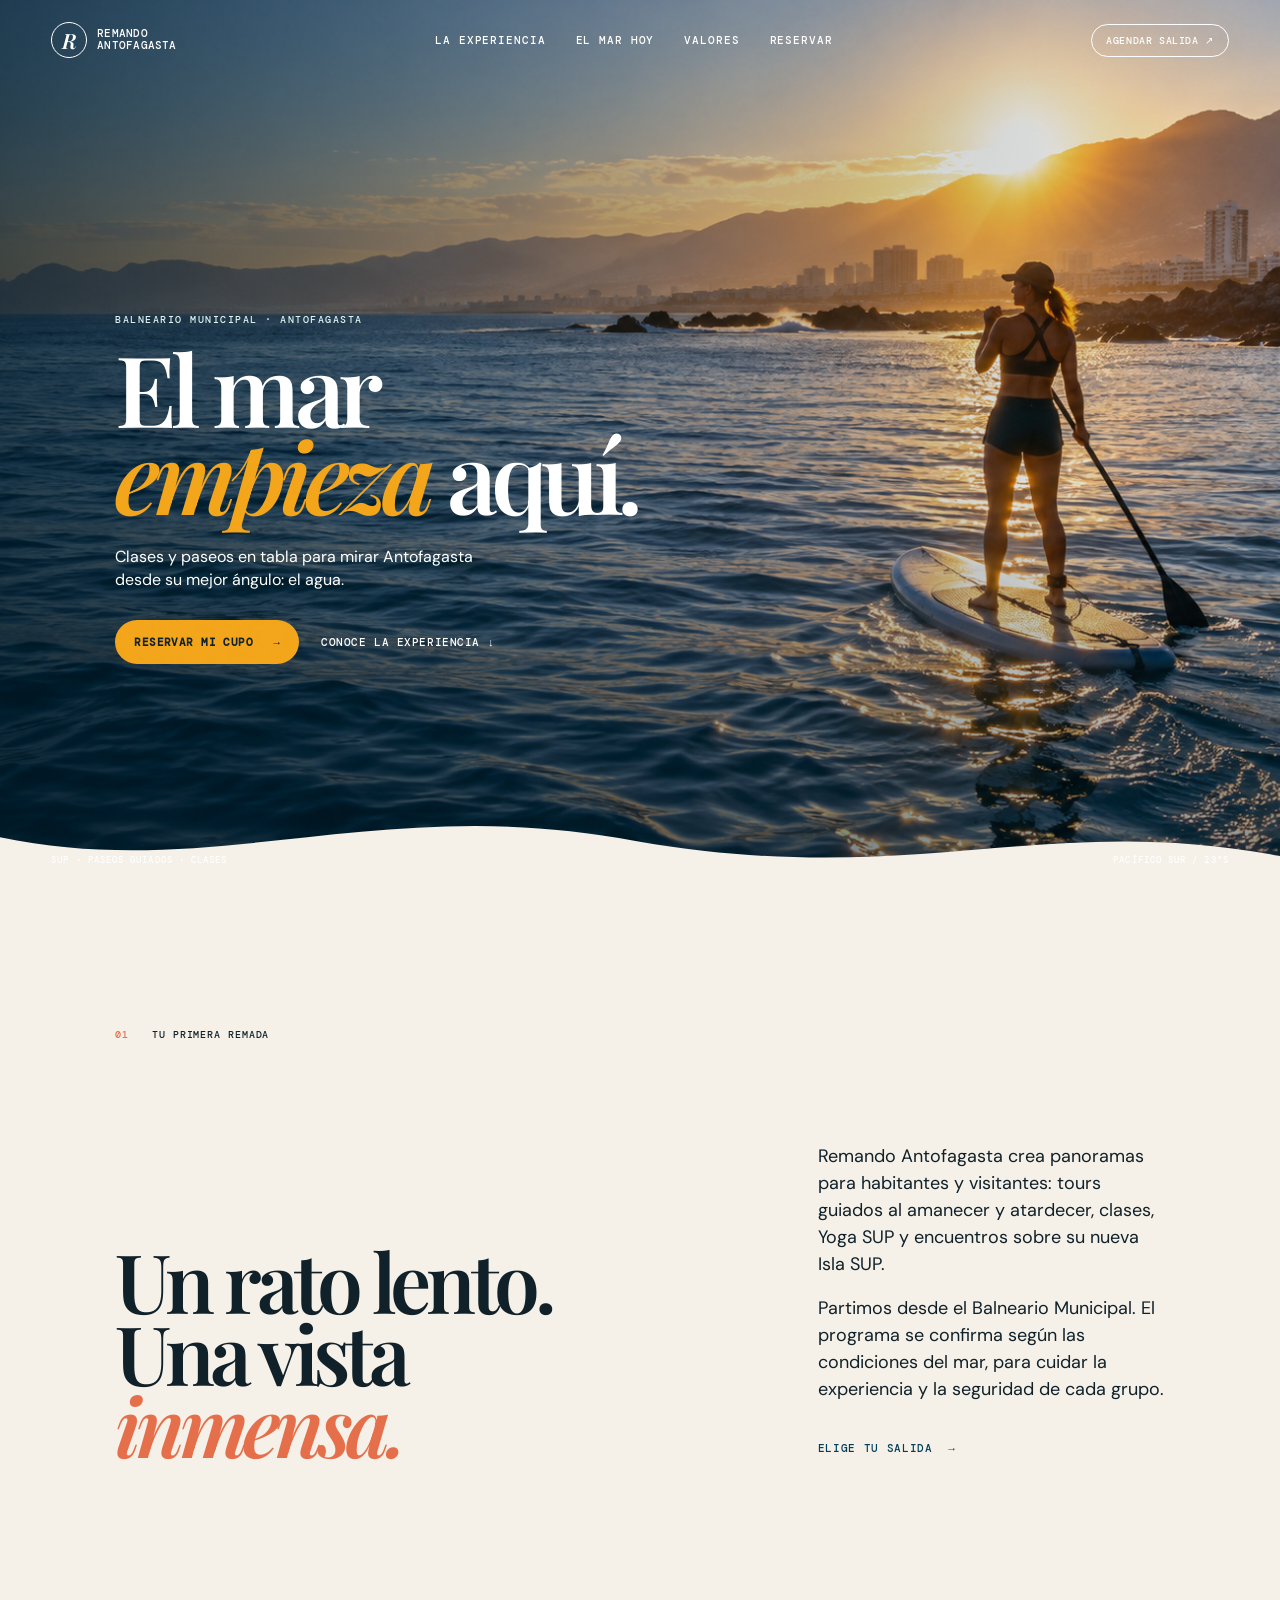
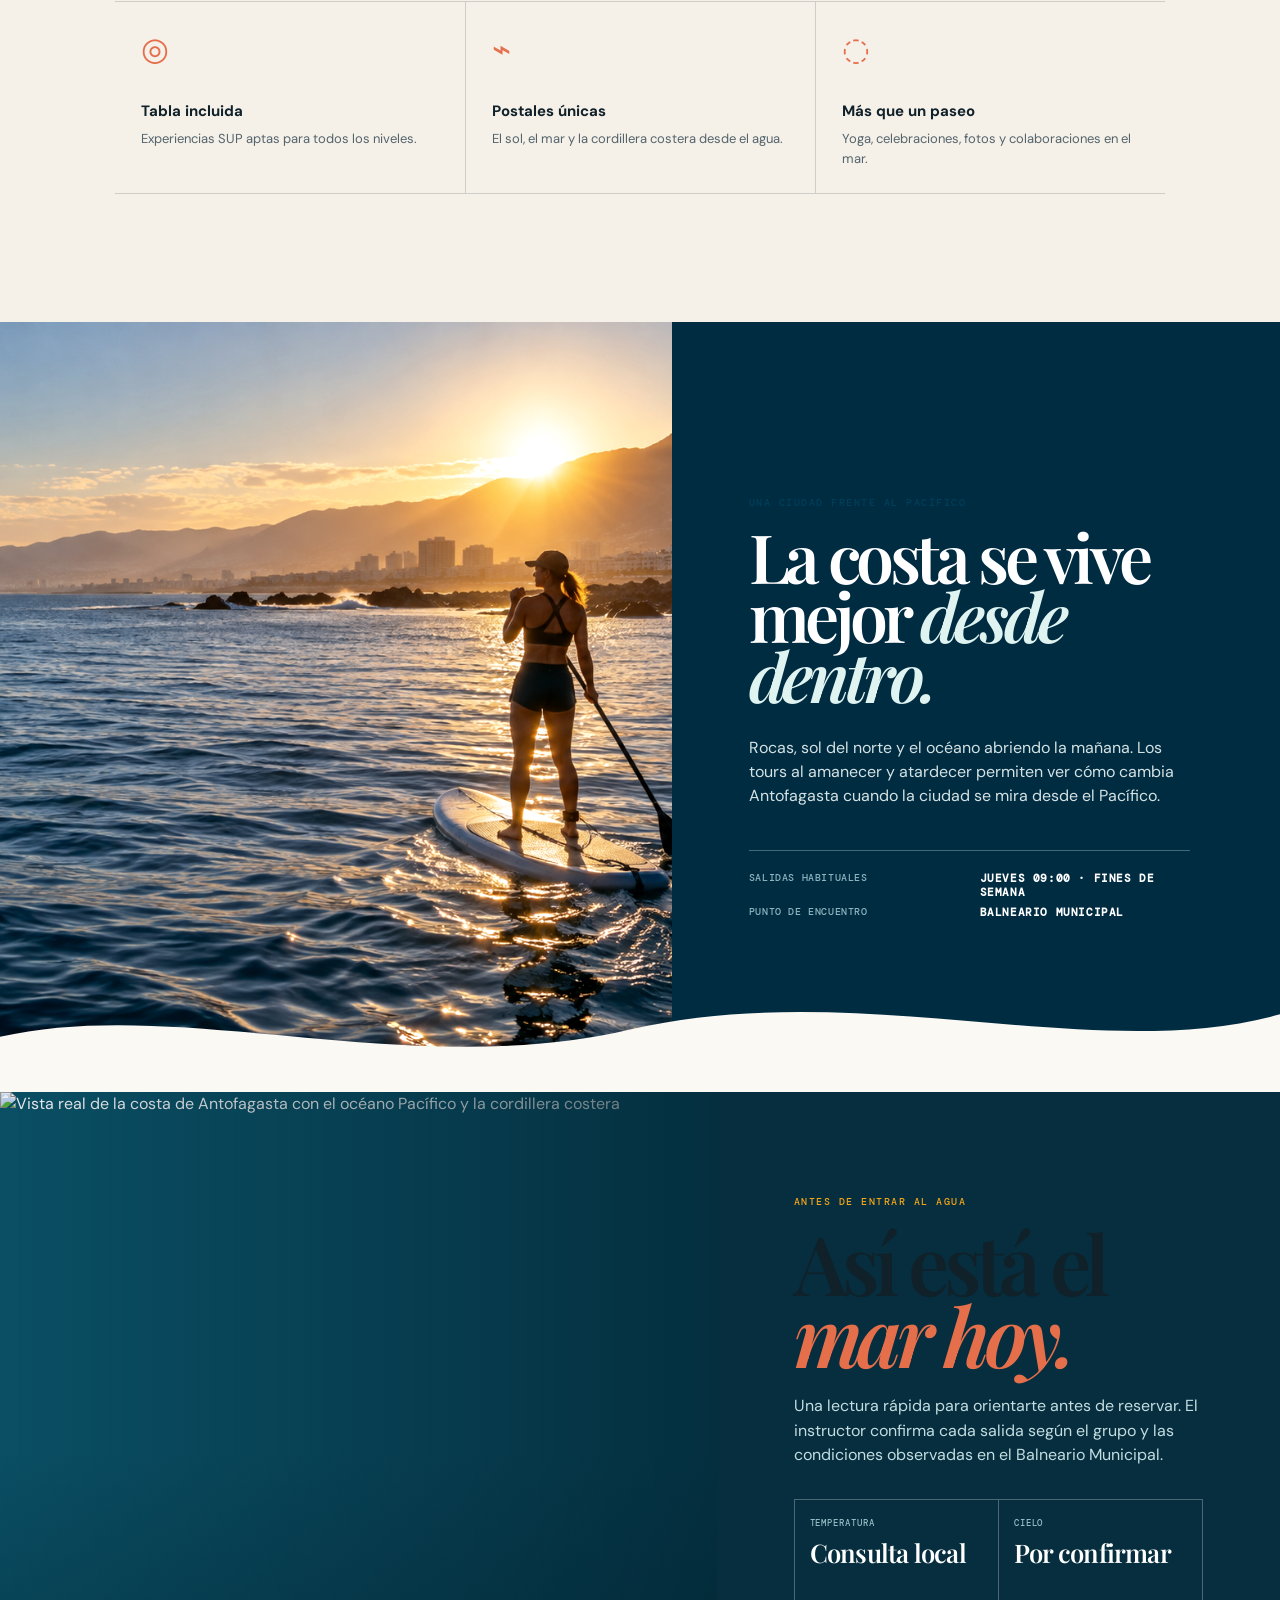
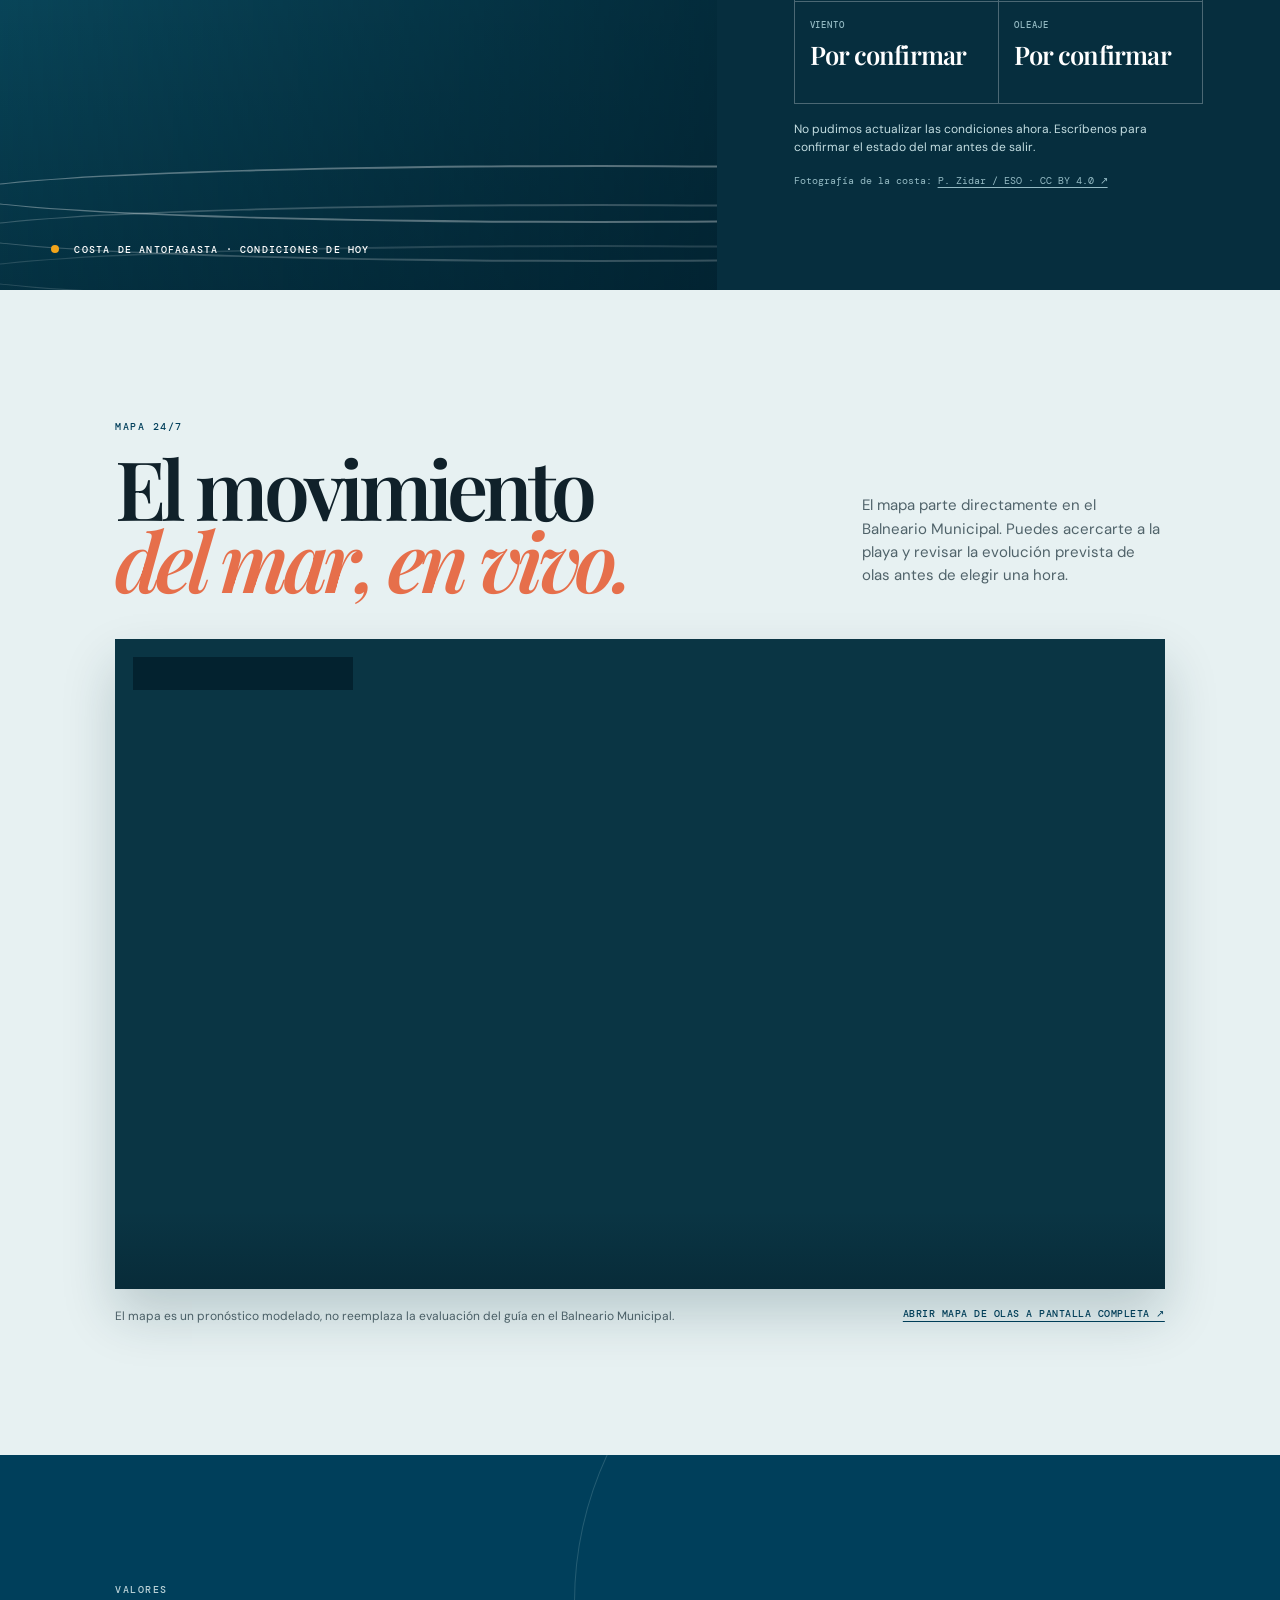
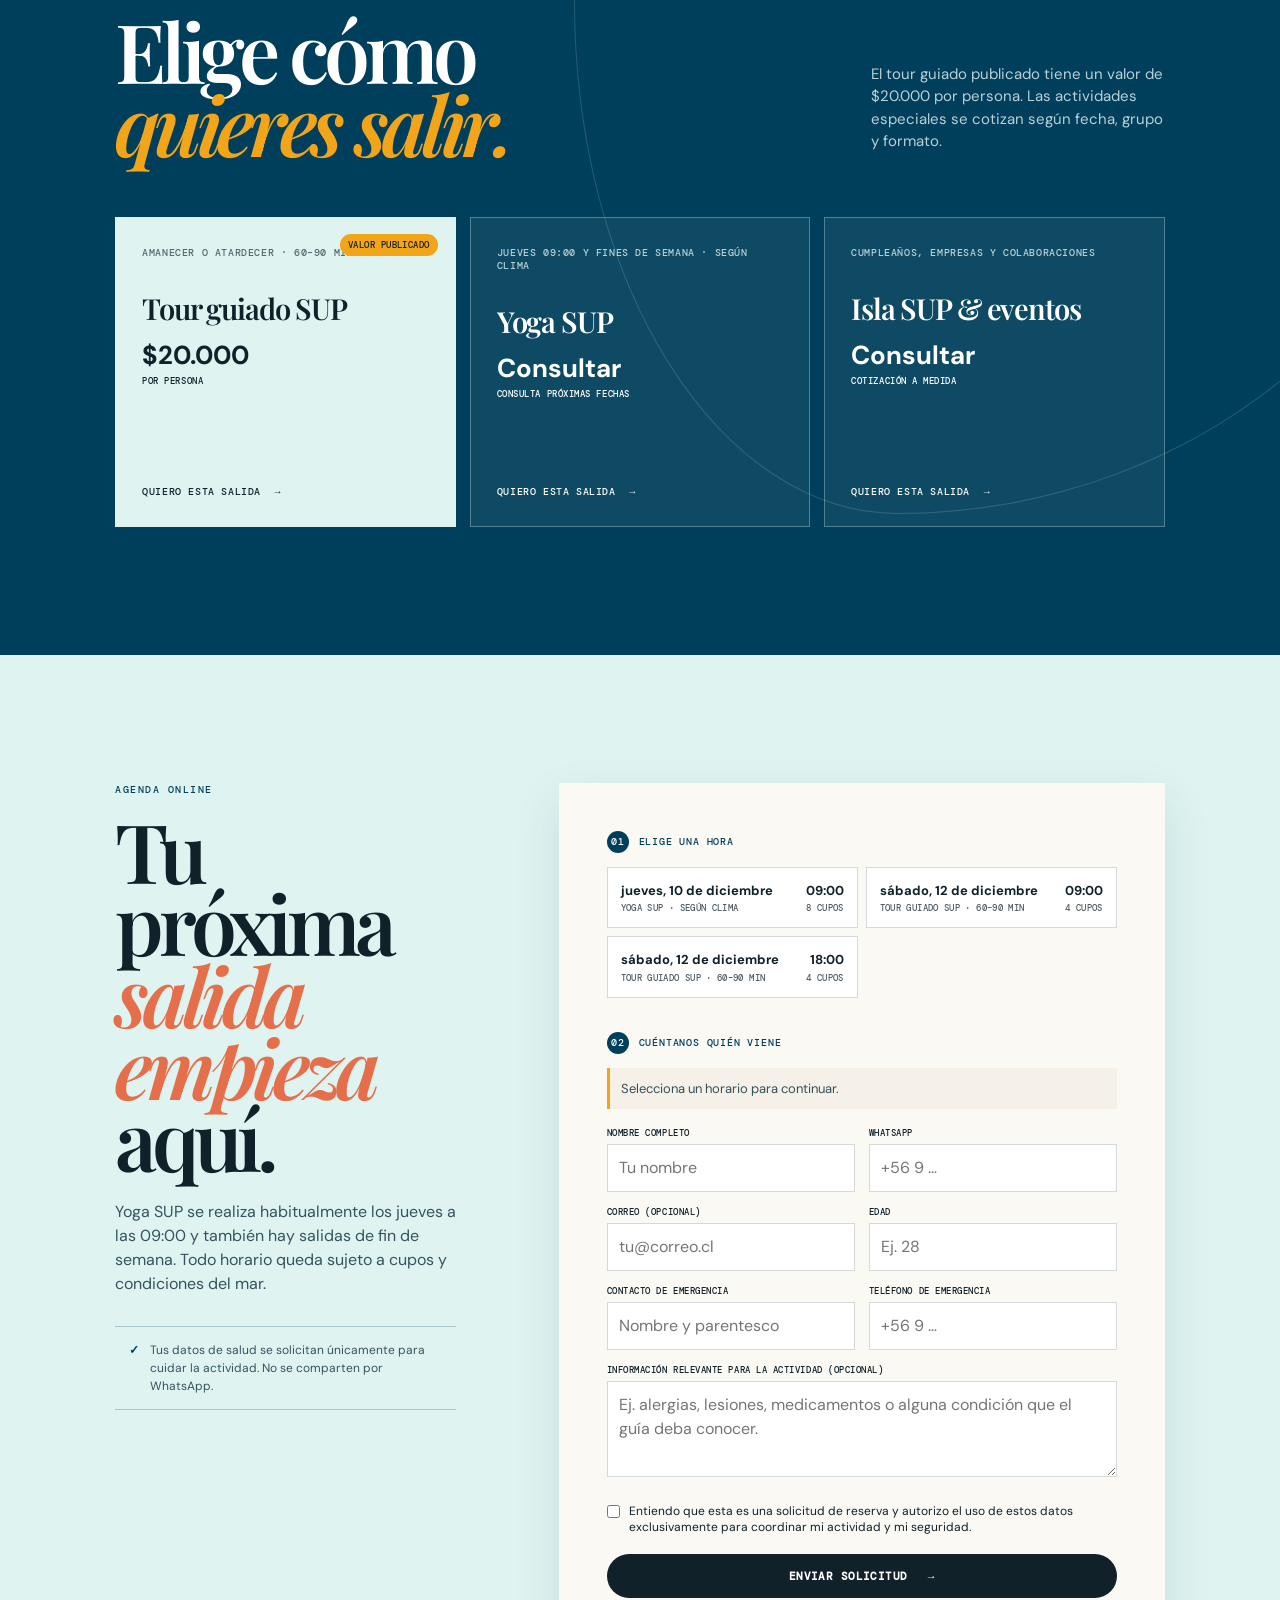
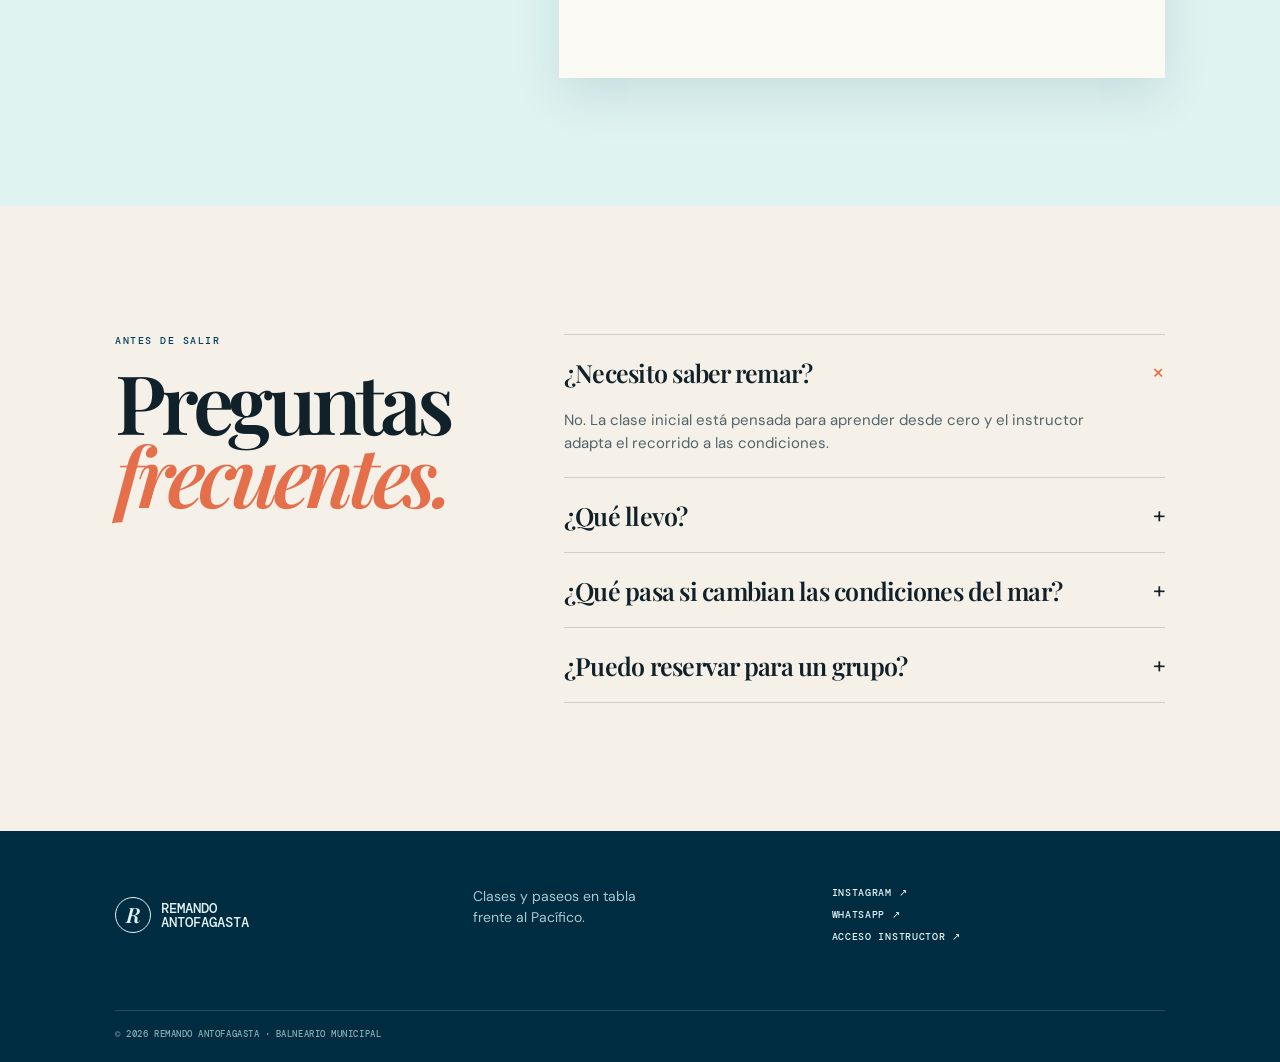
==== index.html @ 854f2392 "Publicar landing de Remando Antofagasta" ====
<!doctype html>
<html lang="es">
  <head>
    <meta charset="utf-8" />
    <meta name="viewport" content="width=device-width, initial-scale=1" />
    <meta name="description" content="Clases y paseos en tabla por el mar de Antofagasta." />
    <title>Remando Antofagasta — El mar empieza aquí</title>
    <link rel="preconnect" href="https://fonts.googleapis.com" />
    <link rel="preconnect" href="https://fonts.gstatic.com" crossorigin />
    <link href="https://fonts.googleapis.com/css2?family=DM+Mono:wght@400;500&family=DM+Sans:opsz,wght@9..40,400;9..40,500;9..40,600;9..40,700&family=Playfair+Display:ital,wght@0,600;0,700;1,600;1,700&display=swap" rel="stylesheet" />
    <link rel="stylesheet" href="styles.css?v=20260914" />
    <link rel="stylesheet" href="instagram.css?v=20260914" />
    <script defer src="assets/config.js?v=20260914"></script>
    <script defer src="main.js?v=20260914"></script>
  </head>
  <body>
    <div class="ocean-grain" aria-hidden="true"></div>
    <header class="site-header" data-header>
      <a class="brand" href="#inicio" aria-label="Remando Antofagasta, inicio">
        <span class="brand-mark">R</span><span>Remando<br />Antofagasta</span>
      </a>
      <nav class="desktop-nav" aria-label="Navegación principal">
        <a href="#experiencia">La experiencia</a>
        <a href="#mar-hoy">El mar hoy</a>
        <a href="#tarifas">Valores</a>
        <a href="#reserva">Reservar</a>
      </nav>
      <a class="header-cta" href="#reserva">Agendar salida <span>↗</span></a>
    </header>

    <main>
      <section class="hero" id="inicio" aria-labelledby="hero-title">
        <div class="hero-media" role="img" aria-label="Paseo en tabla por el mar de Antofagasta"></div>
        <div class="hero-scrim"></div>
        <div class="hero-copy">
          <p class="eyebrow light">Balneario Municipal · Antofagasta</p>
          <h1 id="hero-title">El mar<br /><em>empieza</em> aquí.</h1>
          <p class="hero-description">Clases y paseos en tabla para mirar Antofagasta desde su mejor ángulo: el agua.</p>
          <div class="hero-actions">
            <a class="btn btn-sun" href="#reserva">Reservar mi cupo <span>→</span></a>
            <a class="text-link light" href="#experiencia">Conoce la experiencia <span>↓</span></a>
          </div>
        </div>
        <div class="hero-bottom">
          <span>SUP · paseos guiados · clases</span>
          <span>Pacífico sur / 23°S</span>
        </div>
        <svg class="wave wave-hero" viewBox="0 0 1440 160" preserveAspectRatio="none" aria-hidden="true"><path d="M0,75 C240,135 430,15 715,80 C1030,145 1170,40 1440,100 L1440,160 L0,160Z"></path></svg>
      </section>

      <section class="intro section-pad" id="experiencia">
        <div class="intro-kicker"><span class="number">01</span><span>Tu primera remada</span></div>
        <div class="intro-grid">
          <h2 class="display reveal">Un rato lento.<br />Una vista <em>inmensa.</em></h2>
          <div class="intro-text reveal">
            <p>Remando Antofagasta crea panoramas para habitantes y visitantes: tours guiados al amanecer y atardecer, clases, Yoga SUP y encuentros sobre su nueva Isla SUP.</p>
            <p>Partimos desde el Balneario Municipal. El programa se confirma según las condiciones del mar, para cuidar la experiencia y la seguridad de cada grupo.</p>
            <a class="arrow-link" href="#reserva">Elige tu salida <span>→</span></a>
          </div>
        </div>
        <div class="promise-row" aria-label="Incluye">
          <article><span class="promise-icon">◎</span><strong>Tabla incluida</strong><p>Experiencias SUP aptas para todos los niveles.</p></article>
          <article><span class="promise-icon">⌁</span><strong>Postales únicas</strong><p>El sol, el mar y la cordillera costera desde el agua.</p></article>
          <article><span class="promise-icon">◌</span><strong>Más que un paseo</strong><p>Yoga, celebraciones, fotos y colaboraciones en el mar.</p></article>
        </div>
      </section>

      <section class="coast-story">
        <div class="coast-image coast-image-a" role="img" aria-label="Costa y mar de Antofagasta"></div>
        <div class="coast-copy section-pad">
          <p class="eyebrow">Una ciudad frente al Pacífico</p>
          <h2 class="display light">La costa se vive<br />mejor <em>desde dentro.</em></h2>
          <p>Rocas, sol del norte y el océano abriendo la mañana. Los tours al amanecer y atardecer permiten ver cómo cambia Antofagasta cuando la ciudad se mira desde el Pacífico.</p>
          <div class="coast-details"><span>Salidas habituales</span><strong>Jueves 09:00 · fines de semana</strong><span>Punto de encuentro</span><strong>Balneario Municipal</strong></div>
        </div>
        <svg class="wave wave-dark" viewBox="0 0 1440 160" preserveAspectRatio="none" aria-hidden="true"><path d="M0,85 C205,30 460,145 710,75 C970,5 1230,124 1440,55 L1440,160 L0,160Z"></path></svg>
      </section>

      <section class="coast-watch" id="mar-hoy" aria-labelledby="coast-watch-title">
        <div class="coast-watch-photo">
          <img src="https://thumb.wikimedia.org/wikipedia/commons/thumb/1/1a/The_Coast_of_Antofagasta_%28pzidar_paranal_lv-5%29.jpg/1280px-The_Coast_of_Antofagasta_%28pzidar_paranal_lv-5%29.jpg?utm_source=commons.wikimedia.org&amp;utm_campaign=imageinfo&amp;utm_content=thumbnail" alt="Vista real de la costa de Antofagasta con el océano Pacífico y la cordillera costera" loading="lazy" decoding="async" />
          <div class="coast-watch-shade" aria-hidden="true"></div>
          <div class="sea-ripples" aria-hidden="true"><i></i><i></i><i></i></div>
          <p class="coast-watch-label"><span></span> Costa de Antofagasta · condiciones de hoy</p>
        </div>
        <div class="coast-watch-copy">
          <p class="eyebrow">Antes de entrar al agua</p>
          <h2 id="coast-watch-title" class="display">Así está el<br /><em>mar hoy.</em></h2>
          <p>Una lectura rápida para orientarte antes de reservar. El instructor confirma cada salida según el grupo y las condiciones observadas en el Balneario Municipal.</p>
          <dl class="sea-data" aria-live="polite">
            <div><dt>Temperatura</dt><dd data-weather-temp>Consultando…</dd></div>
            <div><dt>Cielo</dt><dd data-weather-condition>Consultando…</dd></div>
            <div><dt>Viento</dt><dd data-weather-wind>Consultando…</dd></div>
            <div><dt>Oleaje</dt><dd data-weather-wave>Consultando…</dd></div>
          </dl>
          <p class="weather-note" data-weather-note>Datos referenciales para Antofagasta. Confirma tu hora antes de salir.</p>
          <p class="photo-credit">Fotografía de la costa: <a href="https://commons.wikimedia.org/wiki/File:The_Coast_of_Antofagasta_(pzidar_paranal_lv-5).jpg" target="_blank" rel="noreferrer">P. Zidar / ESO · CC BY 4.0 ↗</a></p>
        </div>
      </section>

      <section class="sea-map section-pad" aria-labelledby="sea-map-title">
        <div class="sea-map-heading">
          <div><p class="eyebrow">Mapa 24/7</p><h2 id="sea-map-title" class="display">El movimiento<br /><em>del mar, en vivo.</em></h2></div>
          <p>El mapa parte directamente en el Balneario Municipal. Puedes acercarte a la playa y revisar la evolución prevista de olas antes de elegir una hora.</p>
        </div>
        <div class="sea-map-frame">
          <div class="sea-map-badge"><span></span> Olas · Balneario Municipal</div>
          <iframe title="Mapa interactivo de oleaje en Balneario Municipal, Antofagasta" src="https://embed.windy.com/embed2.html?lat=-23.67082&amp;lon=-70.40891&amp;detailLat=-23.67082&amp;detailLon=-70.40891&amp;width=1200&amp;height=650&amp;zoom=14&amp;level=surface&amp;overlay=waves&amp;product=ecmwfWaves&amp;menu=true&amp;message=true&amp;marker=true&amp;calendar=now&amp;pressure=true&amp;type=map&amp;location=coordinates&amp;detail=true&amp;metricWind=km%2Fh&amp;metricTemp=%C2%B0C&amp;radarRange=-1" loading="lazy"></iframe>
        </div>
        <div class="sea-map-foot"><p>El mapa es un pronóstico modelado, no reemplaza la evaluación del guía en el Balneario Municipal.</p><a href="https://www.windy.com/-Waves-waves?waves,-23.67082,-70.40891,14" target="_blank" rel="noreferrer">Abrir mapa de olas a pantalla completa ↗</a></div>
      </section>

      <section class="pricing section-pad" id="tarifas" aria-labelledby="pricing-title">
        <div class="section-heading"><div><p class="eyebrow light">Valores</p><h2 id="pricing-title" class="display light">Elige cómo<br /><em>quieres salir.</em></h2></div><p class="light">El tour guiado publicado tiene un valor de $20.000 por persona. Las actividades especiales se cotizan según fecha, grupo y formato.</p></div>
        <div class="price-grid" data-pricing-grid></div>
      </section>

      <section class="booking section-pad" id="reserva" aria-labelledby="booking-title">
        <div class="booking-heading"><p class="eyebrow">Agenda online</p><h2 id="booking-title" class="display">Tu próxima<br /><em>salida empieza</em> aquí.</h2><p>Yoga SUP se realiza habitualmente los jueves a las 09:00 y también hay salidas de fin de semana. Todo horario queda sujeto a cupos y condiciones del mar.</p><div class="safe-note"><span>✓</span><p>Tus datos de salud se solicitan únicamente para cuidar la actividad. No se comparten por WhatsApp.</p></div></div>
        <div class="booking-panel">
          <div class="step-label"><span>01</span> Elige una hora</div>
          <div class="slot-list" data-slot-list aria-live="polite"></div>
          <form class="booking-form" data-booking-form novalidate>
            <div class="step-label"><span>02</span> Cuéntanos quién viene</div>
            <input type="hidden" name="slotId" />
            <p class="selected-slot" data-selected-slot>Selecciona un horario para continuar.</p>
            <div class="form-grid">
              <label class="field"><span>Nombre completo</span><input name="name" autocomplete="name" required placeholder="Tu nombre" /></label>
              <label class="field"><span>WhatsApp</span><input name="phone" autocomplete="tel" inputmode="tel" required placeholder="+56 9 …" /></label>
              <label class="field"><span>Correo (opcional)</span><input name="email" autocomplete="email" type="email" placeholder="tu@correo.cl" /></label>
              <label class="field"><span>Edad</span><input name="age" type="number" min="12" max="100" required placeholder="Ej. 28" /></label>
              <label class="field"><span>Contacto de emergencia</span><input name="emergencyName" required placeholder="Nombre y parentesco" /></label>
              <label class="field"><span>Teléfono de emergencia</span><input name="emergencyPhone" inputmode="tel" required placeholder="+56 9 …" /></label>
              <label class="field field-full"><span>Información relevante para la actividad (opcional)</span><textarea name="healthInfo" rows="3" placeholder="Ej. alergias, lesiones, medicamentos o alguna condición que el guía deba conocer."></textarea></label>
            </div>
            <label class="consent"><input type="checkbox" name="consent" required /><span>Entiendo que esta es una solicitud de reserva y autorizo el uso de estos datos exclusivamente para coordinar mi actividad y mi seguridad.</span></label>
            <button class="btn btn-dark booking-submit" type="submit">Enviar solicitud <span>→</span></button>
            <p class="form-status" data-form-status role="status"></p>
          </form>
        </div>
      </section>

      <section class="faq section-pad" id="preguntas">
        <div><p class="eyebrow">Antes de salir</p><h2 class="display">Preguntas<br /><em>frecuentes.</em></h2></div>
        <div class="accordion" data-accordion>
          <details open><summary>¿Necesito saber remar? <span>+</span></summary><p>No. La clase inicial está pensada para aprender desde cero y el instructor adapta el recorrido a las condiciones.</p></details>
          <details><summary>¿Qué llevo? <span>+</span></summary><p>Traje de baño, bloqueador, agua y una toalla. Confirma por WhatsApp si necesitas recomendaciones para ese día.</p></details>
          <details><summary>¿Qué pasa si cambian las condiciones del mar? <span>+</span></summary><p>La seguridad manda. Si las condiciones no son adecuadas, se coordina una nueva fecha u horario disponible.</p></details>
          <details><summary>¿Puedo reservar para un grupo? <span>+</span></summary><p>Sí. Elige una hora con más de un cupo o escríbenos para coordinar una salida especial.</p></details>
        </div>
      </section>
    </main>

    <footer class="site-footer">
      <div class="footer-brand"><span class="brand-mark">R</span><p>Remando<br />Antofagasta</p></div>
      <p>Clases y paseos en tabla<br />frente al Pacífico.</p>
      <div class="footer-links"><a id="footer-instagram" href="https://www.instagram.com/remandoxantofagasta/" target="_blank" rel="noreferrer">Instagram ↗</a><a data-whatsapp-link href="#reserva">WhatsApp ↗</a><a href="admin.html">Acceso instructor ↗</a></div>
      <small>© <span data-current-year></span> Remando Antofagasta · Balneario Municipal</small>
    </footer>
  </body>
</html>
---- styles.css ----
:root { --sand:#f5f0e8; --paper:#fbf9f4; --ink:#10212a; --ocean:#003f5b; --deep:#002c42; --foam:#dff4f1; --sun:#f3a51a; --coral:#e66f4b; --line:rgba(16,33,42,.17); --mono:"DM Mono",monospace; --sans:"DM Sans",sans-serif; --serif:"Playfair Display",serif; --ease:cubic-bezier(.2,.75,.22,1); }
* { box-sizing:border-box; } html { scroll-behavior:smooth; background:var(--sand); } body { margin:0; color:var(--ink); background:var(--sand); font-family:var(--sans); font-size:16px; line-height:1.5; } a { color:inherit; text-decoration:none; } button,input,textarea { font:inherit; } button { cursor:pointer; } .ocean-grain { position:fixed; inset:0; z-index:20; pointer-events:none; opacity:.11; background-image:url("data:image/svg+xml,%3Csvg viewBox='0 0 180 180' xmlns='http://www.w3.org/2000/svg'%3E%3Cfilter id='n'%3E%3CfeTurbulence type='fractalNoise' baseFrequency='.7' numOctaves='2' stitchTiles='stitch'/%3E%3C/filter%3E%3Crect width='100%25' height='100%25' filter='url(%23n)' opacity='.45'/%3E%3C/svg%3E"); mix-blend-mode:soft-light; }
.site-header { position:fixed; z-index:10; top:0; left:0; width:100%; display:flex; align-items:center; justify-content:space-between; padding:22px clamp(22px,4vw,68px); color:#fff; transition:padding .35s var(--ease),background .35s,color .35s,box-shadow .35s; } .site-header.is-scrolled { padding-top:12px; padding-bottom:12px; color:var(--ink); background:rgba(251,249,244,.93); backdrop-filter:blur(12px); box-shadow:0 1px 0 var(--line); } .brand { display:flex; align-items:center; gap:10px; font:500 11px/1.05 var(--mono); letter-spacing:.02em; text-transform:uppercase; } .brand-mark { display:grid; width:36px; height:36px; place-items:center; border:1px solid currentColor; border-radius:50%; font:600 21px/1 var(--serif); font-style:italic; text-transform:none; } .desktop-nav { display:flex; gap:30px; font:500 11px var(--mono); text-transform:uppercase; letter-spacing:.08em; } .desktop-nav a,.footer-links a { position:relative; } .desktop-nav a:after,.footer-links a:after { content:""; position:absolute; bottom:-4px; left:0; width:100%; height:1px; background:currentColor; transform:scaleX(0); transform-origin:right; transition:transform .3s var(--ease); } .desktop-nav a:hover:after,.footer-links a:hover:after { transform:scaleX(1); transform-origin:left; } .header-cta { border:1px solid currentColor; border-radius:999px; padding:9px 14px; font:500 10px var(--mono); text-transform:uppercase; letter-spacing:.06em; transition:background .3s,color .3s; } .header-cta:hover { color:var(--deep); background:#fff; }.site-header.is-scrolled .header-cta:hover{background:var(--ink);color:#fff;}
.hero { position:relative; min-height:800px; height:100svh; min-height:640px; overflow:hidden; color:#fff; background:var(--deep); } .hero-media,.coast-image,.gallery-image { background-image:url("assets/img/hero-remando-antofagasta.png"); background-size:cover; background-repeat:no-repeat; } .hero-media { position:absolute; inset:0; background-position:center; transform:scale(1.03); animation:heroDrift 18s ease-in-out infinite alternate; } @keyframes heroDrift { to { transform:scale(1.12) translateX(-1%); } } .hero-scrim { position:absolute; inset:0; background:linear-gradient(90deg,rgba(0,23,35,.7),rgba(0,23,35,.24) 56%,rgba(0,23,35,.05)),linear-gradient(0deg,rgba(0,27,40,.45),transparent 45%); } .hero-copy { position:absolute; z-index:1; top:50%; left:clamp(22px,9vw,160px); max-width:690px; transform:translateY(-39%); } .eyebrow { margin:0 0 18px; color:var(--ocean); font:500 10px var(--mono); letter-spacing:.15em; text-transform:uppercase; } .eyebrow.light { color:var(--foam); } h1,.display { margin:0; font:600 clamp(48px,7.7vw,123px)/.88 var(--serif); letter-spacing:-.065em; } h1 em,.display em { font-weight:600; color:var(--sun); } .hero-description { max-width:390px; margin:29px 0 29px; font-size:clamp(15px,1.25vw,19px); line-height:1.4; } .hero-actions { display:flex; flex-wrap:wrap; gap:22px; align-items:center; } .btn { display:inline-flex; align-items:center; justify-content:center; gap:20px; padding:15px 19px; border:0; border-radius:99px; font:600 11px var(--mono); letter-spacing:.04em; text-transform:uppercase; transition:transform .3s var(--ease),box-shadow .3s var(--ease),background .3s; }.btn:hover{transform:translateY(-3px);box-shadow:0 17px 25px rgba(0,0,0,.2)}.btn-sun{background:var(--sun);color:var(--ink)}.btn-dark{background:var(--ink);color:#fff}.text-link{font:500 11px var(--mono);text-transform:uppercase;letter-spacing:.05em}.text-link span,.arrow-link span,.price-action span{display:inline-block;transition:transform .3s var(--ease)}.text-link:hover span,.arrow-link:hover span,.price-action:hover span{transform:translateY(4px)}.hero-bottom { position:absolute; z-index:1; bottom:34px; left:clamp(22px,4vw,68px); right:clamp(22px,4vw,68px); display:flex; justify-content:space-between; font:500 9px var(--mono); letter-spacing:.12em; text-transform:uppercase; }.wave{position:absolute;left:0;bottom:-1px;width:100%;height:120px;}.wave-hero path{fill:var(--sand)}
.section-pad { padding:clamp(75px,10vw,160px) clamp(22px,9vw,160px); }.intro { background:var(--sand); }.intro-kicker{display:flex;gap:23px;align-items:center;margin-bottom:clamp(45px,8vw,115px);font:500 10px var(--mono);letter-spacing:.09em;text-transform:uppercase}.number{color:var(--coral);}.intro-grid{display:grid;grid-template-columns:1.1fr .65fr;gap:9vw;align-items:end}.display{font-size:clamp(45px,6.4vw,98px);color:var(--ink)}.display em{color:var(--coral)}.intro-text{max-width:430px;font-size:18px}.intro-text p{margin:0 0 17px}.arrow-link{display:inline-block;margin-top:21px;color:var(--ocean);font:500 11px var(--mono);letter-spacing:.06em;text-transform:uppercase}.arrow-link span{margin-left:8px}.promise-row{display:grid;grid-template-columns:repeat(3,1fr);margin-top:clamp(70px,11vw,180px);border-top:1px solid var(--line);border-bottom:1px solid var(--line)}.promise-row article{padding:29px 26px 25px;border-left:1px solid var(--line)}.promise-row article:first-child{border-left:0}.promise-icon{display:block;margin-bottom:36px;color:var(--coral);font:32px/1 var(--serif)}.promise-row strong{font-size:15px}.promise-row p{margin:6px 0 0;font-size:13px;color:#53646c}.reveal{opacity:0;transform:translateY(32px);transition:opacity .85s var(--ease),transform .85s var(--ease)}.reveal.is-visible,.reveal[data-split]{opacity:1;transform:none}
.coast-story{position:relative;display:grid;grid-template-columns:1.05fr .95fr;min-height:770px;overflow:hidden;background:var(--deep);color:#fff}.coast-image{background-position:66% center;min-height:500px;filter:saturate(.85) contrast(1.08)}.coast-copy{position:relative;z-index:1;align-self:center;padding-left:clamp(35px,6vw,105px);padding-right:clamp(35px,7vw,115px)}.coast-copy .display{color:#fff;font-size:clamp(43px,5.3vw,81px)}.coast-copy .display em{color:var(--foam)}.coast-copy>p:not(.eyebrow){max-width:430px;margin:30px 0;color:#d4e2e3;font-size:16px}.coast-details{display:grid;grid-template-columns:1fr 1fr;gap:6px 20px;margin-top:42px;padding-top:20px;border-top:1px solid rgba(223,244,241,.3);font:500 10px var(--mono);letter-spacing:.06em;text-transform:uppercase}.coast-details span{color:#8eb5bf}.coast-details strong{font-size:11px;color:#fff}.wave-dark path{fill:var(--paper)}
.gallery{background:var(--paper)}.section-heading{display:grid;grid-template-columns:1fr .45fr;gap:8vw;align-items:end;margin-bottom:58px}.section-heading>p{margin:0 0 6px;color:#53646c;font-size:15px}.section-heading .light{color:#b9d1d7}.gallery-grid{display:grid;grid-template-columns:1.14fr .72fr .72fr;grid-template-rows:250px 250px;gap:13px}.gallery-card{margin:0;overflow:hidden;background:var(--ocean)}.gallery-card.tall{grid-row:span 2}.gallery-image{height:calc(100% - 31px);transition:transform .7s var(--ease),filter .7s}.gallery-card:hover .gallery-image{transform:scale(1.06);filter:saturate(1.2)}.gallery-image-1{background-position:78% center}.gallery-image-2{background-position:20% center}.gallery-image-3{background-position:50% 90%}.gallery-card figcaption{height:31px;padding:9px 11px;color:#4d5e64;background:#fff;font:500 9px var(--mono);letter-spacing:.06em;text-transform:uppercase}.instagram-card{grid-column:span 2;display:flex;flex-direction:column;justify-content:space-between;padding:25px;background:var(--foam);color:var(--ocean);transition:background .3s,color .3s}.instagram-card:hover{color:#fff;background:var(--ocean)}.instagram-icon{font:36px/1 var(--serif)}.instagram-card>span:nth-child(2){font:600 22px/1.02 var(--serif);letter-spacing:-.03em}.instagram-card strong{font:500 10px var(--mono);letter-spacing:.06em}
.coast-watch{display:grid;grid-template-columns:1.12fr .88fr;background:#062e3e;color:#fff;min-height:650px}.coast-watch-photo{position:relative;min-height:650px;overflow:hidden;background:#0b5369}.coast-watch-photo>img{width:100%;height:100%;position:absolute;inset:0;object-fit:cover;animation:coastKenBurns 20s ease-in-out infinite alternate}.coast-watch-shade{position:absolute;inset:0;background:linear-gradient(90deg,rgba(0,27,40,.08),rgba(0,27,40,.64)),linear-gradient(0deg,rgba(0,27,40,.58),transparent 55%)}.coast-watch-label{position:absolute;z-index:2;bottom:34px;left:clamp(22px,4vw,65px);right:20px;margin:0;color:#fff;font:500 10px var(--mono);letter-spacing:.12em;text-transform:uppercase}.coast-watch-label span{display:inline-block;width:8px;height:8px;margin-right:8px;border-radius:50%;background:var(--sun);box-shadow:0 0 0 0 rgba(245,184,77,.45);animation:seaPulse 2.5s infinite}.sea-ripples{position:absolute;z-index:1;left:-6%;right:-6%;bottom:-46px;height:180px;pointer-events:none;opacity:.8}.sea-ripples i{position:absolute;left:0;width:160%;height:58px;border:2px solid rgba(255,255,255,.42);border-radius:50%;animation:seaRipple 9s linear infinite}.sea-ripples i:nth-child(1){top:9px;animation-delay:-2s}.sea-ripples i:nth-child(2){top:48px;animation-delay:-5s;opacity:.62}.sea-ripples i:nth-child(3){top:89px;animation-delay:-7s;opacity:.42}.coast-watch-copy{align-self:center;padding:clamp(54px,8vw,130px);padding-left:clamp(28px,6vw,96px);padding-right:clamp(28px,6vw,96px)}.coast-watch-copy>p:not(.eyebrow):not(.weather-note):not(.photo-credit){max-width:480px;margin:24px 0 31px;color:#c3dde1;font-size:16px;line-height:1.55}.sea-data{display:grid;grid-template-columns:1fr 1fr;margin:0;border-top:1px solid rgba(255,255,255,.28);border-left:1px solid rgba(255,255,255,.28)}.sea-data>div{min-height:102px;padding:17px 15px;border-right:1px solid rgba(255,255,255,.28);border-bottom:1px solid rgba(255,255,255,.28)}.sea-data dt{margin:0 0 9px;color:#95bbc4;font:500 9px var(--mono);letter-spacing:.1em;text-transform:uppercase}.sea-data dd{margin:0;font:600 clamp(18px,2vw,26px)/1.1 var(--serif);letter-spacing:-.03em}.weather-note{min-height:23px;margin:17px 0 0;color:#c3dde1;font-size:12px;line-height:1.45}.photo-credit{margin:18px 0 0;color:#95bbc4;font:400 10px/1.4 var(--mono)}.photo-credit a{text-decoration:underline;text-underline-offset:3px}.coast-watch-copy .eyebrow{color:var(--sun)}@keyframes coastKenBurns{to{transform:scale(1.07) translate(-1.3%,-.7%)}}@keyframes seaRipple{from{transform:translateX(-16%) rotate(-2deg)}to{transform:translateX(4%) rotate(2deg)}}@keyframes seaPulse{0%,100%{box-shadow:0 0 0 0 rgba(245,184,77,.45)}50%{box-shadow:0 0 0 8px rgba(245,184,77,0)}}
.pricing{position:relative;background:var(--ocean);color:#fff;overflow:hidden}.pricing:before{content:"";position:absolute;inset:-30% -15% auto auto;width:70vw;height:70vw;border:1px solid rgba(223,244,241,.16);border-radius:48% 52% 64% 36% / 43% 42% 58% 57%;animation:blob 12s ease-in-out infinite alternate}@keyframes blob{to{border-radius:62% 38% 42% 58% / 55% 63% 37% 45%;transform:rotate(17deg)}}.pricing>*{position:relative;z-index:1}.pricing .display{color:#fff}.pricing .display em{color:var(--sun)}.price-grid{display:grid;grid-template-columns:repeat(3,1fr);gap:14px}.price-card{position:relative;min-height:310px;display:flex;flex-direction:column;align-items:flex-start;padding:28px 26px;background:rgba(255,255,255,.06);border:1px solid rgba(223,244,241,.32);transition:transform .35s var(--ease),background .35s}.price-card:hover{background:rgba(255,255,255,.12);transform:translateY(-6px)}.price-card.featured{background:var(--foam);color:var(--ink);border-color:var(--foam)}.price-pill{position:absolute;right:17px;top:16px;padding:5px 8px;border-radius:99px;background:var(--sun);font:500 9px var(--mono);letter-spacing:.05em;text-transform:uppercase}.price-card>p{margin:0;color:#b4d1d7;font:500 10px var(--mono);letter-spacing:.06em;text-transform:uppercase}.price-card.featured>p{color:#56676d}.price-card h3{margin:35px 0 0;font:600 29px/1 var(--serif);letter-spacing:-.04em}.price{margin-top:13px}.price strong{font-size:26px}.price span{display:block;font:500 9px var(--mono);letter-spacing:.06em;text-transform:uppercase}.price-action{margin-top:auto;padding-top:30px;font:500 10px var(--mono);letter-spacing:.06em;text-transform:uppercase}.price-action span{margin-left:7px}
.booking{display:grid;grid-template-columns:.72fr 1.28fr;gap:8vw;background:var(--foam)}.booking-heading>p:not(.eyebrow){max-width:420px;margin:26px 0;color:#35535e;font-size:16px}.safe-note{display:flex;gap:11px;max-width:400px;margin-top:30px;padding:14px;border-top:1px solid rgba(0,63,91,.25);border-bottom:1px solid rgba(0,63,91,.25);color:#35535e;font-size:12px}.safe-note span{color:var(--ocean);font-weight:700}.safe-note p{margin:0}.booking-panel{padding:clamp(21px,4vw,48px);background:var(--paper);box-shadow:0 18px 45px rgba(0,58,79,.11)}.step-label{display:flex;gap:10px;align-items:center;margin:0 0 14px;color:var(--ocean);font:500 10px var(--mono);letter-spacing:.08em;text-transform:uppercase}.step-label span{display:grid;place-items:center;width:22px;height:22px;border-radius:50%;color:#fff;background:var(--ocean)}.slot-list{display:grid;grid-template-columns:1fr 1fr;gap:8px;margin-bottom:34px}.slot{display:flex;justify-content:space-between;align-items:center;padding:13px;border:1px solid var(--line);color:var(--ink);background:#fff;text-align:left;transition:color .25s,background .25s,transform .25s}.slot:hover,.slot.selected{color:#fff;background:var(--ocean);transform:translateY(-2px)}.slot strong,.slot b{display:block;font-size:13px}.slot small{display:block;margin-top:2px;font:500 9px var(--mono);letter-spacing:.04em;text-transform:uppercase;opacity:.72}.slot-right{text-align:right}.empty-slots{grid-column:span 2;margin:0;padding:18px;color:#52676e;border:1px dashed var(--line);font-size:14px}.selected-slot{margin:0 0 18px;padding:11px;border-left:3px solid var(--sun);color:#34515a;background:#f5f0e8;font-size:13px}.form-grid{display:grid;grid-template-columns:1fr 1fr;gap:14px}.field{display:block}.field-full{grid-column:span 2}.field span{display:block;margin:0 0 5px;font:500 9px var(--mono);letter-spacing:.06em;text-transform:uppercase}.field input,.field textarea{width:100%;padding:11px;border:1px solid var(--line);border-radius:0;color:var(--ink);background:#fff;outline:0;transition:border-color .2s,box-shadow .2s}.field textarea{resize:vertical}.field input:focus,.field textarea:focus{border-color:var(--ocean);box-shadow:0 0 0 3px rgba(0,63,91,.09)}.consent{display:flex;gap:9px;align-items:flex-start;margin:19px 0;font-size:12px;line-height:1.35}.consent input{width:15px;height:15px;margin:1px 0 0;accent-color:var(--ocean)}.booking-submit{width:100%}.form-status{min-height:20px;margin:12px 0 0;font-size:13px}.form-status.success{color:#087d62}.form-status.error{color:#b62c2c}
.faq{display:grid;grid-template-columns:.7fr 1.3fr;gap:9vw;background:var(--sand)}.accordion details{border-top:1px solid var(--line)}.accordion details:last-child{border-bottom:1px solid var(--line)}.accordion summary{display:flex;align-items:center;justify-content:space-between;padding:22px 0;cursor:pointer;font:600 clamp(18px,2vw,25px)/1.1 var(--serif);letter-spacing:-.03em;list-style:none}.accordion summary::-webkit-details-marker{display:none}.accordion summary span{font:400 23px var(--sans);transition:transform .2s}.accordion details[open] summary span{transform:rotate(45deg);color:var(--coral)}.accordion p{max-width:570px;margin:0;padding:0 0 23px;color:#52646b;font-size:15px}.site-footer{display:grid;grid-template-columns:1fr 1fr 1fr;gap:25px;padding:55px clamp(22px,9vw,160px) 22px;color:#e3f3f3;background:var(--deep)}.footer-brand{display:flex;gap:10px;align-items:center}.footer-brand p{margin:0;font:500 14px/1 var(--mono);text-transform:uppercase}.site-footer>p{margin:0;color:#a7c9cf;font-size:14px}.footer-links{display:flex;flex-direction:column;align-items:flex-start;gap:9px;font:500 10px var(--mono);letter-spacing:.07em;text-transform:uppercase}.site-footer small{grid-column:1/-1;margin-top:42px;padding-top:17px;border-top:1px solid rgba(223,244,241,.17);color:#85abb3;font:500 9px var(--mono);letter-spacing:.06em;text-transform:uppercase}
@media (max-width:800px){.desktop-nav{display:none}.site-header{padding:16px 18px}.header-cta{padding:8px 10px;font-size:9px}.hero{min-height:670px}.hero-copy{left:22px;right:22px;transform:translateY(-32%)}h1{font-size:clamp(55px,16vw,86px)}.hero-bottom{left:22px;right:22px;bottom:24px;font-size:8px}.hero-bottom span:last-child{display:none}.intro-grid,.coast-story,.coast-watch,.booking,.faq,.section-heading{grid-template-columns:1fr;gap:35px}.intro-text{font-size:16px}.promise-row{grid-template-columns:1fr}.promise-row article{border-left:0;border-top:1px solid var(--line)}.promise-row article:first-child{border-top:0}.promise-row article{padding:20px 0}.promise-icon{margin-bottom:13px}.coast-image{min-height:400px}.coast-copy{padding:70px 22px 125px}.coast-watch{gap:0}.coast-watch-photo{min-height:370px}.coast-watch-copy{padding:58px 22px 68px}.sea-data>div{min-height:92px}.section-heading>p{font-size:14px}.price-grid{grid-template-columns:1fr}.price-card{min-height:235px}.booking{padding-left:22px;padding-right:22px}.slot-list{grid-template-columns:1fr}.empty-slots{grid-column:1}.form-grid{grid-template-columns:1fr}.field-full{grid-column:1}.site-footer{grid-template-columns:1fr 1fr}.site-footer>p{grid-column:span 1}.footer-links{grid-column:span 2;margin-top:10px}.section-pad{padding-left:22px;padding-right:22px}}
@media (max-width:430px){.brand{font-size:9px}.brand-mark{width:31px;height:31px}.header-cta{font-size:8px}.gallery-grid{grid-template-rows:185px 185px 165px;gap:9px}.instagram-card{padding:18px}.instagram-card>span:nth-child(2){font-size:18px}.site-footer{grid-template-columns:1fr}.site-footer>p,.footer-links{grid-column:1}.footer-links{margin-top:8px}.site-footer small{margin-top:18px}}
---- instagram.css ----
.real-gallery { display:grid; grid-template-columns:repeat(4,minmax(0,1fr)); gap:16px; align-items:start; }
.real-post-card { margin:0; overflow:hidden; background:#fff; border:1px solid var(--line); box-shadow:0 18px 34px rgba(7,35,46,.08); }
.real-post-card img { display:block; width:100%; height:280px; object-fit:cover; background:#d9e2e3; transition:transform .7s var(--ease); }
.real-post-card:hover img { transform:scale(1.04); }
.real-post-card figcaption { display:grid; gap:8px; padding:19px; min-height:164px; }
.real-post-card figcaption strong { color:var(--ocean); font:600 20px/1 var(--serif); letter-spacing:-.03em; }
.real-post-card figcaption span { color:#52646b; font-size:13px; line-height:1.45; }
.real-post-card figcaption a { color:#6c7f85; font:400 9px/1.3 var(--mono); letter-spacing:.04em; text-decoration:underline; text-underline-offset:3px; }
.instagram-gallery-link { display:inline-flex; gap:12px; margin-top:28px; padding-bottom:5px; border-bottom:1px solid currentColor; color:var(--ocean); font:500 11px var(--mono); letter-spacing:.06em; text-transform:uppercase; }
.instagram-gallery-link span { transition:transform .3s var(--ease); }
.instagram-gallery-link:hover span { transform:translate(3px,-3px); }
.sea-map { background:#e7f1f2; padding-top:130px; padding-bottom:130px; }
.sea-map-heading { display:grid; grid-template-columns:1fr .47fr; align-items:end; gap:8vw; margin-bottom:44px; }
.sea-map-heading>p { max-width:470px; margin:0 0 8px; color:#50636a; font-size:15px; line-height:1.55; }
.sea-map-frame { position:relative; min-height:650px; overflow:hidden; background:#0a3544; box-shadow:0 26px 50px rgba(9,50,62,.2); }
.sea-map-frame::after { content:""; position:absolute; inset:auto 0 0; height:78px; pointer-events:none; background:linear-gradient(0deg,rgba(4,28,39,.38),transparent); }
.sea-map-frame iframe { position:absolute; inset:0; width:100%; height:100%; border:0; background:#0a3544; }
.sea-map-badge { position:absolute; z-index:2; top:18px; left:18px; display:inline-flex; align-items:center; gap:8px; padding:10px 12px; color:#fff; background:rgba(3,31,43,.82); backdrop-filter:blur(8px); font:500 10px var(--mono); letter-spacing:.09em; text-transform:uppercase; pointer-events:none; }
.sea-map-badge span { width:8px; height:8px; border-radius:50%; background:var(--sun); animation:seaPulse 2.5s infinite; }
.sea-map-foot { display:flex; justify-content:space-between; gap:28px; align-items:flex-start; padding-top:18px; color:#50636a; font-size:12px; line-height:1.5; }
.sea-map-foot p { max-width:590px; margin:0; }
.sea-map-foot a { flex:0 0 auto; color:var(--ocean); font:500 10px var(--mono); letter-spacing:.05em; text-transform:uppercase; text-decoration:underline; text-underline-offset:4px; }
@media (max-width:1100px) { .real-gallery { grid-template-columns:repeat(2,minmax(0,1fr)); } .real-post-card img { height:360px; } }
@media (max-width:800px) { .sea-map { padding-top:76px; padding-bottom:76px; } .sea-map-heading { grid-template-columns:1fr; gap:24px; } .sea-map-frame { min-height:580px; } .sea-map-foot { display:grid; gap:12px; } }
@media (max-width:620px) { .real-gallery { grid-template-columns:1fr; } .real-post-card img { height:360px; } .real-post-card figcaption { min-height:0; } .sea-map-frame { min-height:520px; } .sea-map-badge { top:12px; left:12px; } }
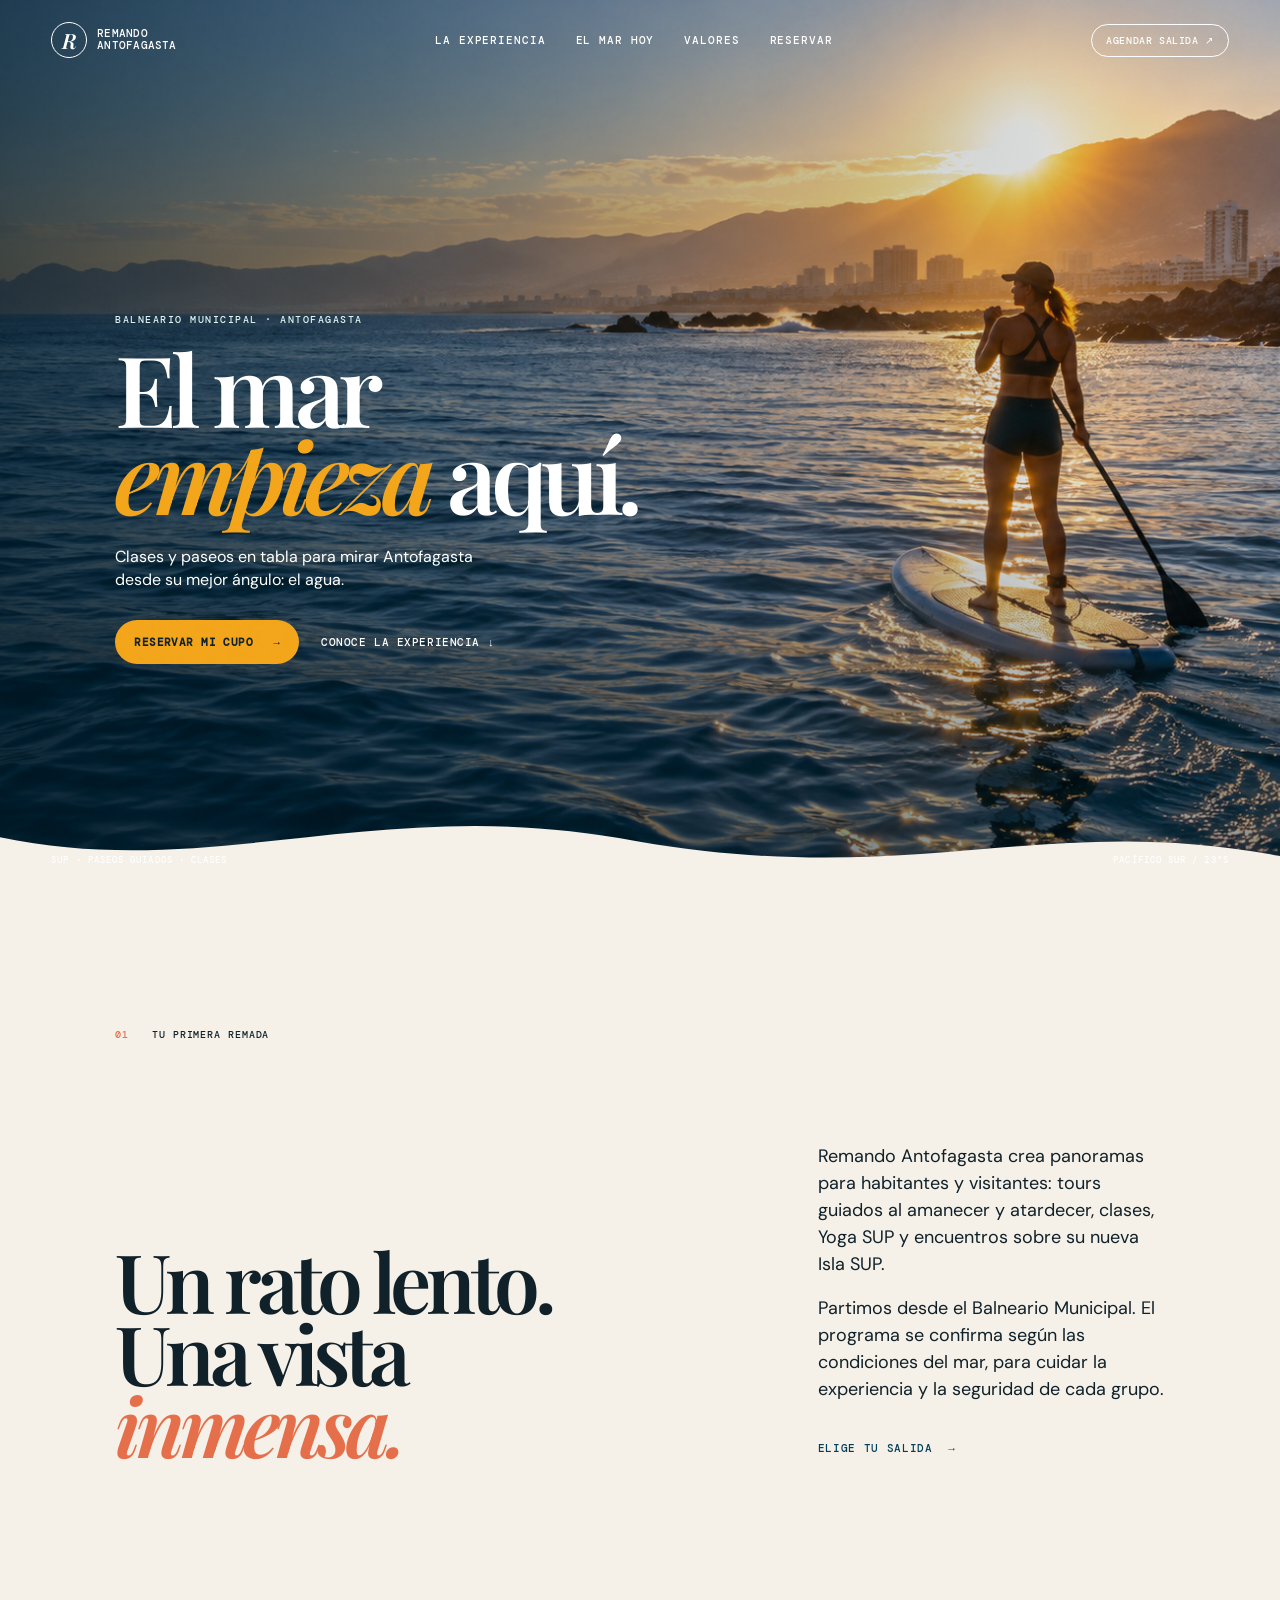
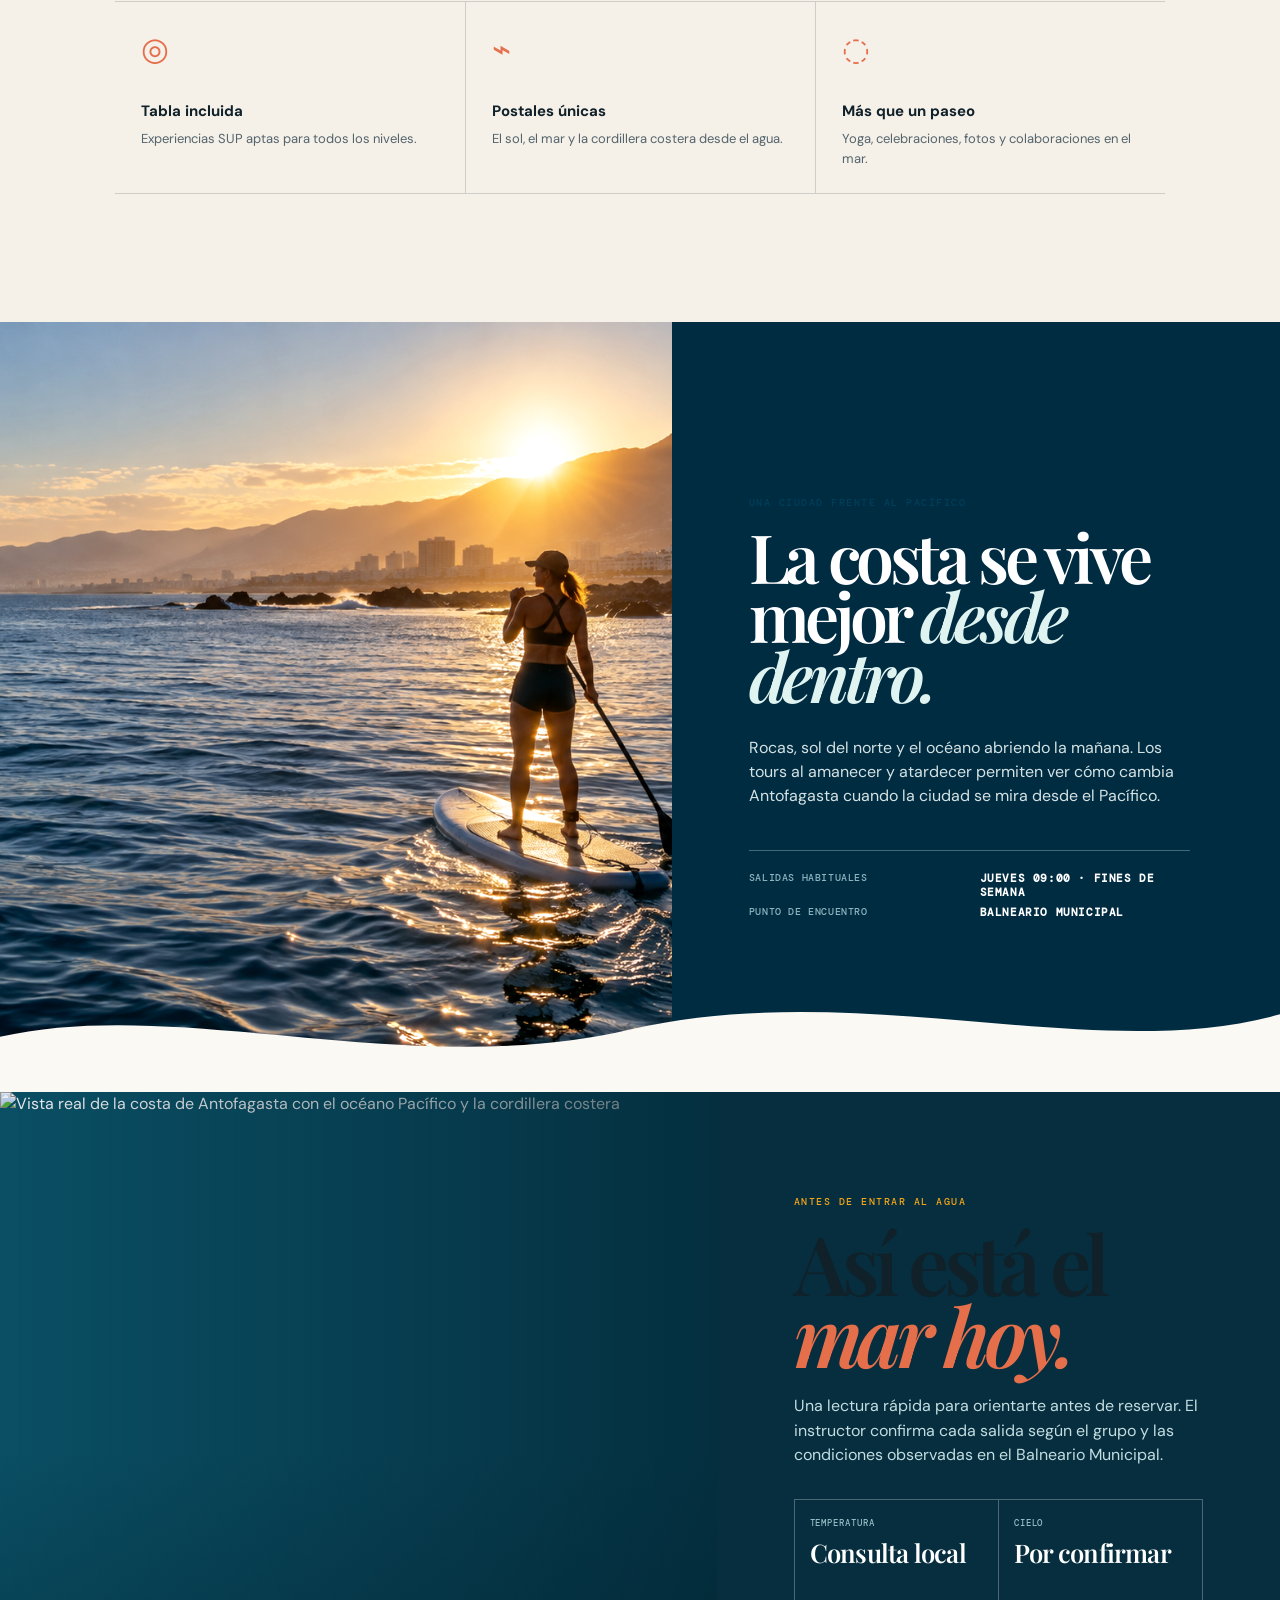
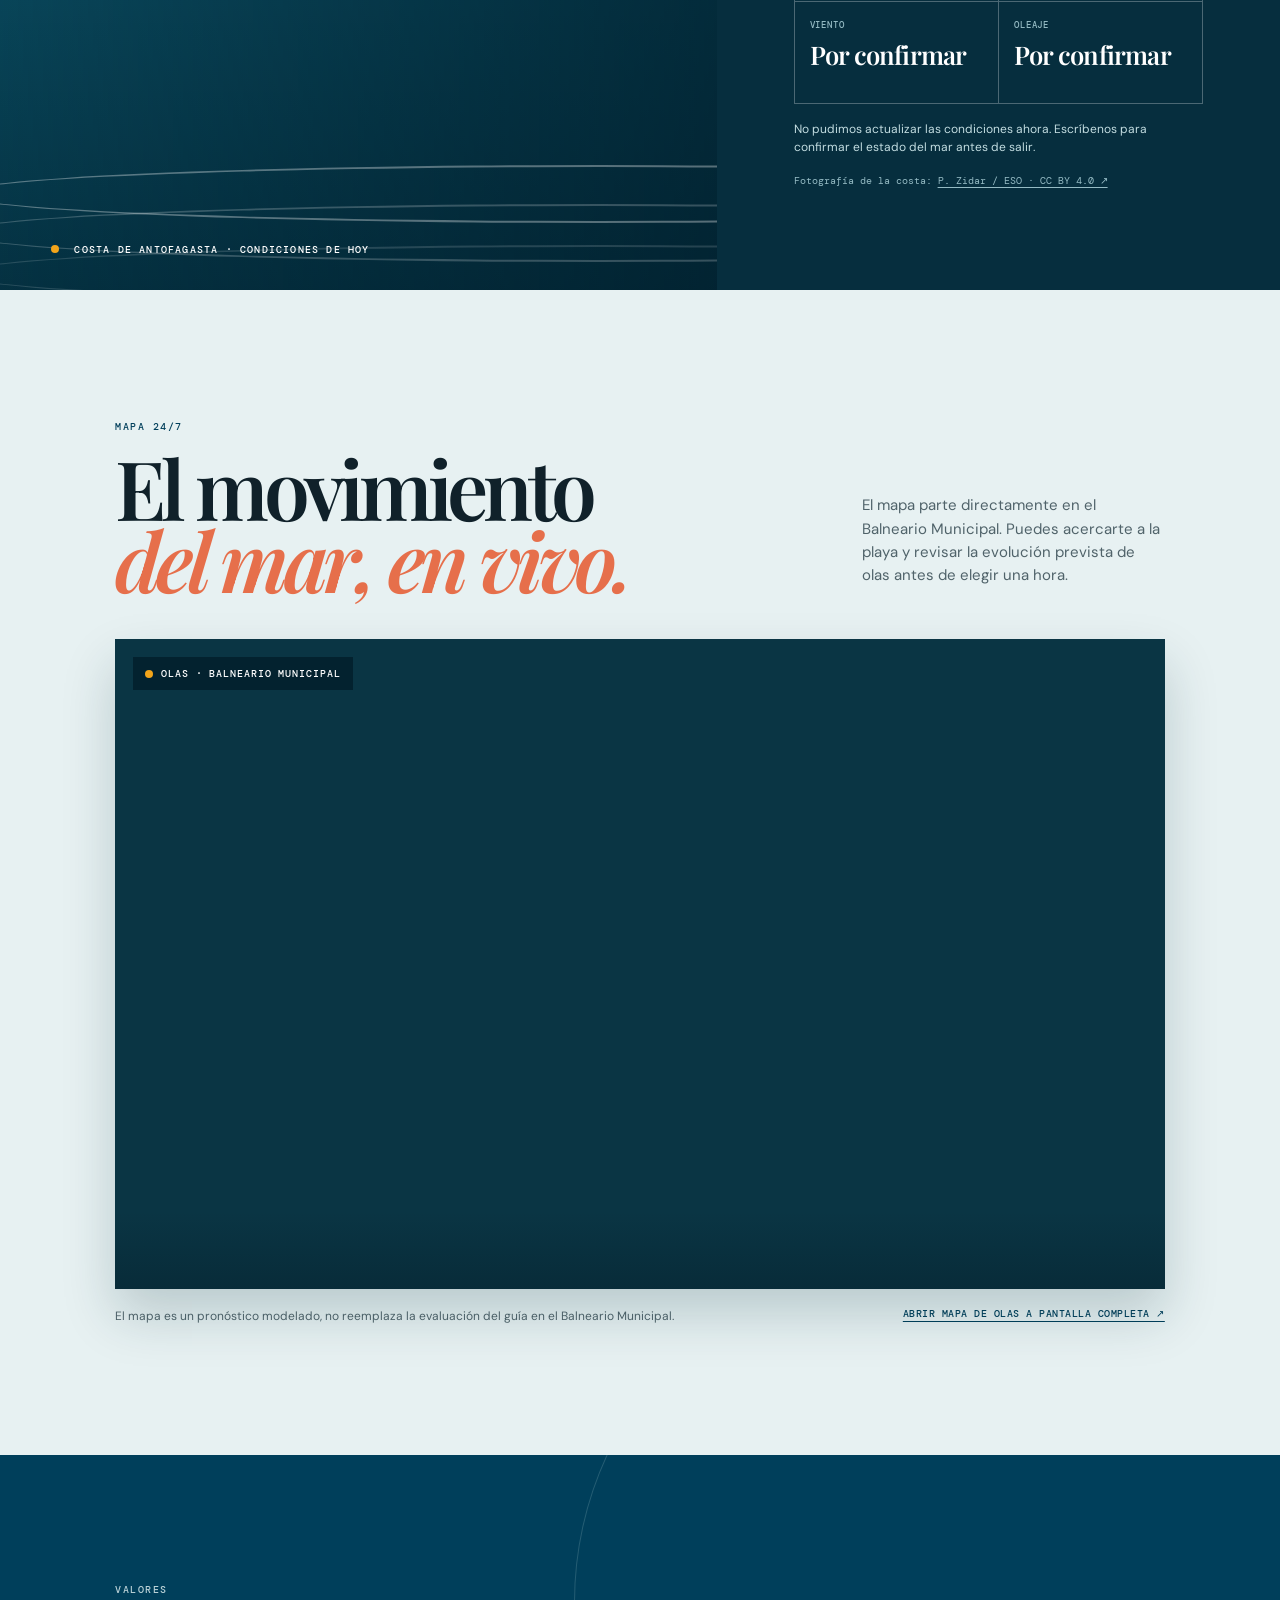
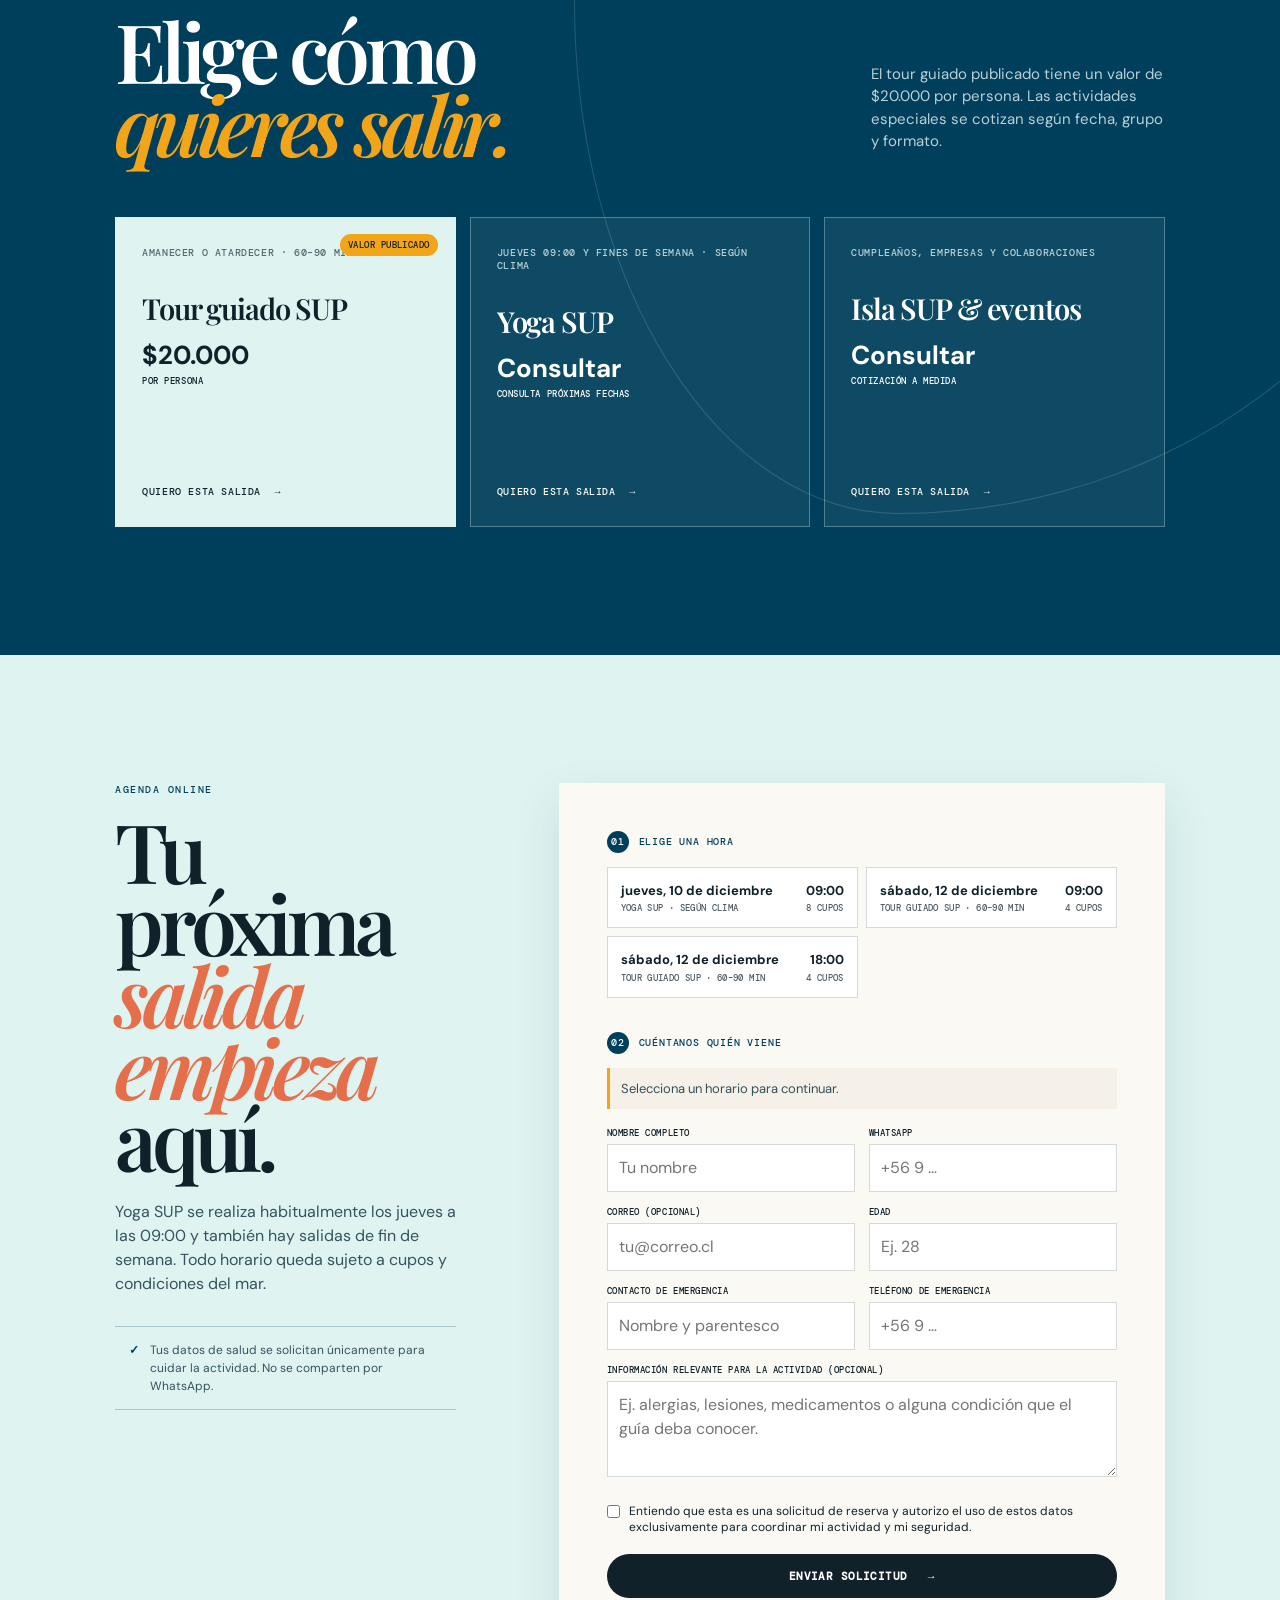
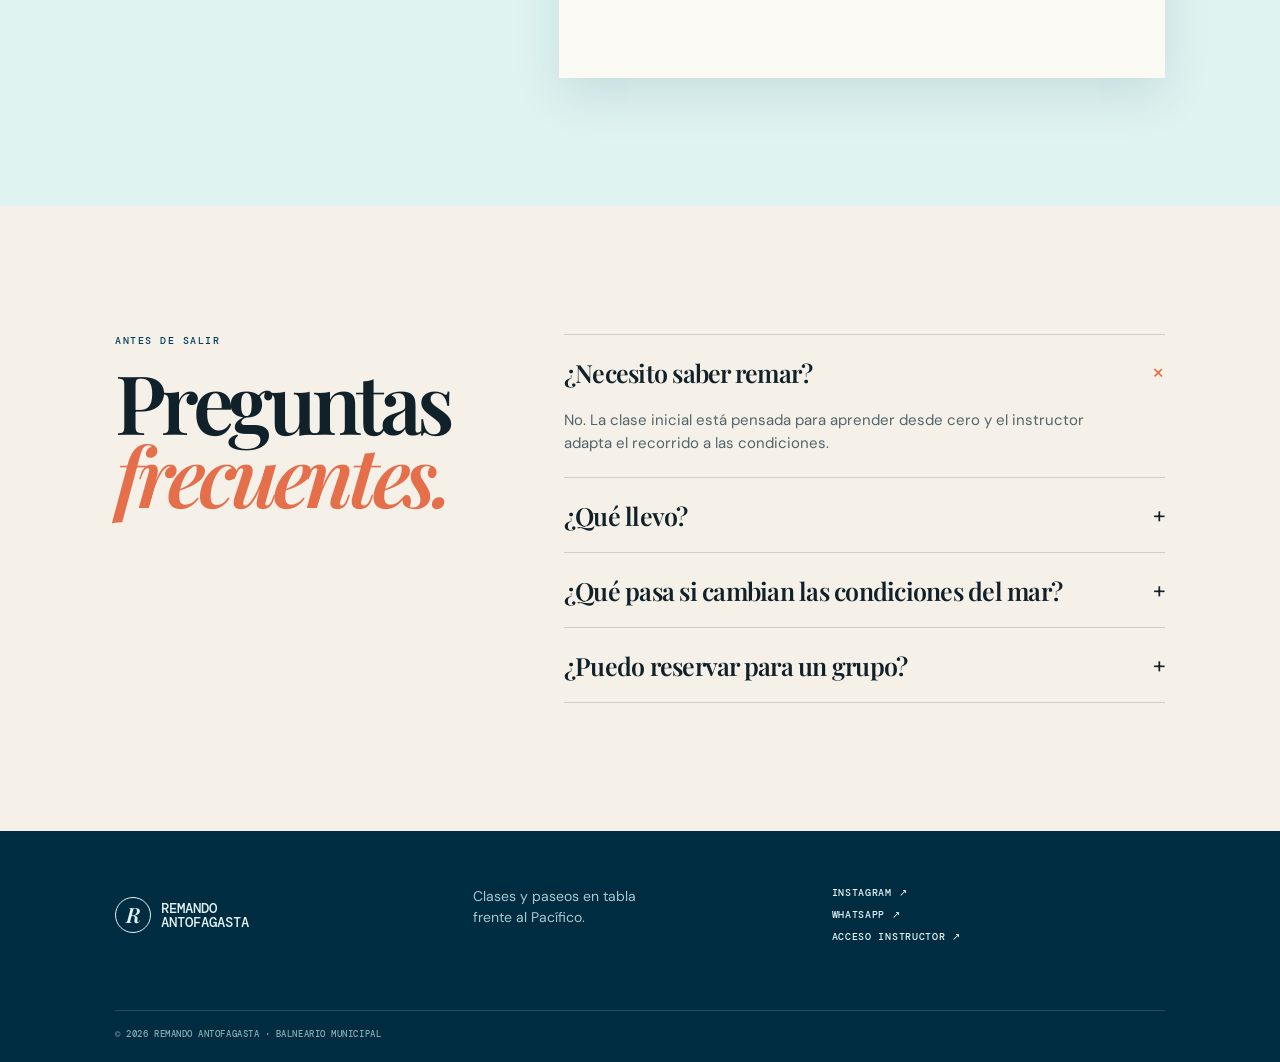
==== commit b4d567a7: "Conectar reservas y panel a Supabase" ====
--- a/index.html
+++ b/index.html
@@ -8,10 +8,11 @@
     <link rel="preconnect" href="https://fonts.googleapis.com" />
     <link rel="preconnect" href="https://fonts.gstatic.com" crossorigin />
     <link href="https://fonts.googleapis.com/css2?family=DM+Mono:wght@400;500&family=DM+Sans:opsz,wght@9..40,400;9..40,500;9..40,600;9..40,700&family=Playfair+Display:ital,wght@0,600;0,700;1,600;1,700&display=swap" rel="stylesheet" />
-    <link rel="stylesheet" href="styles.css?v=20260914" />
-    <link rel="stylesheet" href="instagram.css?v=20260914" />
-    <script defer src="assets/config.js?v=20260914"></script>
-    <script defer src="main.js?v=20260914"></script>
+    <link rel="stylesheet" href="styles.css?v=20260914-supabase" />
+    <link rel="stylesheet" href="instagram.css?v=20260914-supabase" />
+    <script defer src="https://cdn.jsdelivr.net/npm/@supabase/supabase-js@2"></script>
+    <script defer src="assets/config.js?v=20260914-supabase"></script>
+    <script defer src="main.js?v=20260914-supabase"></script>
   </head>
   <body>
     <div class="ocean-grain" aria-hidden="true"></div>
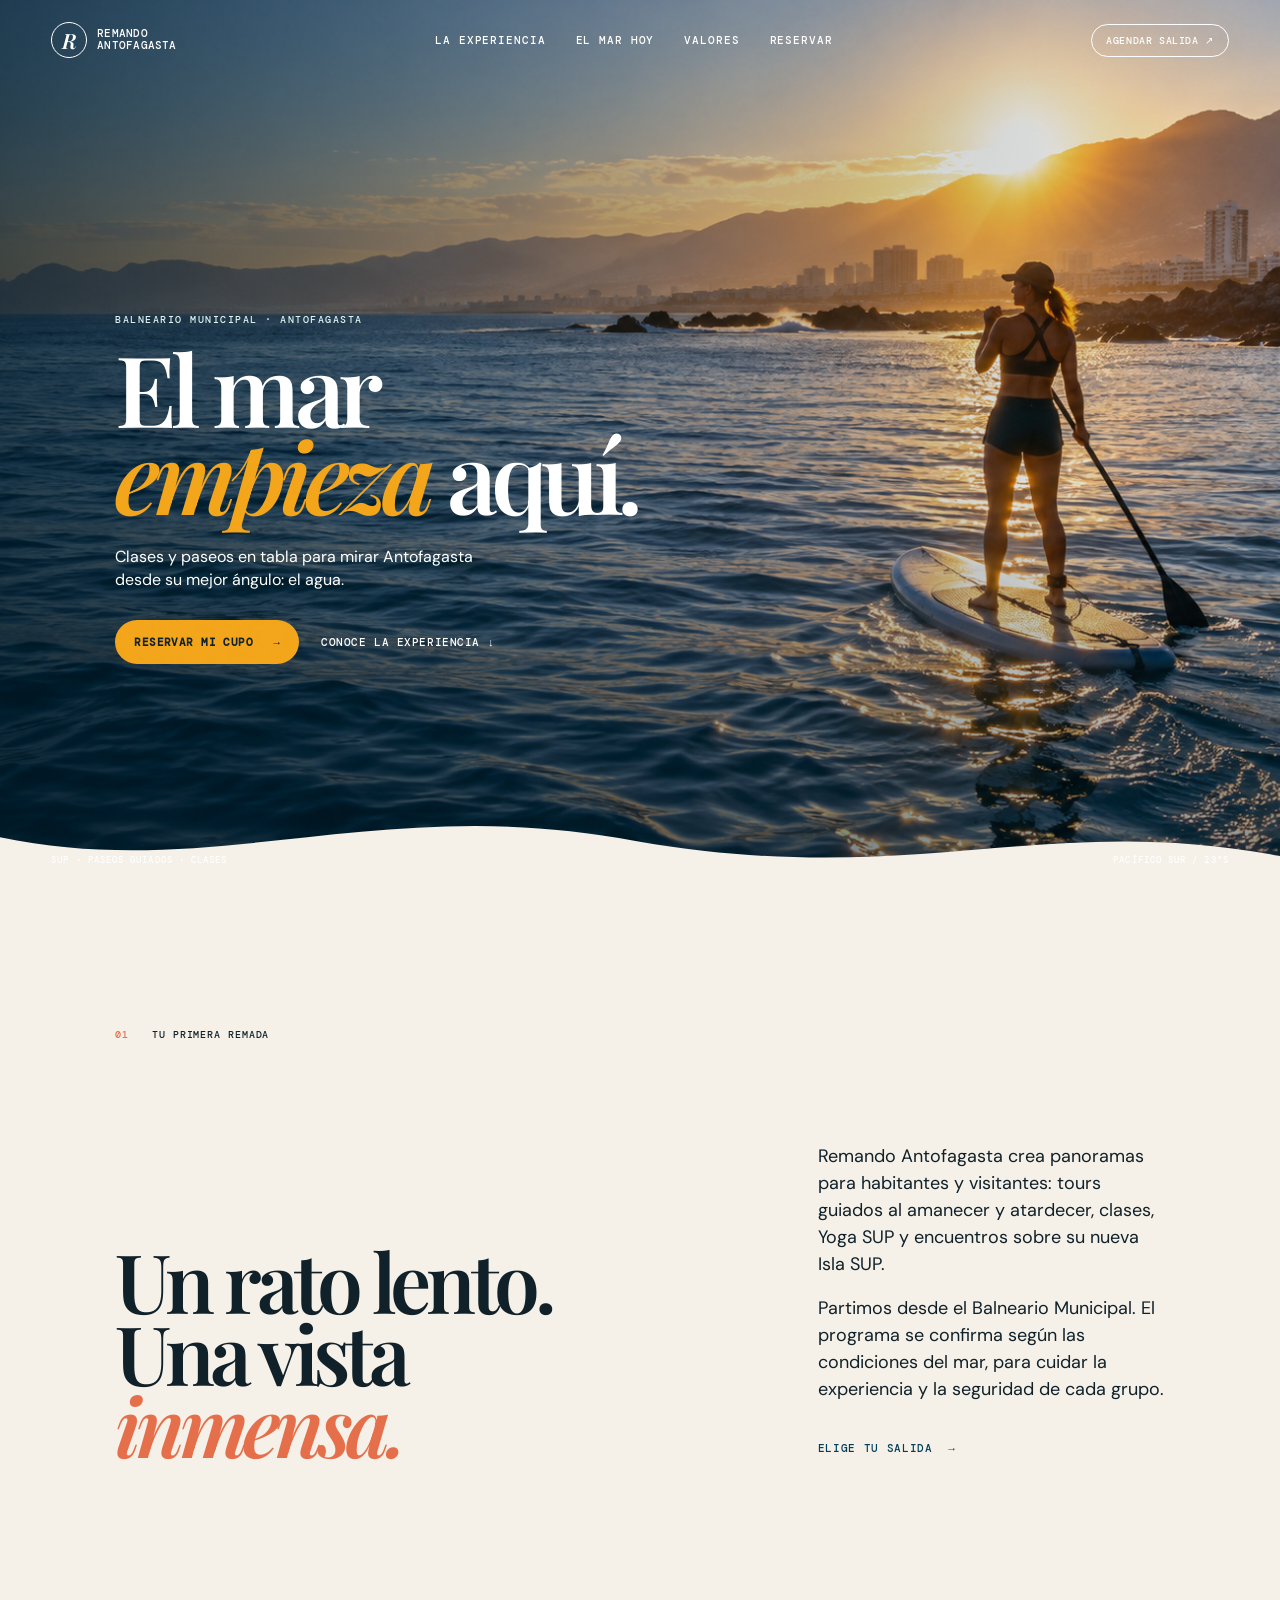
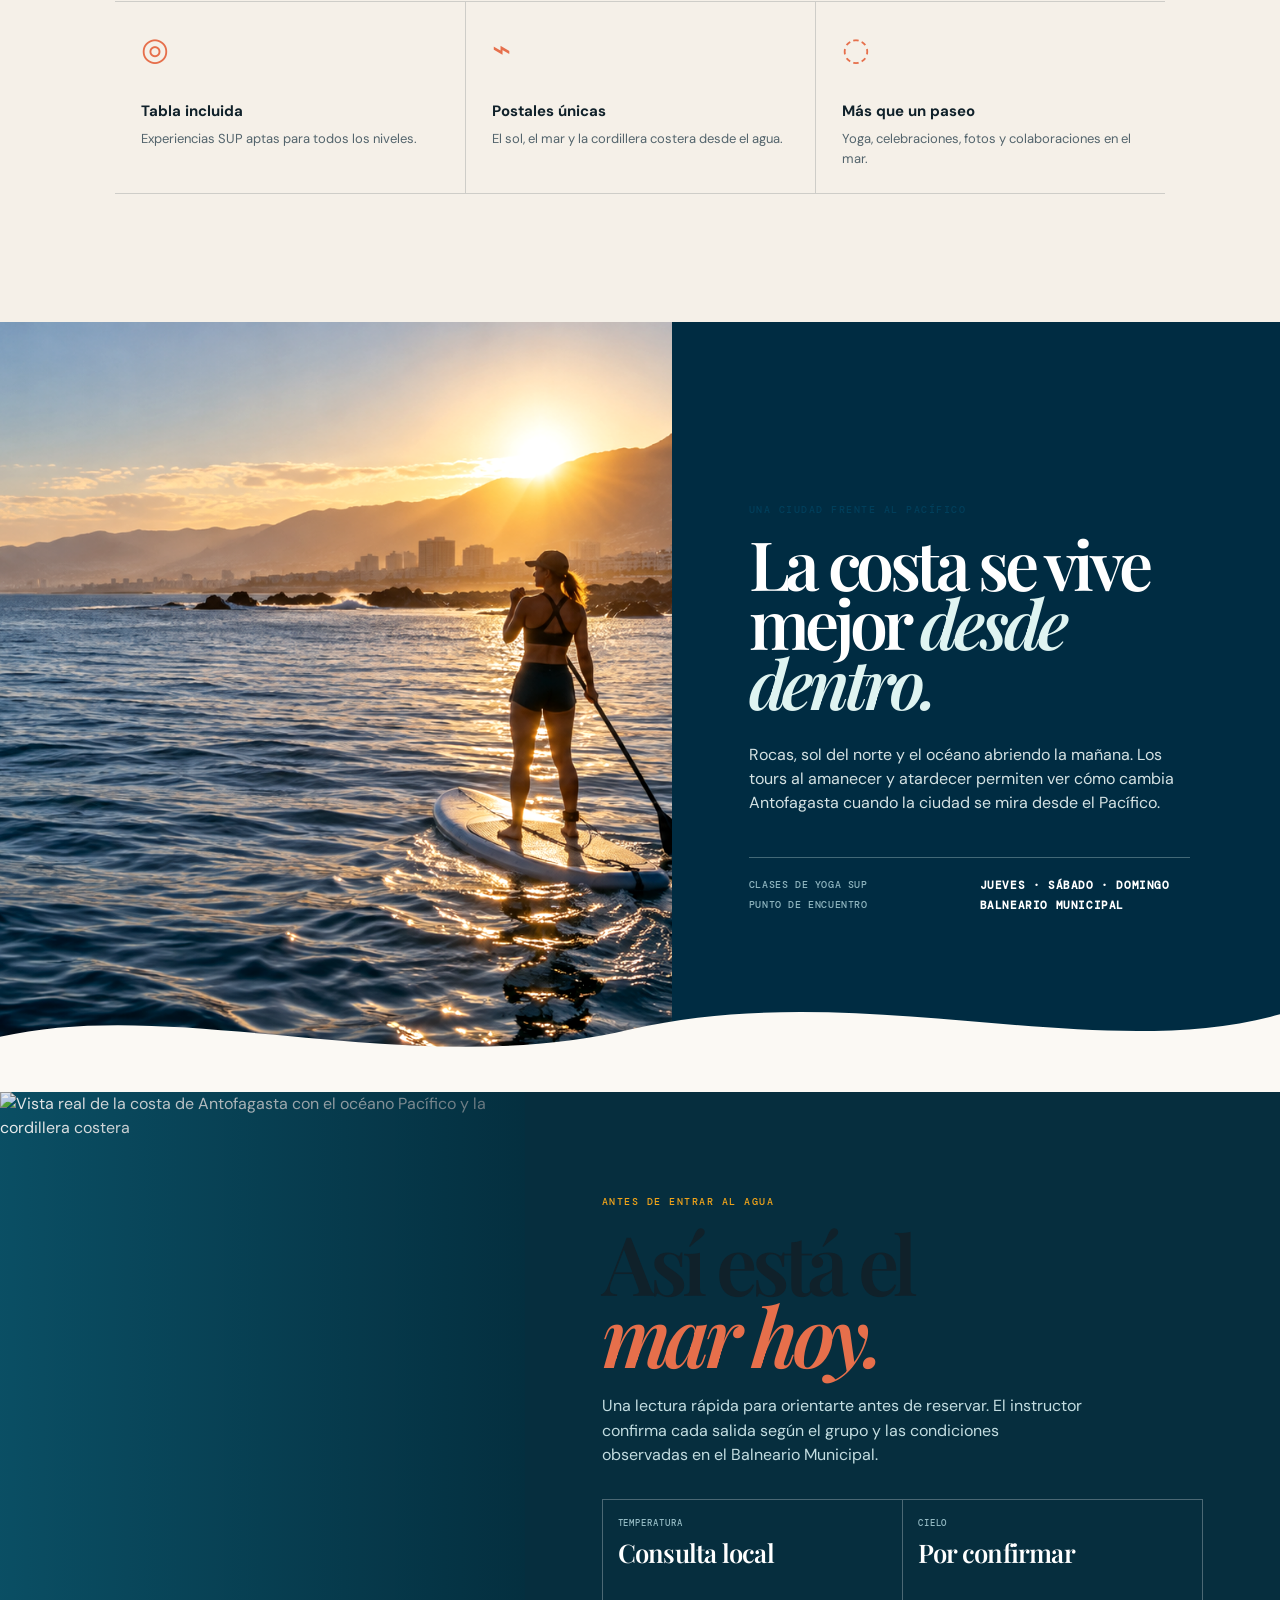
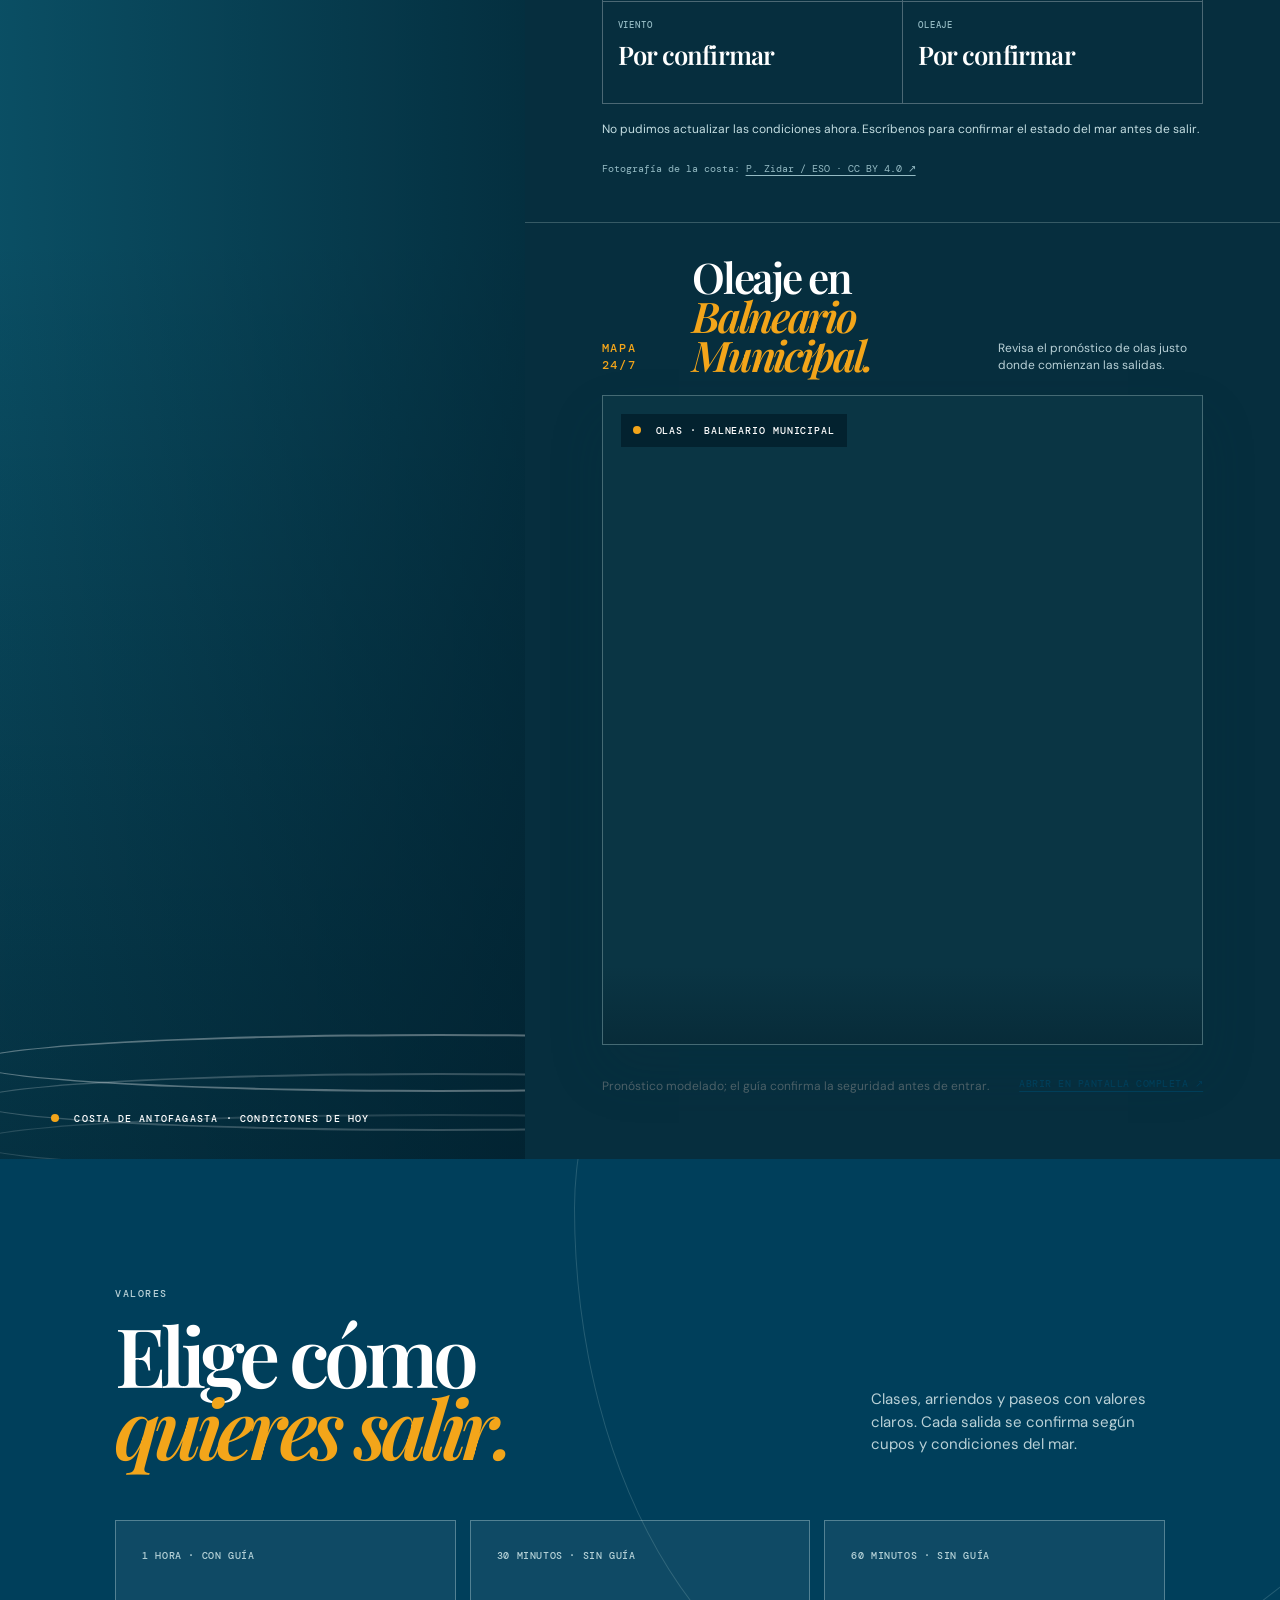
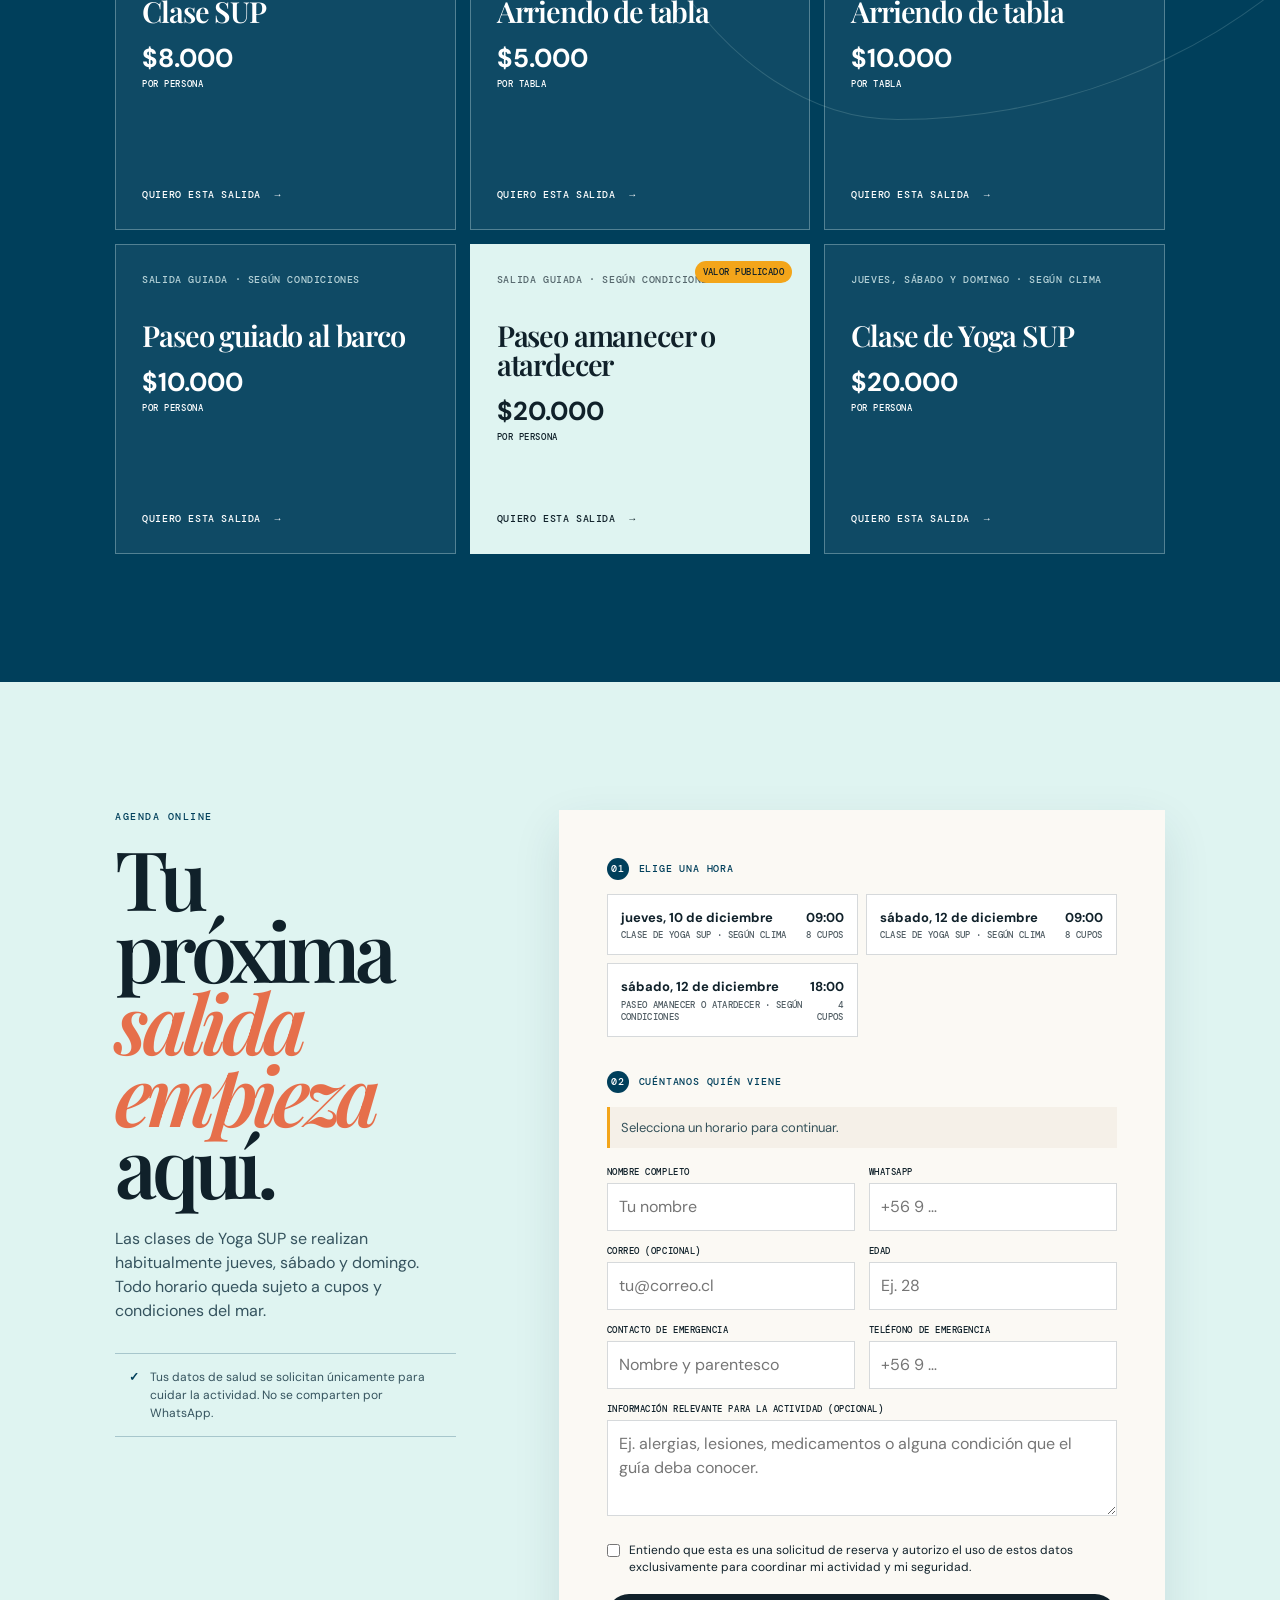
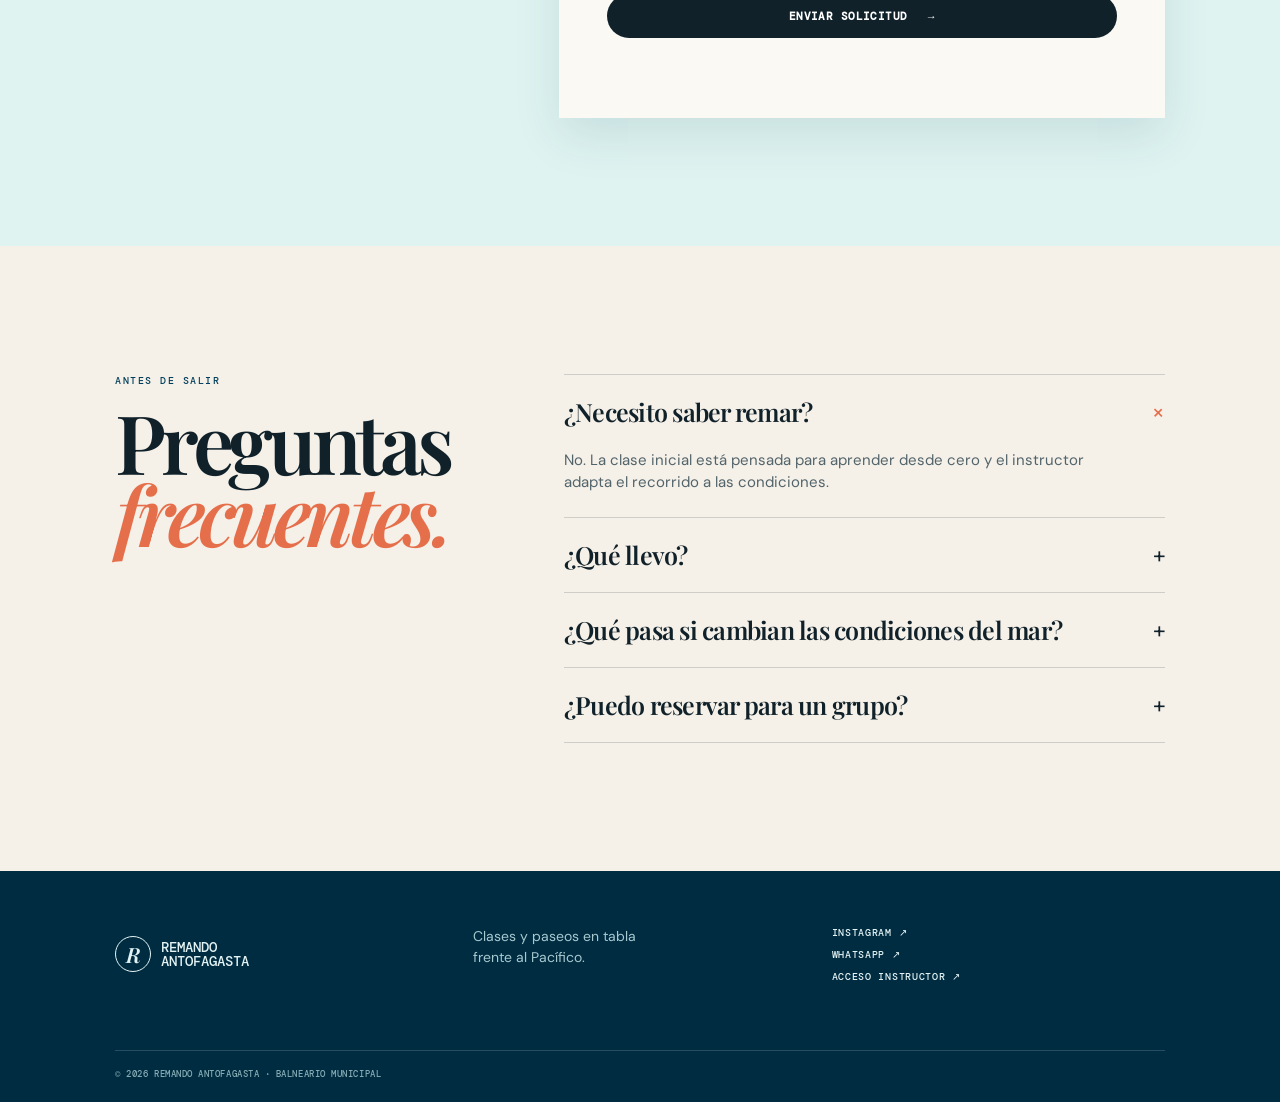
==== commit fc11a449: "Actualizar valores y unificar estado del mar" ====
--- a/index.html
+++ b/index.html
@@ -8,11 +8,11 @@
     <link rel="preconnect" href="https://fonts.googleapis.com" />
     <link rel="preconnect" href="https://fonts.gstatic.com" crossorigin />
     <link href="https://fonts.googleapis.com/css2?family=DM+Mono:wght@400;500&family=DM+Sans:opsz,wght@9..40,400;9..40,500;9..40,600;9..40,700&family=Playfair+Display:ital,wght@0,600;0,700;1,600;1,700&display=swap" rel="stylesheet" />
-    <link rel="stylesheet" href="styles.css?v=20260914-supabase" />
+    <link rel="stylesheet" href="styles.css?v=20260914-mar-y-valores" />
     <link rel="stylesheet" href="instagram.css?v=20260914-supabase" />
     <script defer src="https://cdn.jsdelivr.net/npm/@supabase/supabase-js@2"></script>
     <script defer src="assets/config.js?v=20260914-supabase"></script>
-    <script defer src="main.js?v=20260914-supabase"></script>
+    <script defer src="main.js?v=20260914-mar-y-valores"></script>
   </head>
   <body>
     <div class="ocean-grain" aria-hidden="true"></div>
@@ -72,12 +72,12 @@
           <p class="eyebrow">Una ciudad frente al Pacífico</p>
           <h2 class="display light">La costa se vive<br />mejor <em>desde dentro.</em></h2>
           <p>Rocas, sol del norte y el océano abriendo la mañana. Los tours al amanecer y atardecer permiten ver cómo cambia Antofagasta cuando la ciudad se mira desde el Pacífico.</p>
-          <div class="coast-details"><span>Salidas habituales</span><strong>Jueves 09:00 · fines de semana</strong><span>Punto de encuentro</span><strong>Balneario Municipal</strong></div>
+          <div class="coast-details"><span>Clases de Yoga SUP</span><strong>Jueves · sábado · domingo</strong><span>Punto de encuentro</span><strong>Balneario Municipal</strong></div>
         </div>
         <svg class="wave wave-dark" viewBox="0 0 1440 160" preserveAspectRatio="none" aria-hidden="true"><path d="M0,85 C205,30 460,145 710,75 C970,5 1230,124 1440,55 L1440,160 L0,160Z"></path></svg>
       </section>
 
-      <section class="coast-watch" id="mar-hoy" aria-labelledby="coast-watch-title">
+      <section class="coast-watch sea-hub" id="mar-hoy" aria-labelledby="coast-watch-title">
         <div class="coast-watch-photo">
           <img src="https://thumb.wikimedia.org/wikipedia/commons/thumb/1/1a/The_Coast_of_Antofagasta_%28pzidar_paranal_lv-5%29.jpg/1280px-The_Coast_of_Antofagasta_%28pzidar_paranal_lv-5%29.jpg?utm_source=commons.wikimedia.org&amp;utm_campaign=imageinfo&amp;utm_content=thumbnail" alt="Vista real de la costa de Antofagasta con el océano Pacífico y la cordillera costera" loading="lazy" decoding="async" />
           <div class="coast-watch-shade" aria-hidden="true"></div>
@@ -97,27 +97,23 @@
           <p class="weather-note" data-weather-note>Datos referenciales para Antofagasta. Confirma tu hora antes de salir.</p>
           <p class="photo-credit">Fotografía de la costa: <a href="https://commons.wikimedia.org/wiki/File:The_Coast_of_Antofagasta_(pzidar_paranal_lv-5).jpg" target="_blank" rel="noreferrer">P. Zidar / ESO · CC BY 4.0 ↗</a></p>
         </div>
-      </section>
-
-      <section class="sea-map section-pad" aria-labelledby="sea-map-title">
-        <div class="sea-map-heading">
-          <div><p class="eyebrow">Mapa 24/7</p><h2 id="sea-map-title" class="display">El movimiento<br /><em>del mar, en vivo.</em></h2></div>
-          <p>El mapa parte directamente en el Balneario Municipal. Puedes acercarte a la playa y revisar la evolución prevista de olas antes de elegir una hora.</p>
-        </div>
-        <div class="sea-map-frame">
+        <aside class="sea-map-inline" aria-labelledby="sea-map-title">
+          <div class="sea-map-inline-heading"><p class="eyebrow">Mapa 24/7</p><h3 id="sea-map-title">Oleaje en<br /><em>Balneario Municipal.</em></h3><p>Revisa el pronóstico de olas justo donde comienzan las salidas.</p></div>
+          <div class="sea-map-frame">
           <div class="sea-map-badge"><span></span> Olas · Balneario Municipal</div>
           <iframe title="Mapa interactivo de oleaje en Balneario Municipal, Antofagasta" src="https://embed.windy.com/embed2.html?lat=-23.67082&amp;lon=-70.40891&amp;detailLat=-23.67082&amp;detailLon=-70.40891&amp;width=1200&amp;height=650&amp;zoom=14&amp;level=surface&amp;overlay=waves&amp;product=ecmwfWaves&amp;menu=true&amp;message=true&amp;marker=true&amp;calendar=now&amp;pressure=true&amp;type=map&amp;location=coordinates&amp;detail=true&amp;metricWind=km%2Fh&amp;metricTemp=%C2%B0C&amp;radarRange=-1" loading="lazy"></iframe>
-        </div>
-        <div class="sea-map-foot"><p>El mapa es un pronóstico modelado, no reemplaza la evaluación del guía en el Balneario Municipal.</p><a href="https://www.windy.com/-Waves-waves?waves,-23.67082,-70.40891,14" target="_blank" rel="noreferrer">Abrir mapa de olas a pantalla completa ↗</a></div>
+          </div>
+          <div class="sea-map-foot"><p>Pronóstico modelado; el guía confirma la seguridad antes de entrar.</p><a href="https://www.windy.com/-Waves-waves?waves,-23.67082,-70.40891,14" target="_blank" rel="noreferrer">Abrir en pantalla completa ↗</a></div>
+        </aside>
       </section>
 
       <section class="pricing section-pad" id="tarifas" aria-labelledby="pricing-title">
-        <div class="section-heading"><div><p class="eyebrow light">Valores</p><h2 id="pricing-title" class="display light">Elige cómo<br /><em>quieres salir.</em></h2></div><p class="light">El tour guiado publicado tiene un valor de $20.000 por persona. Las actividades especiales se cotizan según fecha, grupo y formato.</p></div>
+        <div class="section-heading"><div><p class="eyebrow light">Valores</p><h2 id="pricing-title" class="display light">Elige cómo<br /><em>quieres salir.</em></h2></div><p class="light">Clases, arriendos y paseos con valores claros. Cada salida se confirma según cupos y condiciones del mar.</p></div>
         <div class="price-grid" data-pricing-grid></div>
       </section>
 
       <section class="booking section-pad" id="reserva" aria-labelledby="booking-title">
-        <div class="booking-heading"><p class="eyebrow">Agenda online</p><h2 id="booking-title" class="display">Tu próxima<br /><em>salida empieza</em> aquí.</h2><p>Yoga SUP se realiza habitualmente los jueves a las 09:00 y también hay salidas de fin de semana. Todo horario queda sujeto a cupos y condiciones del mar.</p><div class="safe-note"><span>✓</span><p>Tus datos de salud se solicitan únicamente para cuidar la actividad. No se comparten por WhatsApp.</p></div></div>
+        <div class="booking-heading"><p class="eyebrow">Agenda online</p><h2 id="booking-title" class="display">Tu próxima<br /><em>salida empieza</em> aquí.</h2><p>Las clases de Yoga SUP se realizan habitualmente jueves, sábado y domingo. Todo horario queda sujeto a cupos y condiciones del mar.</p><div class="safe-note"><span>✓</span><p>Tus datos de salud se solicitan únicamente para cuidar la actividad. No se comparten por WhatsApp.</p></div></div>
         <div class="booking-panel">
           <div class="step-label"><span>01</span> Elige una hora</div>
           <div class="slot-list" data-slot-list aria-live="polite"></div>
--- a/styles.css
+++ b/styles.css
@@ -10,4 +10,7 @@
 .booking{display:grid;grid-template-columns:.72fr 1.28fr;gap:8vw;background:var(--foam)}.booking-heading>p:not(.eyebrow){max-width:420px;margin:26px 0;color:#35535e;font-size:16px}.safe-note{display:flex;gap:11px;max-width:400px;margin-top:30px;padding:14px;border-top:1px solid rgba(0,63,91,.25);border-bottom:1px solid rgba(0,63,91,.25);color:#35535e;font-size:12px}.safe-note span{color:var(--ocean);font-weight:700}.safe-note p{margin:0}.booking-panel{padding:clamp(21px,4vw,48px);background:var(--paper);box-shadow:0 18px 45px rgba(0,58,79,.11)}.step-label{display:flex;gap:10px;align-items:center;margin:0 0 14px;color:var(--ocean);font:500 10px var(--mono);letter-spacing:.08em;text-transform:uppercase}.step-label span{display:grid;place-items:center;width:22px;height:22px;border-radius:50%;color:#fff;background:var(--ocean)}.slot-list{display:grid;grid-template-columns:1fr 1fr;gap:8px;margin-bottom:34px}.slot{display:flex;justify-content:space-between;align-items:center;padding:13px;border:1px solid var(--line);color:var(--ink);background:#fff;text-align:left;transition:color .25s,background .25s,transform .25s}.slot:hover,.slot.selected{color:#fff;background:var(--ocean);transform:translateY(-2px)}.slot strong,.slot b{display:block;font-size:13px}.slot small{display:block;margin-top:2px;font:500 9px var(--mono);letter-spacing:.04em;text-transform:uppercase;opacity:.72}.slot-right{text-align:right}.empty-slots{grid-column:span 2;margin:0;padding:18px;color:#52676e;border:1px dashed var(--line);font-size:14px}.selected-slot{margin:0 0 18px;padding:11px;border-left:3px solid var(--sun);color:#34515a;background:#f5f0e8;font-size:13px}.form-grid{display:grid;grid-template-columns:1fr 1fr;gap:14px}.field{display:block}.field-full{grid-column:span 2}.field span{display:block;margin:0 0 5px;font:500 9px var(--mono);letter-spacing:.06em;text-transform:uppercase}.field input,.field textarea{width:100%;padding:11px;border:1px solid var(--line);border-radius:0;color:var(--ink);background:#fff;outline:0;transition:border-color .2s,box-shadow .2s}.field textarea{resize:vertical}.field input:focus,.field textarea:focus{border-color:var(--ocean);box-shadow:0 0 0 3px rgba(0,63,91,.09)}.consent{display:flex;gap:9px;align-items:flex-start;margin:19px 0;font-size:12px;line-height:1.35}.consent input{width:15px;height:15px;margin:1px 0 0;accent-color:var(--ocean)}.booking-submit{width:100%}.form-status{min-height:20px;margin:12px 0 0;font-size:13px}.form-status.success{color:#087d62}.form-status.error{color:#b62c2c}
 .faq{display:grid;grid-template-columns:.7fr 1.3fr;gap:9vw;background:var(--sand)}.accordion details{border-top:1px solid var(--line)}.accordion details:last-child{border-bottom:1px solid var(--line)}.accordion summary{display:flex;align-items:center;justify-content:space-between;padding:22px 0;cursor:pointer;font:600 clamp(18px,2vw,25px)/1.1 var(--serif);letter-spacing:-.03em;list-style:none}.accordion summary::-webkit-details-marker{display:none}.accordion summary span{font:400 23px var(--sans);transition:transform .2s}.accordion details[open] summary span{transform:rotate(45deg);color:var(--coral)}.accordion p{max-width:570px;margin:0;padding:0 0 23px;color:#52646b;font-size:15px}.site-footer{display:grid;grid-template-columns:1fr 1fr 1fr;gap:25px;padding:55px clamp(22px,9vw,160px) 22px;color:#e3f3f3;background:var(--deep)}.footer-brand{display:flex;gap:10px;align-items:center}.footer-brand p{margin:0;font:500 14px/1 var(--mono);text-transform:uppercase}.site-footer>p{margin:0;color:#a7c9cf;font-size:14px}.footer-links{display:flex;flex-direction:column;align-items:flex-start;gap:9px;font:500 10px var(--mono);letter-spacing:.07em;text-transform:uppercase}.site-footer small{grid-column:1/-1;margin-top:42px;padding-top:17px;border-top:1px solid rgba(223,244,241,.17);color:#85abb3;font:500 9px var(--mono);letter-spacing:.06em;text-transform:uppercase}
 @media (max-width:800px){.desktop-nav{display:none}.site-header{padding:16px 18px}.header-cta{padding:8px 10px;font-size:9px}.hero{min-height:670px}.hero-copy{left:22px;right:22px;transform:translateY(-32%)}h1{font-size:clamp(55px,16vw,86px)}.hero-bottom{left:22px;right:22px;bottom:24px;font-size:8px}.hero-bottom span:last-child{display:none}.intro-grid,.coast-story,.coast-watch,.booking,.faq,.section-heading{grid-template-columns:1fr;gap:35px}.intro-text{font-size:16px}.promise-row{grid-template-columns:1fr}.promise-row article{border-left:0;border-top:1px solid var(--line)}.promise-row article:first-child{border-top:0}.promise-row article{padding:20px 0}.promise-icon{margin-bottom:13px}.coast-image{min-height:400px}.coast-copy{padding:70px 22px 125px}.coast-watch{gap:0}.coast-watch-photo{min-height:370px}.coast-watch-copy{padding:58px 22px 68px}.sea-data>div{min-height:92px}.section-heading>p{font-size:14px}.price-grid{grid-template-columns:1fr}.price-card{min-height:235px}.booking{padding-left:22px;padding-right:22px}.slot-list{grid-template-columns:1fr}.empty-slots{grid-column:1}.form-grid{grid-template-columns:1fr}.field-full{grid-column:1}.site-footer{grid-template-columns:1fr 1fr}.site-footer>p{grid-column:span 1}.footer-links{grid-column:span 2;margin-top:10px}.section-pad{padding-left:22px;padding-right:22px}}
+
+/* Mar hoy y mapa como una sola estación de decisión, enfocada en el Balneario Municipal. */
+.sea-hub{grid-template-columns:minmax(300px,.82fr) minmax(460px,1.18fr);grid-template-rows:auto auto}.sea-hub .coast-watch-photo{grid-row:1/3;min-height:100%}.sea-hub .coast-watch-copy{padding-bottom:46px}.sea-map-inline{align-self:stretch;padding:0 clamp(28px,6vw,96px) clamp(44px,5vw,72px);border-top:1px solid rgba(223,244,241,.22)}.sea-map-inline-heading{display:flex;justify-content:space-between;gap:28px;align-items:end;padding:35px 0 20px}.sea-map-inline-heading .eyebrow{margin:0;color:var(--sun)}.sea-map-inline-heading h3{margin:0;color:#fff;font:600 clamp(30px,3.3vw,52px)/.92 var(--serif);letter-spacing:-.055em}.sea-map-inline-heading h3 em{color:var(--sun)}.sea-map-inline-heading>p{max-width:205px;margin:0;color:#b9d1d7;font-size:12px;line-height:1.45}.sea-map-frame{position:relative;overflow:hidden;min-height:360px;border:1px solid rgba(223,244,241,.28);background:#063e50}.sea-map-frame iframe{display:block;width:100%;height:430px;border:0}.sea-map-badge{position:absolute;z-index:1;top:14px;left:14px;padding:8px 10px;color:#fff;background:rgba(0,44,66,.86);backdrop-filter:blur(8px);font:500 9px var(--mono);letter-spacing:.08em;text-transform:uppercase}.sea-map-badge span{display:inline-block;width:7px;height:7px;margin-right:7px;border-radius:50%;background:var(--sun);animation:seaPulse 2.5s infinite}.sea-map-foot{display:flex;justify-content:space-between;gap:20px;align-items:start;margin-top:14px;color:#b9d1d7;font-size:11px;line-height:1.45}.sea-map-foot p{max-width:390px;margin:0}.sea-map-foot a{flex:0 0 auto;color:var(--sun);font:500 9px var(--mono);letter-spacing:.06em;text-transform:uppercase}.sea-map-foot a:hover{text-decoration:underline;text-underline-offset:4px}@media (max-width:800px){.sea-hub{display:block}.sea-hub .coast-watch-photo{min-height:370px}.sea-hub .coast-watch-copy{padding-bottom:46px}.sea-map-inline{padding:0 22px 48px}.sea-map-inline-heading{display:block;padding:34px 0 19px}.sea-map-inline-heading .eyebrow{margin-bottom:12px}.sea-map-inline-heading>p{margin-top:13px}.sea-map-frame{min-height:310px}.sea-map-frame iframe{height:380px}.sea-map-foot{display:block}.sea-map-foot a{display:inline-block;margin-top:12px}}
 @media (max-width:430px){.brand{font-size:9px}.brand-mark{width:31px;height:31px}.header-cta{font-size:8px}.gallery-grid{grid-template-rows:185px 185px 165px;gap:9px}.instagram-card{padding:18px}.instagram-card>span:nth-child(2){font-size:18px}.site-footer{grid-template-columns:1fr}.site-footer>p,.footer-links{grid-column:1}.footer-links{margin-top:8px}.site-footer small{margin-top:18px}}
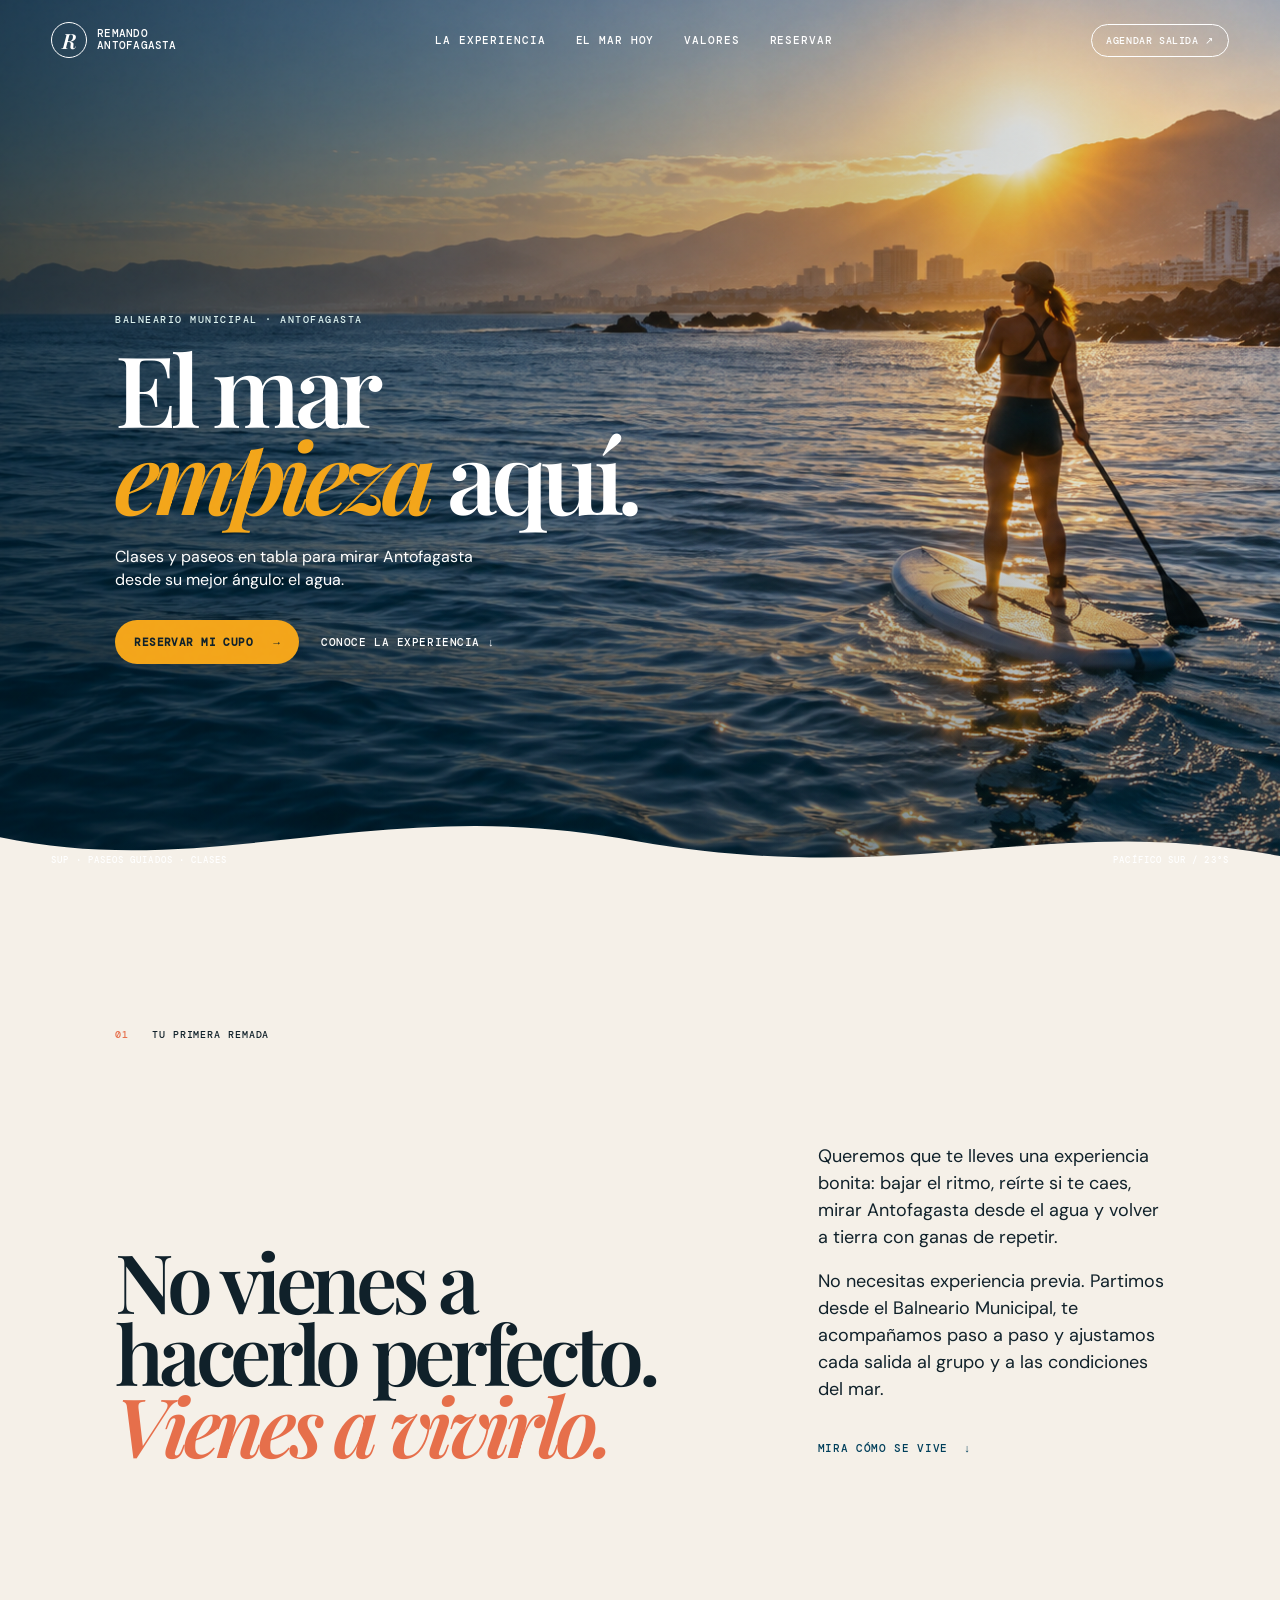
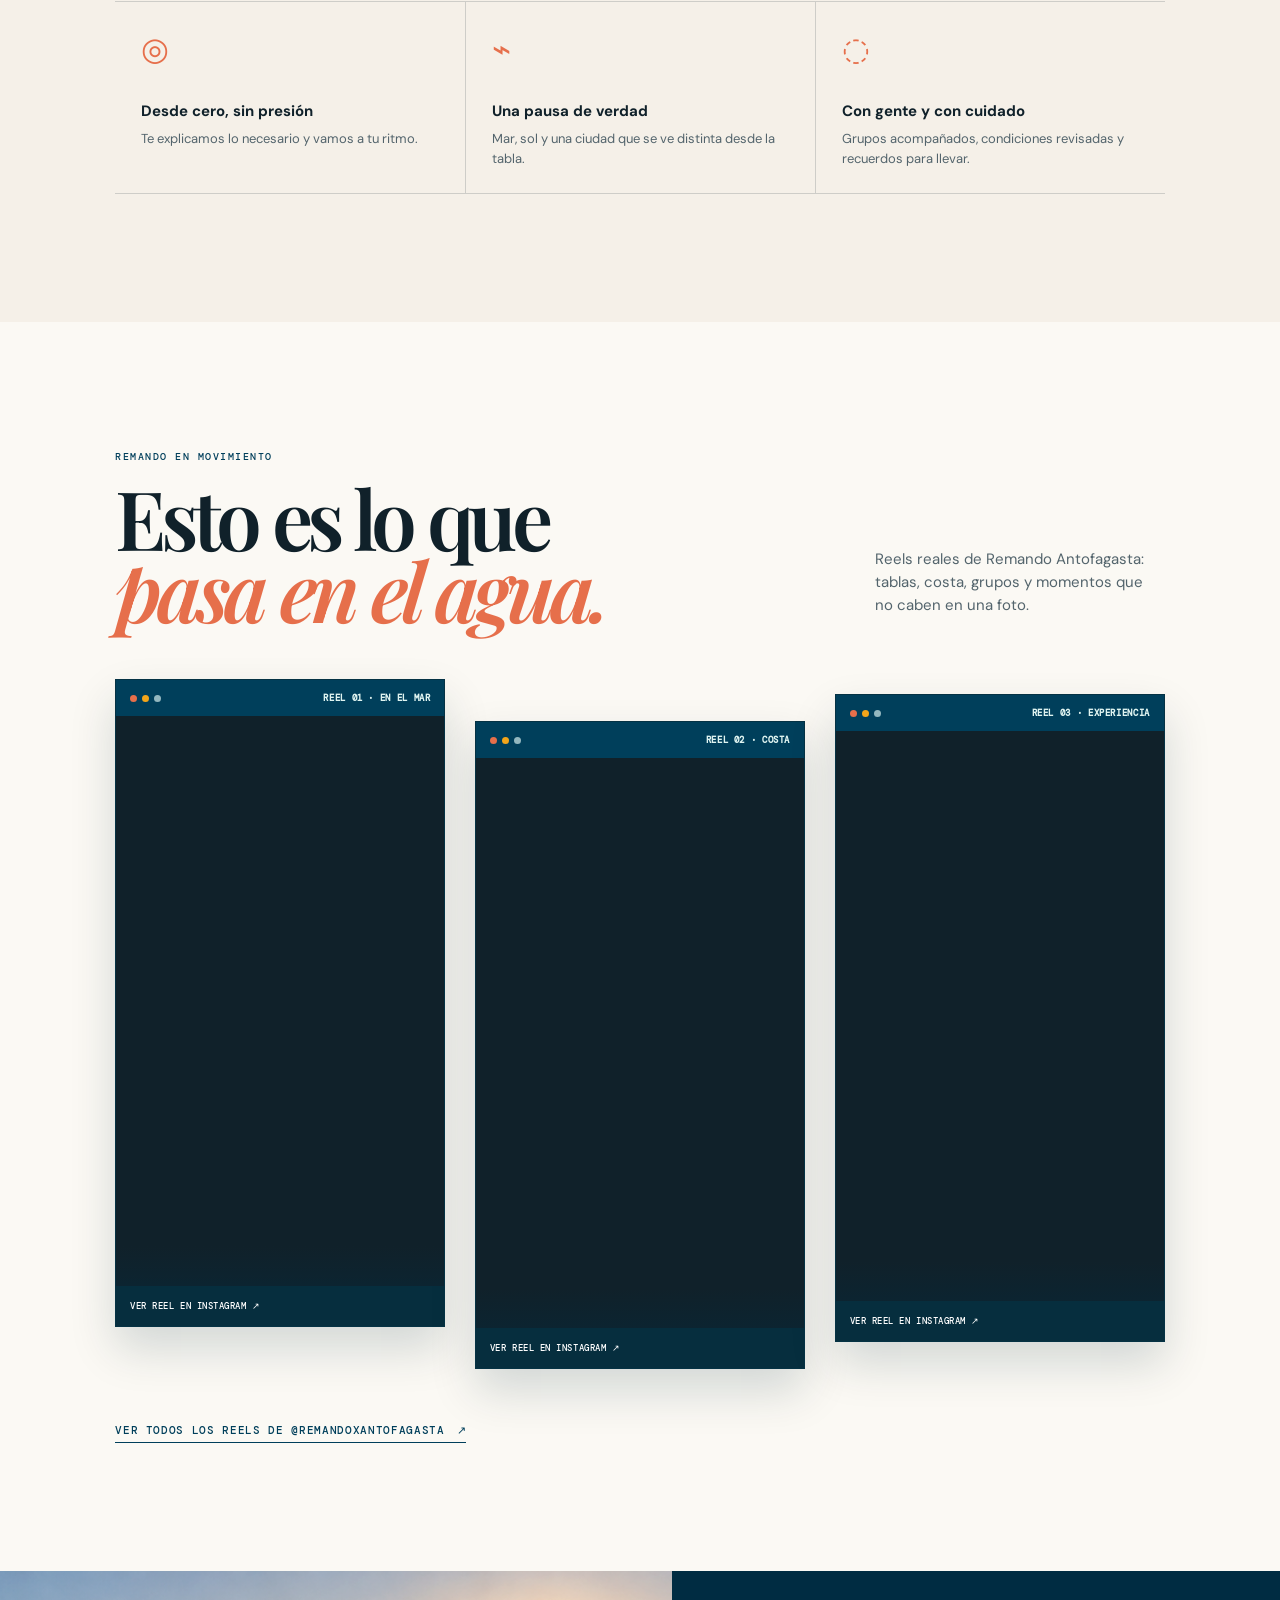
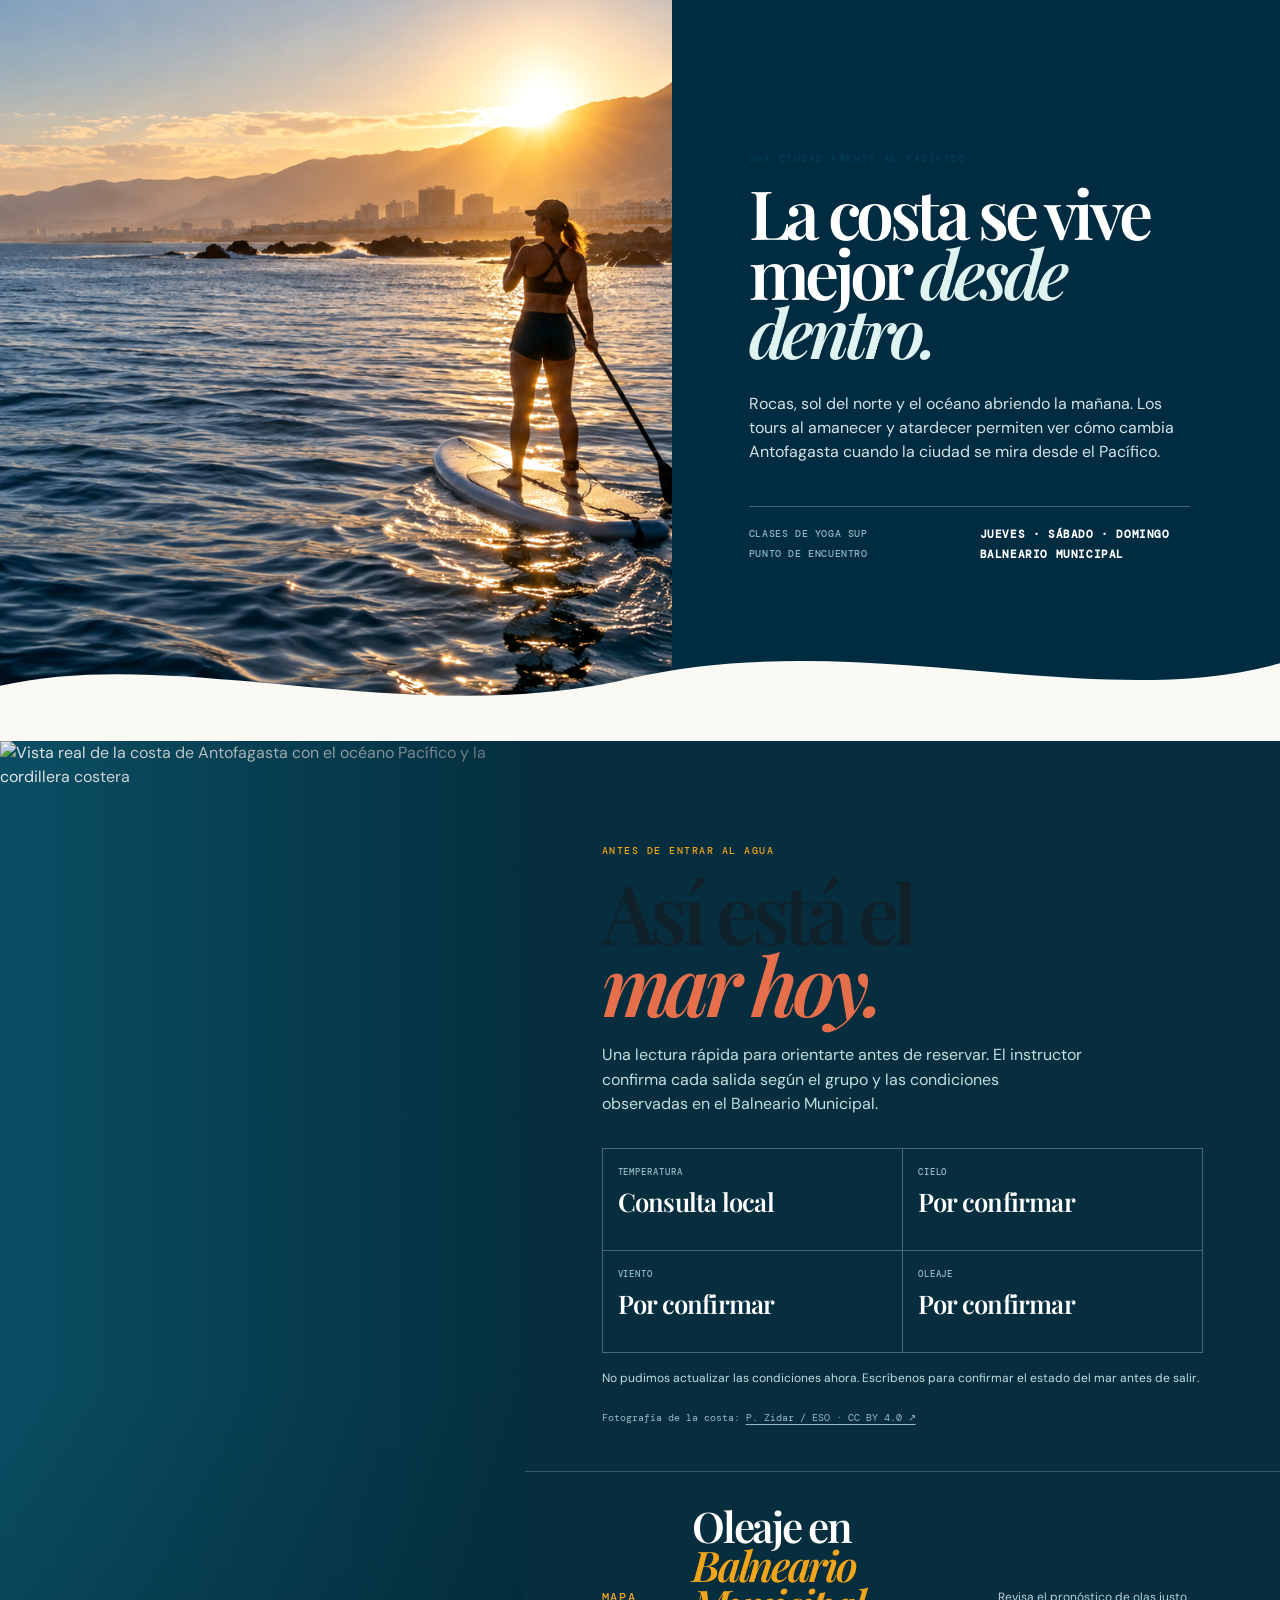
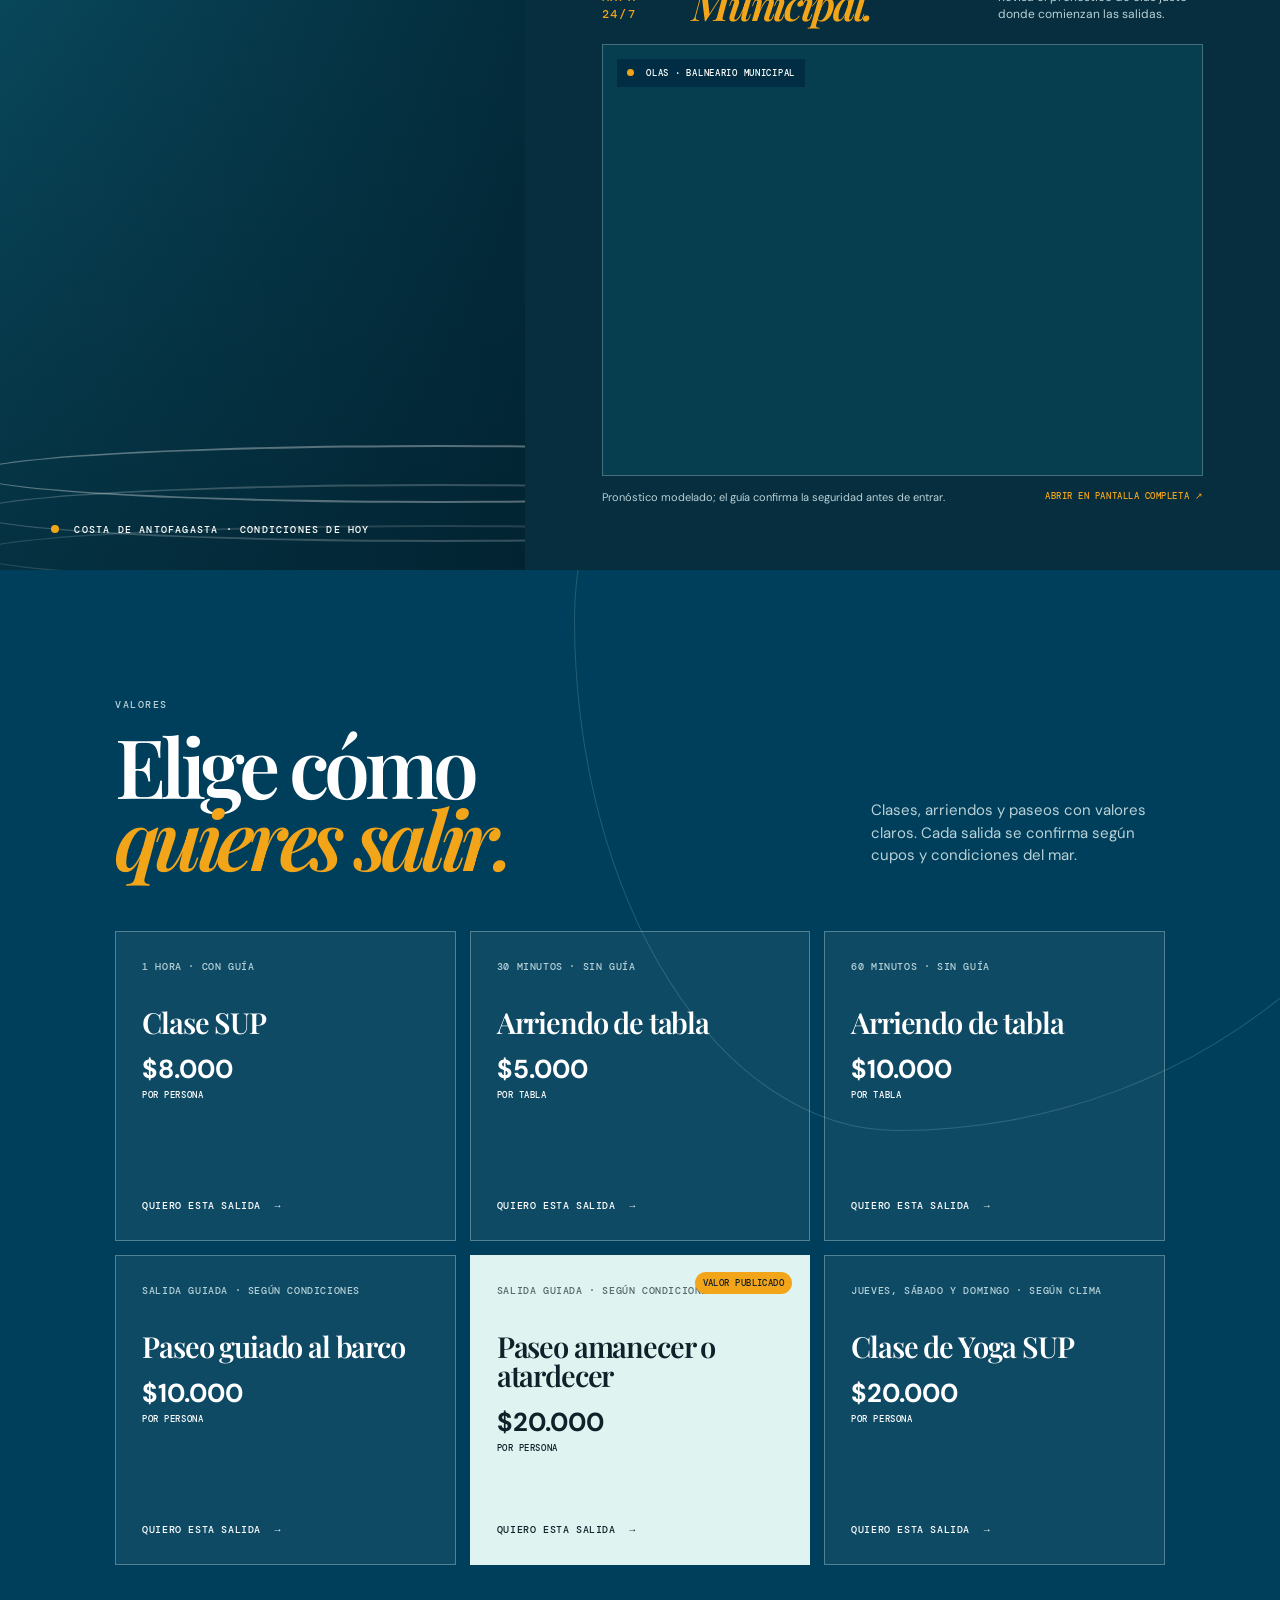
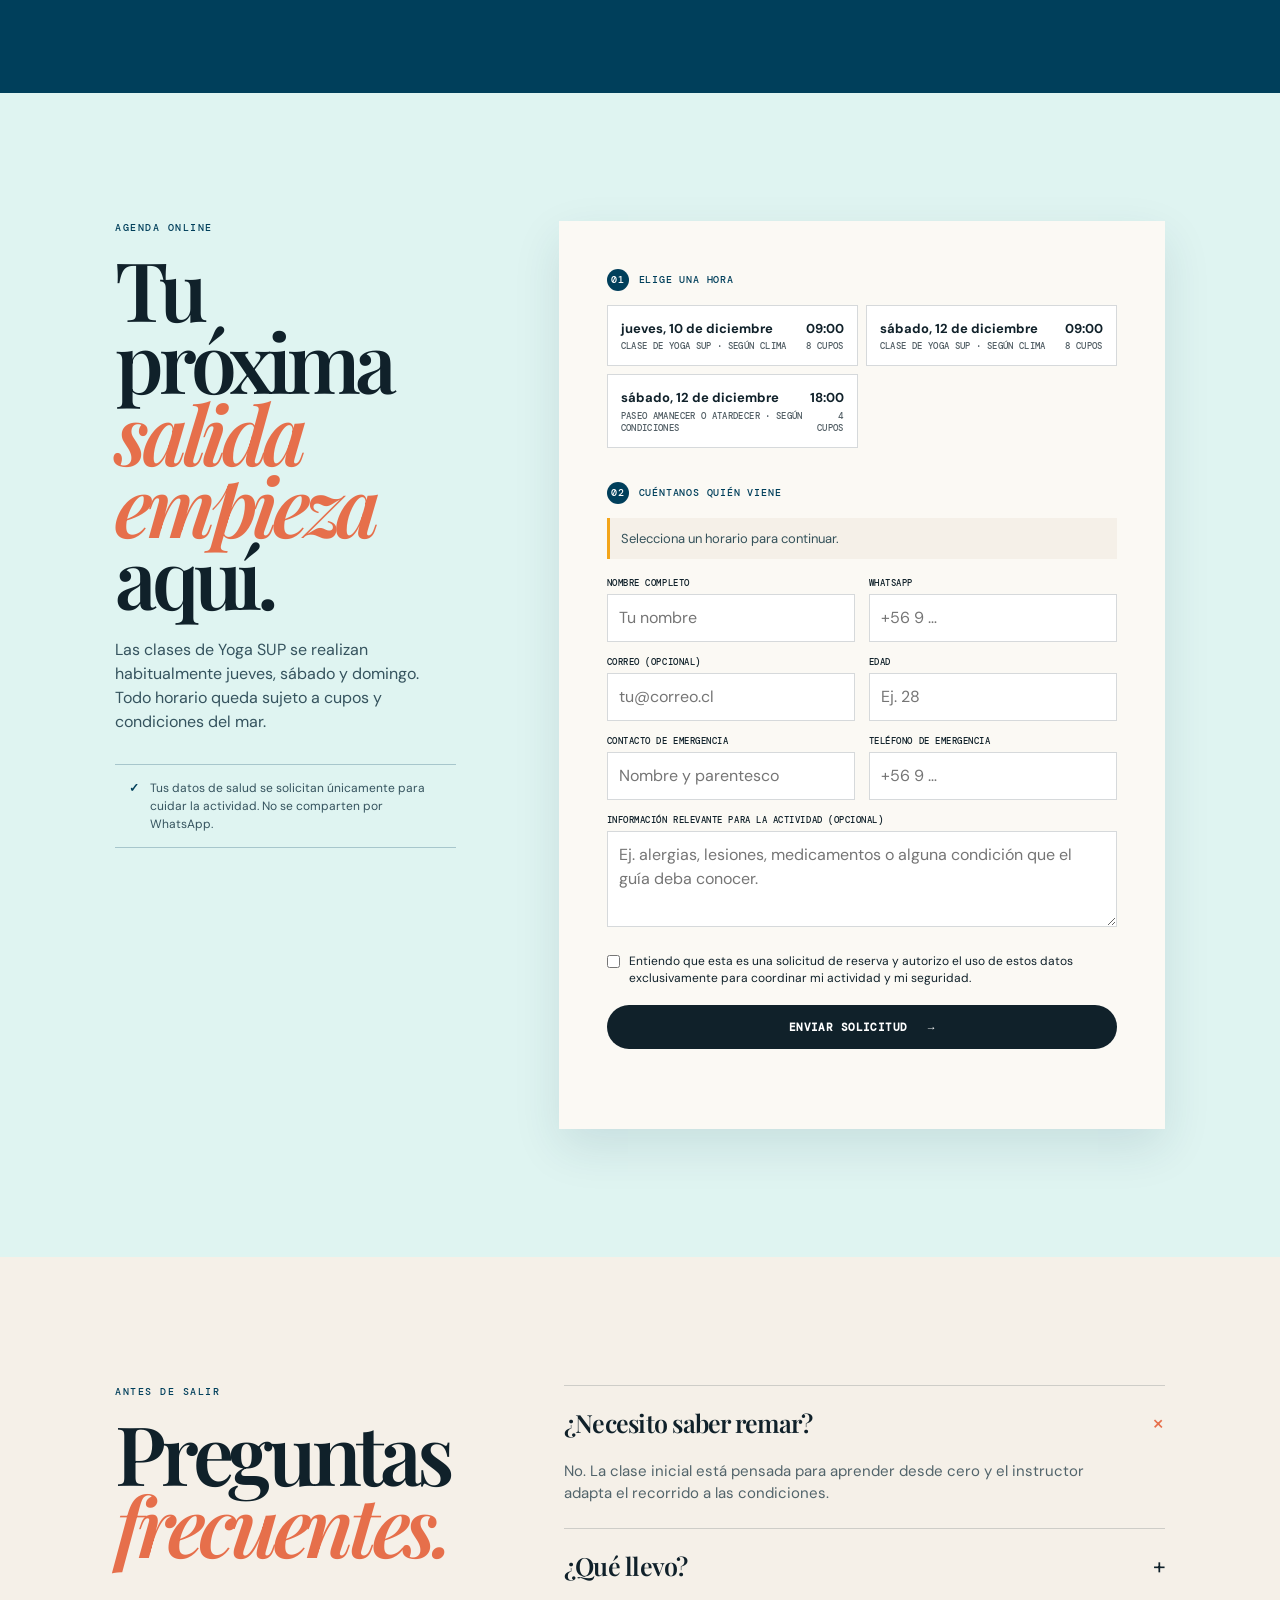
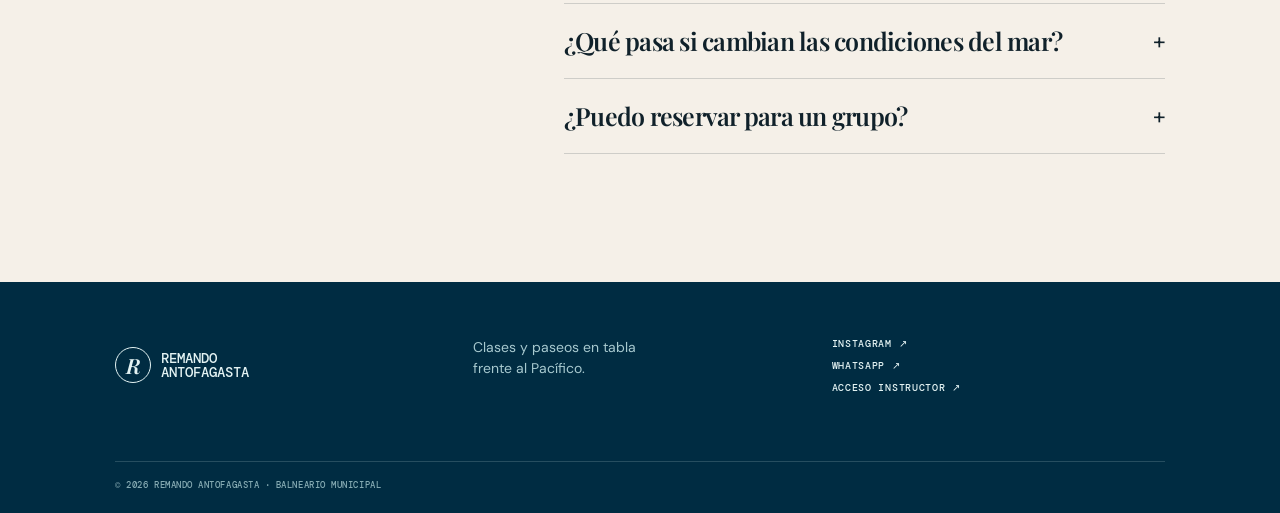
==== commit 4a7cf966: "Acercar experiencia y mostrar Reels de Instagram" ====
--- a/index.html
+++ b/index.html
@@ -9,7 +9,7 @@
     <link rel="preconnect" href="https://fonts.gstatic.com" crossorigin />
     <link href="https://fonts.googleapis.com/css2?family=DM+Mono:wght@400;500&family=DM+Sans:opsz,wght@9..40,400;9..40,500;9..40,600;9..40,700&family=Playfair+Display:ital,wght@0,600;0,700;1,600;1,700&display=swap" rel="stylesheet" />
     <link rel="stylesheet" href="styles.css?v=20260914-mar-y-valores" />
-    <link rel="stylesheet" href="instagram.css?v=20260914-supabase" />
+    <link rel="stylesheet" href="instagram.css?v=20260914-reels" />
     <script defer src="https://cdn.jsdelivr.net/npm/@supabase/supabase-js@2"></script>
     <script defer src="assets/config.js?v=20260914-supabase"></script>
     <script defer src="main.js?v=20260914-mar-y-valores"></script>
@@ -52,18 +52,43 @@
       <section class="intro section-pad" id="experiencia">
         <div class="intro-kicker"><span class="number">01</span><span>Tu primera remada</span></div>
         <div class="intro-grid">
-          <h2 class="display reveal">Un rato lento.<br />Una vista <em>inmensa.</em></h2>
+          <h2 class="display reveal">No vienes a<br />hacerlo perfecto.<br /><em>Vienes a vivirlo.</em></h2>
           <div class="intro-text reveal">
-            <p>Remando Antofagasta crea panoramas para habitantes y visitantes: tours guiados al amanecer y atardecer, clases, Yoga SUP y encuentros sobre su nueva Isla SUP.</p>
-            <p>Partimos desde el Balneario Municipal. El programa se confirma según las condiciones del mar, para cuidar la experiencia y la seguridad de cada grupo.</p>
-            <a class="arrow-link" href="#reserva">Elige tu salida <span>→</span></a>
+            <p>Queremos que te lleves una experiencia bonita: bajar el ritmo, reírte si te caes, mirar Antofagasta desde el agua y volver a tierra con ganas de repetir.</p>
+            <p>No necesitas experiencia previa. Partimos desde el Balneario Municipal, te acompañamos paso a paso y ajustamos cada salida al grupo y a las condiciones del mar.</p>
+            <a class="arrow-link" href="#reels">Mira cómo se vive <span>↓</span></a>
           </div>
         </div>
         <div class="promise-row" aria-label="Incluye">
-          <article><span class="promise-icon">◎</span><strong>Tabla incluida</strong><p>Experiencias SUP aptas para todos los niveles.</p></article>
-          <article><span class="promise-icon">⌁</span><strong>Postales únicas</strong><p>El sol, el mar y la cordillera costera desde el agua.</p></article>
-          <article><span class="promise-icon">◌</span><strong>Más que un paseo</strong><p>Yoga, celebraciones, fotos y colaboraciones en el mar.</p></article>
+          <article><span class="promise-icon">◎</span><strong>Desde cero, sin presión</strong><p>Te explicamos lo necesario y vamos a tu ritmo.</p></article>
+          <article><span class="promise-icon">⌁</span><strong>Una pausa de verdad</strong><p>Mar, sol y una ciudad que se ve distinta desde la tabla.</p></article>
+          <article><span class="promise-icon">◌</span><strong>Con gente y con cuidado</strong><p>Grupos acompañados, condiciones revisadas y recuerdos para llevar.</p></article>
         </div>
+      </section>
+
+      <section class="reel-showcase section-pad" id="reels" aria-labelledby="reels-title">
+        <div class="reel-heading">
+          <div><p class="eyebrow">Remando en movimiento</p><h2 id="reels-title" class="display">Esto es lo que<br /><em>pasa en el agua.</em></h2></div>
+          <p>Reels reales de Remando Antofagasta: tablas, costa, grupos y momentos que no caben en una foto.</p>
+        </div>
+        <div class="reel-deck" aria-label="Videos recientes de Instagram">
+          <article class="reel-window">
+            <div class="reel-window-bar"><span><i></i><i></i><i></i></span><b>REEL 01 · EN EL MAR</b></div>
+            <div class="reel-viewport"><iframe title="Reel de Remando Antofagasta: experiencia en el mar" src="https://www.instagram.com/reel/DdJhqrDMXLQ/embed/" loading="lazy" allow="autoplay; encrypted-media; picture-in-picture" scrolling="no"></iframe></div>
+            <a href="https://www.instagram.com/reel/DdJhqrDMXLQ/" target="_blank" rel="noreferrer">Ver Reel en Instagram ↗</a>
+          </article>
+          <article class="reel-window">
+            <div class="reel-window-bar"><span><i></i><i></i><i></i></span><b>REEL 02 · COSTA</b></div>
+            <div class="reel-viewport"><iframe title="Reel de Remando Antofagasta: costa de Antofagasta" src="https://www.instagram.com/reel/DdH3TWKRG58/embed/" loading="lazy" allow="autoplay; encrypted-media; picture-in-picture" scrolling="no"></iframe></div>
+            <a href="https://www.instagram.com/reel/DdH3TWKRG58/" target="_blank" rel="noreferrer">Ver Reel en Instagram ↗</a>
+          </article>
+          <article class="reel-window">
+            <div class="reel-window-bar"><span><i></i><i></i><i></i></span><b>REEL 03 · EXPERIENCIA</b></div>
+            <div class="reel-viewport"><iframe title="Reel de Remando Antofagasta: salida en tabla" src="https://www.instagram.com/reel/Dc7yo00Nkb6/embed/" loading="lazy" allow="autoplay; encrypted-media; picture-in-picture" scrolling="no"></iframe></div>
+            <a href="https://www.instagram.com/reel/Dc7yo00Nkb6/" target="_blank" rel="noreferrer">Ver Reel en Instagram ↗</a>
+          </article>
+        </div>
+        <a class="reel-profile-link" href="https://www.instagram.com/remandoxantofagasta/reels/" target="_blank" rel="noreferrer">Ver todos los Reels de @remandoxantofagasta <span>↗</span></a>
       </section>
 
       <section class="coast-story">
--- a/instagram.css
+++ b/instagram.css
@@ -1,25 +1,5 @@
-.real-gallery { display:grid; grid-template-columns:repeat(4,minmax(0,1fr)); gap:16px; align-items:start; }
-.real-post-card { margin:0; overflow:hidden; background:#fff; border:1px solid var(--line); box-shadow:0 18px 34px rgba(7,35,46,.08); }
-.real-post-card img { display:block; width:100%; height:280px; object-fit:cover; background:#d9e2e3; transition:transform .7s var(--ease); }
-.real-post-card:hover img { transform:scale(1.04); }
-.real-post-card figcaption { display:grid; gap:8px; padding:19px; min-height:164px; }
-.real-post-card figcaption strong { color:var(--ocean); font:600 20px/1 var(--serif); letter-spacing:-.03em; }
-.real-post-card figcaption span { color:#52646b; font-size:13px; line-height:1.45; }
-.real-post-card figcaption a { color:#6c7f85; font:400 9px/1.3 var(--mono); letter-spacing:.04em; text-decoration:underline; text-underline-offset:3px; }
-.instagram-gallery-link { display:inline-flex; gap:12px; margin-top:28px; padding-bottom:5px; border-bottom:1px solid currentColor; color:var(--ocean); font:500 11px var(--mono); letter-spacing:.06em; text-transform:uppercase; }
-.instagram-gallery-link span { transition:transform .3s var(--ease); }
-.instagram-gallery-link:hover span { transform:translate(3px,-3px); }
-.sea-map { background:#e7f1f2; padding-top:130px; padding-bottom:130px; }
-.sea-map-heading { display:grid; grid-template-columns:1fr .47fr; align-items:end; gap:8vw; margin-bottom:44px; }
-.sea-map-heading>p { max-width:470px; margin:0 0 8px; color:#50636a; font-size:15px; line-height:1.55; }
-.sea-map-frame { position:relative; min-height:650px; overflow:hidden; background:#0a3544; box-shadow:0 26px 50px rgba(9,50,62,.2); }
-.sea-map-frame::after { content:""; position:absolute; inset:auto 0 0; height:78px; pointer-events:none; background:linear-gradient(0deg,rgba(4,28,39,.38),transparent); }
-.sea-map-frame iframe { position:absolute; inset:0; width:100%; height:100%; border:0; background:#0a3544; }
-.sea-map-badge { position:absolute; z-index:2; top:18px; left:18px; display:inline-flex; align-items:center; gap:8px; padding:10px 12px; color:#fff; background:rgba(3,31,43,.82); backdrop-filter:blur(8px); font:500 10px var(--mono); letter-spacing:.09em; text-transform:uppercase; pointer-events:none; }
-.sea-map-badge span { width:8px; height:8px; border-radius:50%; background:var(--sun); animation:seaPulse 2.5s infinite; }
-.sea-map-foot { display:flex; justify-content:space-between; gap:28px; align-items:flex-start; padding-top:18px; color:#50636a; font-size:12px; line-height:1.5; }
-.sea-map-foot p { max-width:590px; margin:0; }
-.sea-map-foot a { flex:0 0 auto; color:var(--ocean); font:500 10px var(--mono); letter-spacing:.05em; text-transform:uppercase; text-decoration:underline; text-underline-offset:4px; }
-@media (max-width:1100px) { .real-gallery { grid-template-columns:repeat(2,minmax(0,1fr)); } .real-post-card img { height:360px; } }
-@media (max-width:800px) { .sea-map { padding-top:76px; padding-bottom:76px; } .sea-map-heading { grid-template-columns:1fr; gap:24px; } .sea-map-frame { min-height:580px; } .sea-map-foot { display:grid; gap:12px; } }
-@media (max-width:620px) { .real-gallery { grid-template-columns:1fr; } .real-post-card img { height:360px; } .real-post-card figcaption { min-height:0; } .sea-map-frame { min-height:520px; } .sea-map-badge { top:12px; left:12px; } }
+.reel-showcase{overflow:hidden;background:var(--paper)}
+.reel-heading{display:grid;grid-template-columns:1fr .44fr;gap:8vw;align-items:end;margin-bottom:54px}.reel-heading>p{max-width:400px;margin:0 0 8px;color:#53646c;font-size:15px;line-height:1.55}.reel-heading .display{font-size:clamp(45px,6.4vw,98px)}
+.reel-deck{display:grid;grid-template-columns:repeat(3,minmax(0,1fr));gap:clamp(13px,2.3vw,32px);align-items:start;max-width:1210px;margin:auto}.reel-window{overflow:hidden;background:#062e3e;border:1px solid rgba(0,63,91,.22);box-shadow:0 22px 43px rgba(5,44,58,.16);transition:transform .5s var(--ease),box-shadow .5s var(--ease);animation:reelFloat 7s ease-in-out infinite alternate}.reel-window:nth-child(2){margin-top:42px;animation-delay:-2.5s}.reel-window:nth-child(3){margin-top:15px;animation-delay:-4.2s}.reel-window:hover{z-index:1;transform:translateY(-11px) rotate(0deg);box-shadow:0 33px 55px rgba(5,44,58,.24)}.reel-window-bar{display:flex;align-items:center;justify-content:space-between;gap:10px;padding:12px 14px;color:#dff4f1;background:#003f5b;font:500 9px var(--mono);letter-spacing:.07em}.reel-window-bar span{display:flex;gap:5px}.reel-window-bar i{display:block;width:7px;height:7px;border-radius:50%;background:#93b7bf}.reel-window-bar i:first-child{background:var(--coral)}.reel-window-bar i:nth-child(2){background:var(--sun)}.reel-viewport{position:relative;min-height:485px;overflow:hidden;background:#10212a}.reel-viewport:after{content:"";position:absolute;inset:auto 0 0;height:40px;pointer-events:none;background:linear-gradient(0deg,rgba(0,44,66,.28),transparent)}.reel-viewport iframe{display:block;width:100%;height:570px;border:0;background:#10212a}.reel-window>a{display:flex;justify-content:space-between;padding:14px;color:#fff;background:#062e3e;font:500 9px var(--mono);letter-spacing:.06em;text-transform:uppercase}.reel-window>a:hover{color:var(--sun)}.reel-profile-link{display:inline-flex;gap:12px;margin-top:54px;padding-bottom:5px;border-bottom:1px solid currentColor;color:var(--ocean);font:500 11px var(--mono);letter-spacing:.06em;text-transform:uppercase}.reel-profile-link span{transition:transform .3s var(--ease)}.reel-profile-link:hover span{transform:translate(3px,-3px)}@keyframes reelFloat{to{transform:translateY(-9px) rotate(.4deg)}}
+@media (max-width:900px){.reel-heading{grid-template-columns:1fr;gap:22px}.reel-deck{grid-template-columns:repeat(3,minmax(230px,1fr));overflow:auto;margin-right:-22px;padding:0 22px 25px 0;scroll-snap-type:x mandatory}.reel-window{scroll-snap-align:start}.reel-window:nth-child(2),.reel-window:nth-child(3){margin-top:0}.reel-viewport{min-height:430px}.reel-viewport iframe{height:520px}}
+@media (max-width:620px){.reel-showcase{padding-top:76px;padding-bottom:76px}.reel-deck{grid-template-columns:82vw}.reel-window{animation:none}.reel-viewport{min-height:470px}.reel-viewport iframe{height:560px}.reel-profile-link{margin-top:30px;font-size:9px}}
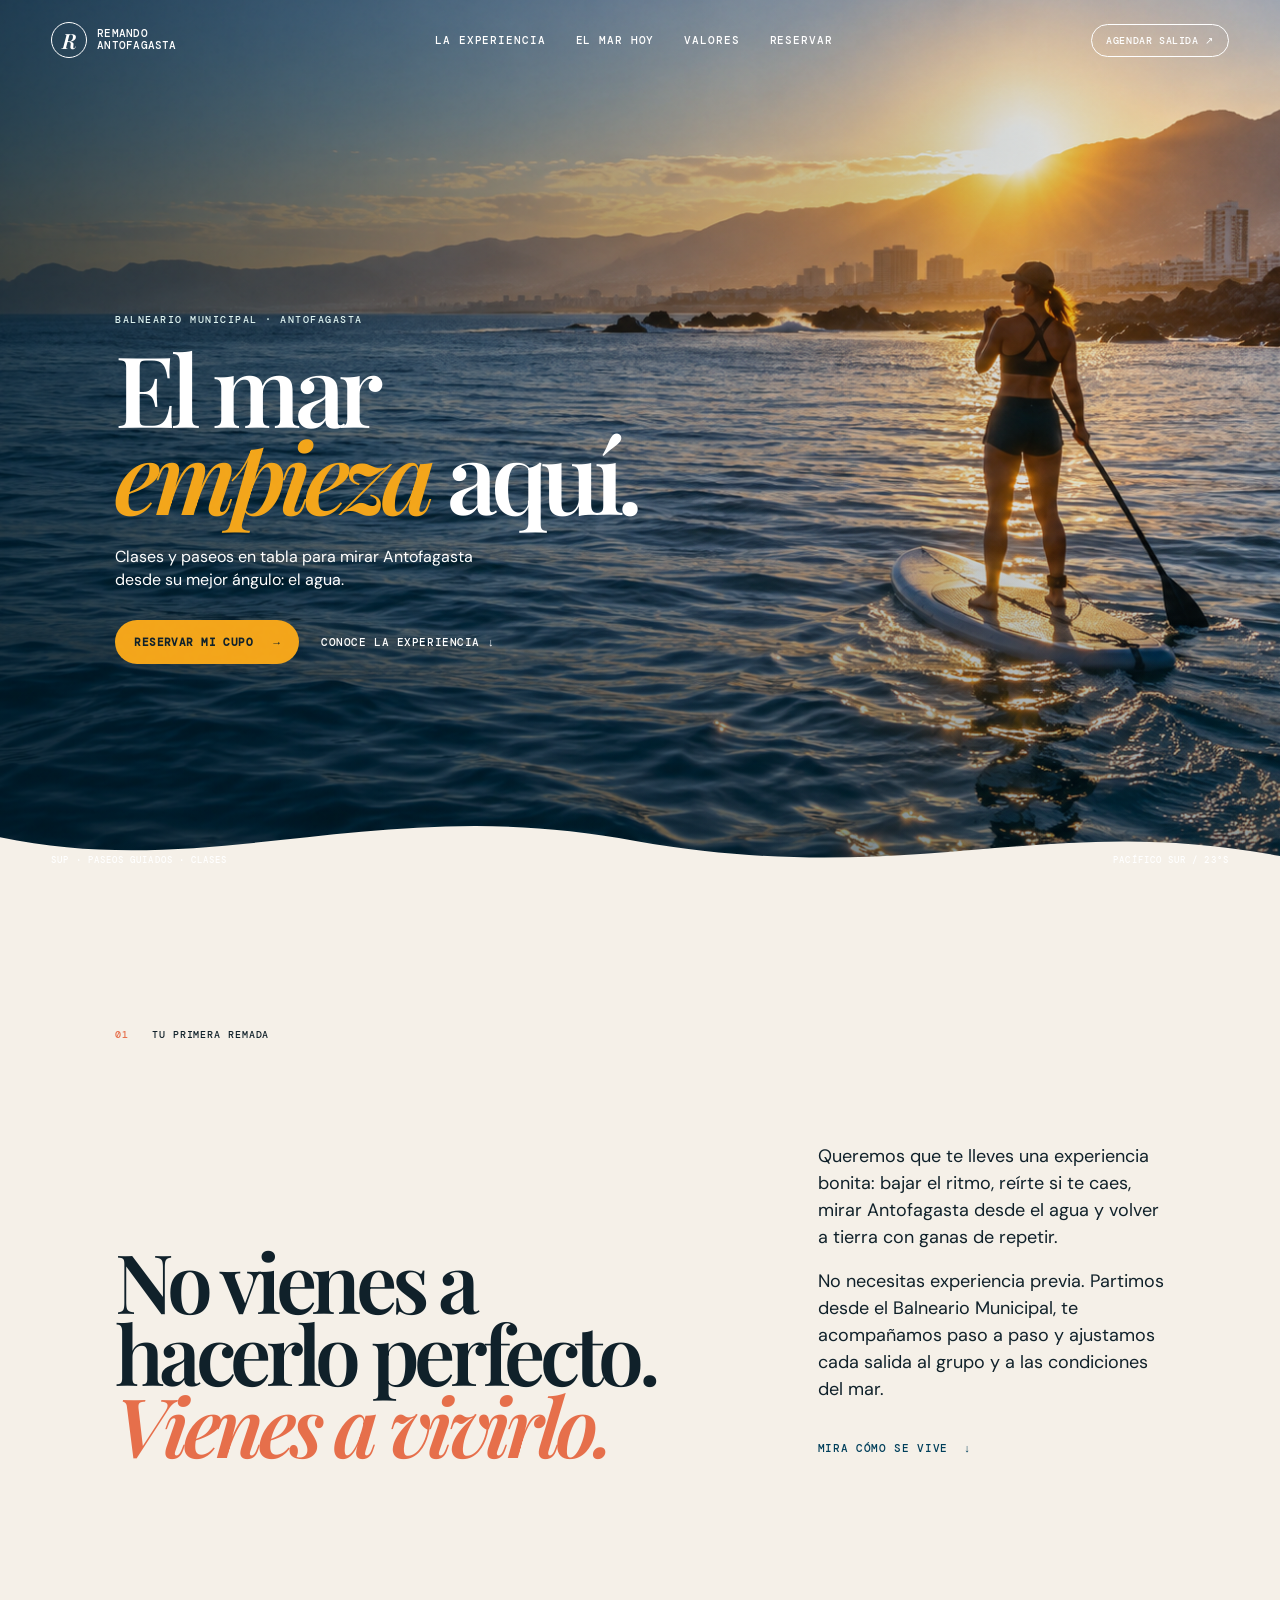
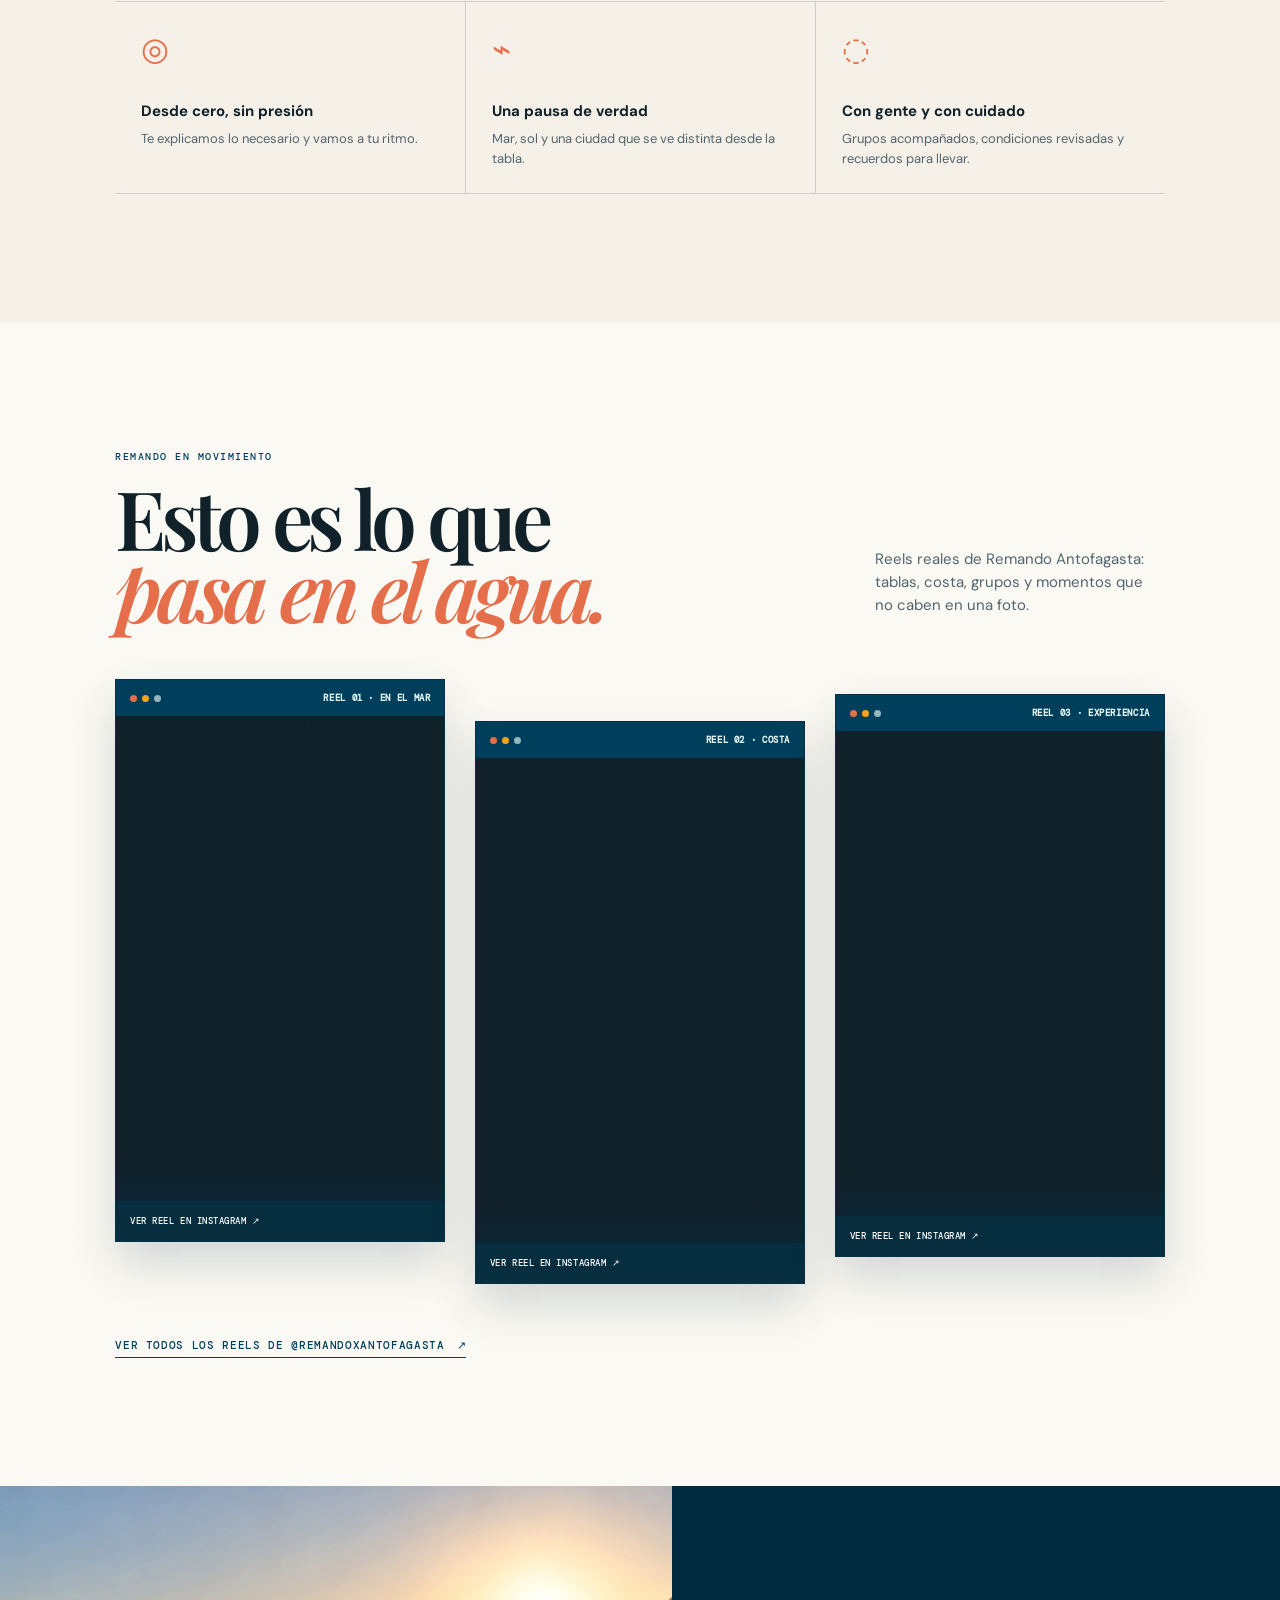
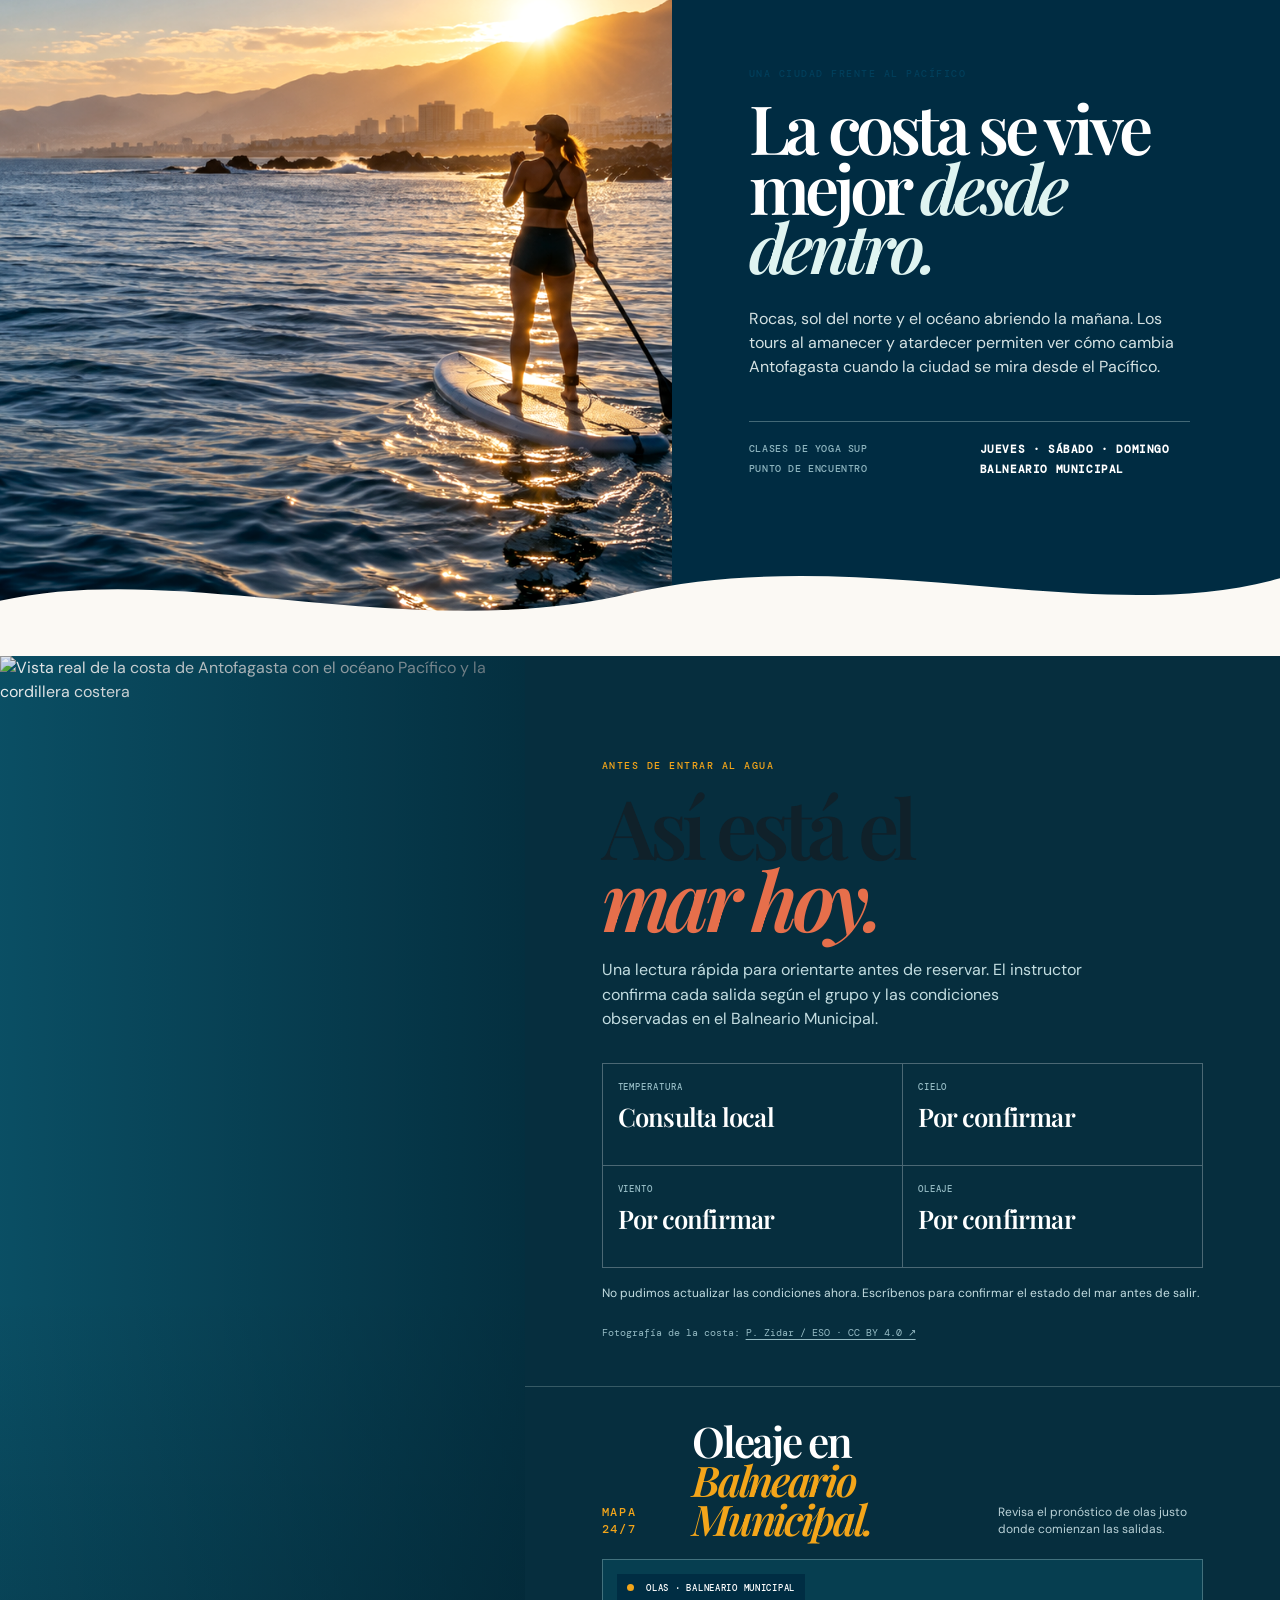
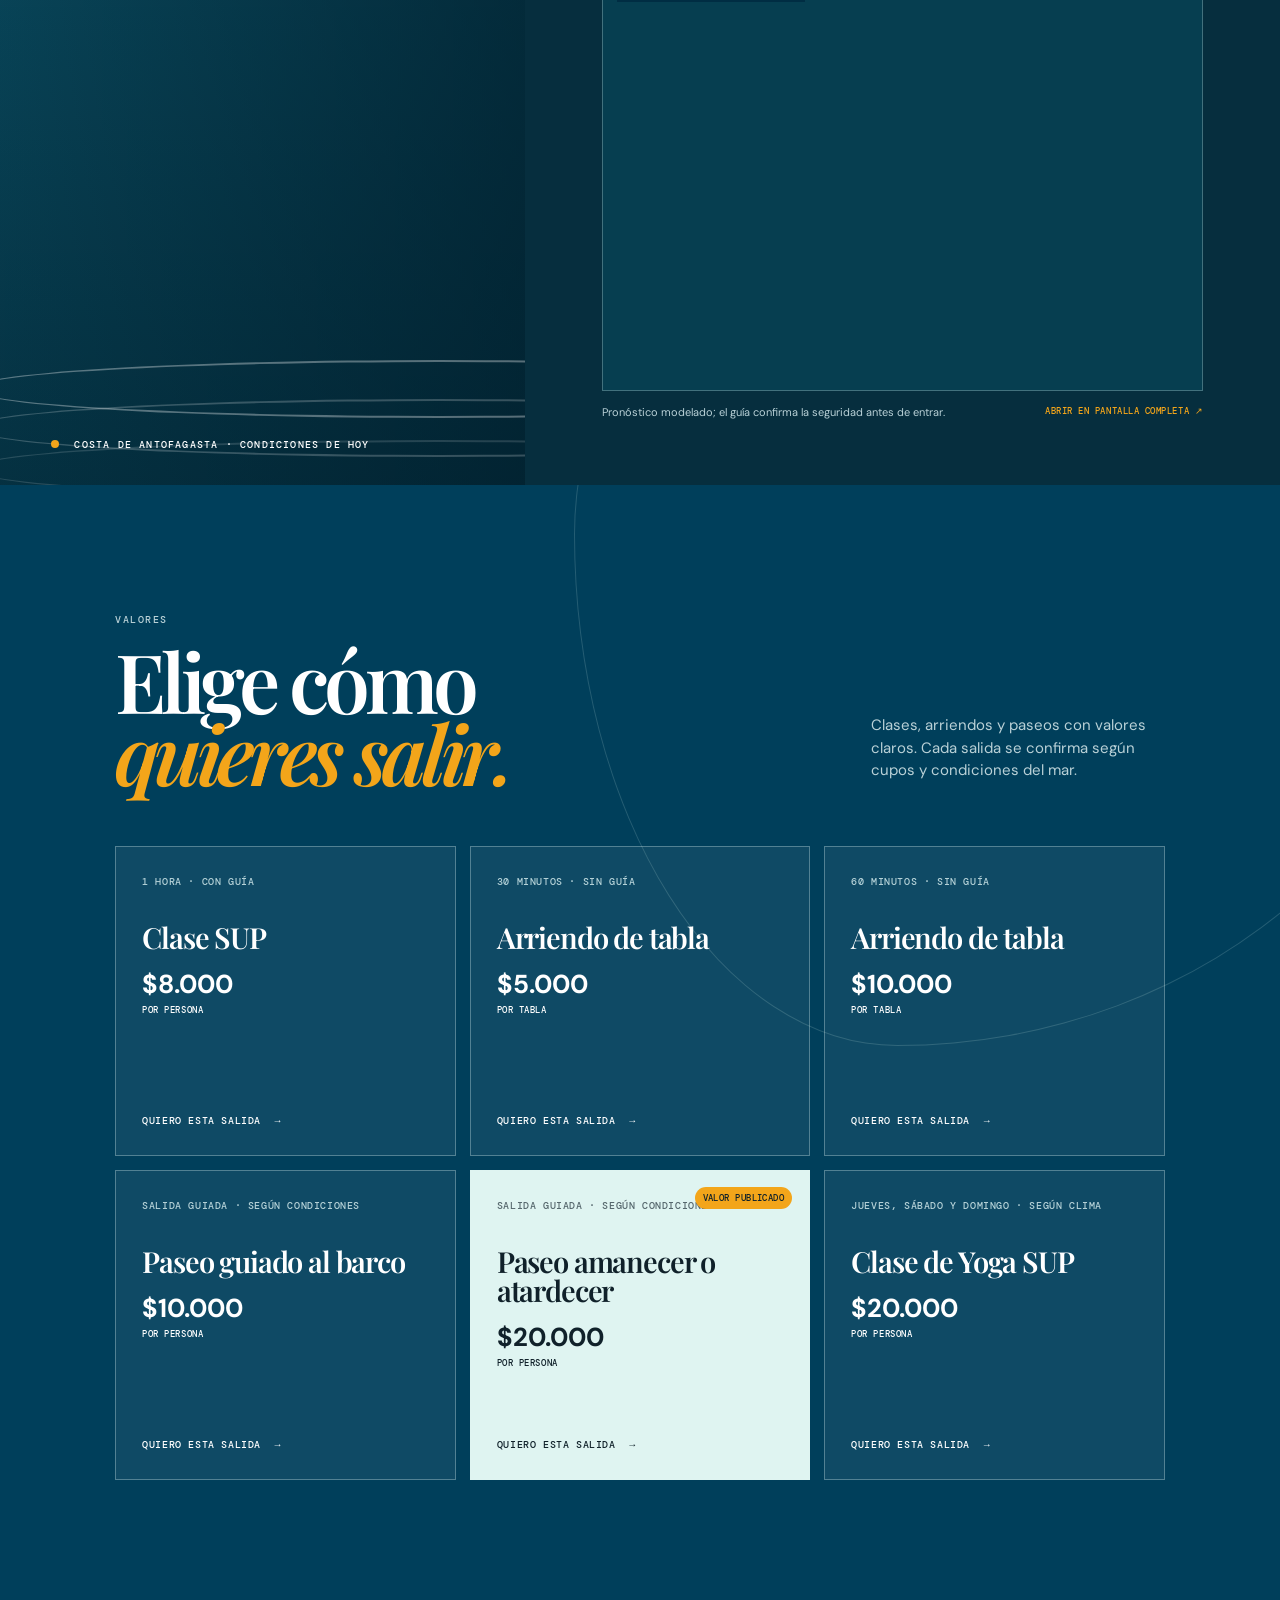
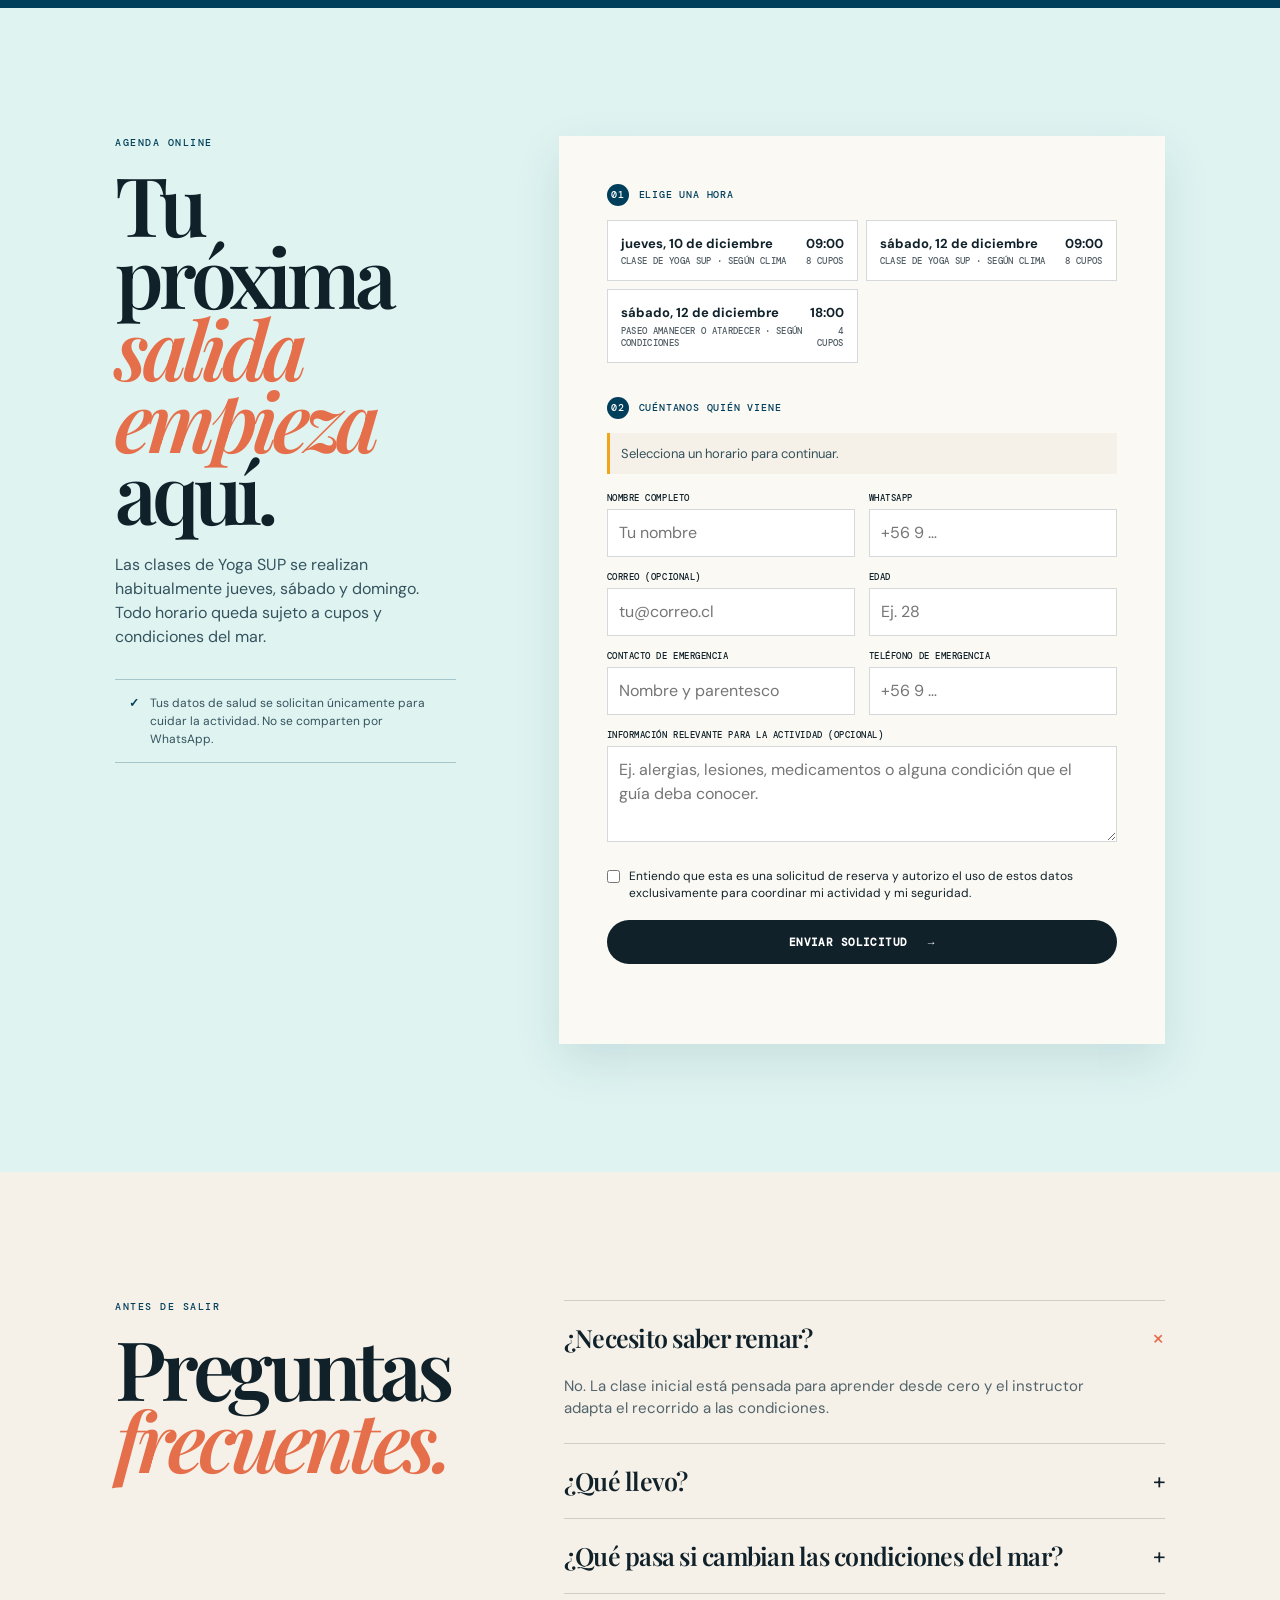
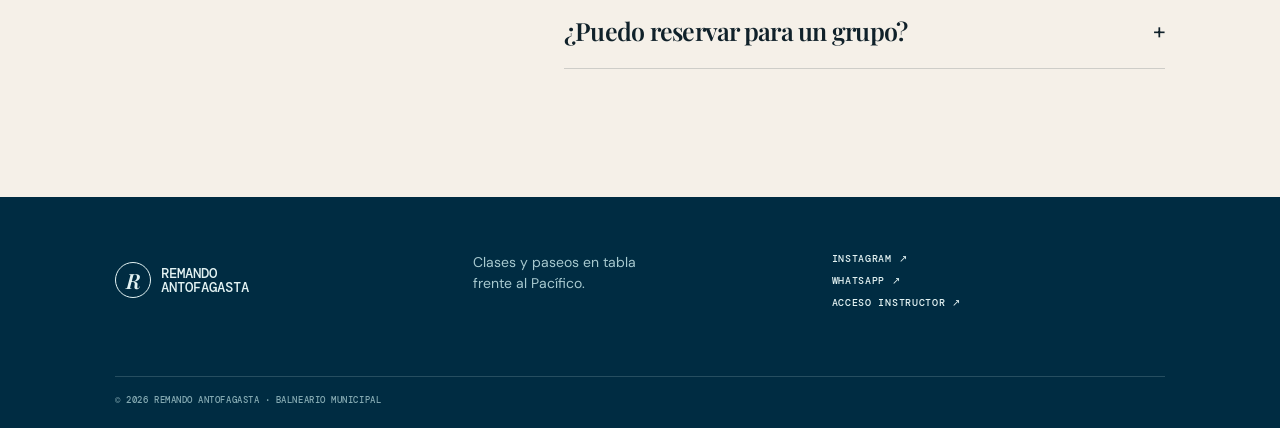
==== commit dc2d098f: "Usar reproductor oficial y optimizar Reels móviles" ====
--- a/index.html
+++ b/index.html
@@ -9,10 +9,11 @@
     <link rel="preconnect" href="https://fonts.gstatic.com" crossorigin />
     <link href="https://fonts.googleapis.com/css2?family=DM+Mono:wght@400;500&family=DM+Sans:opsz,wght@9..40,400;9..40,500;9..40,600;9..40,700&family=Playfair+Display:ital,wght@0,600;0,700;1,600;1,700&display=swap" rel="stylesheet" />
     <link rel="stylesheet" href="styles.css?v=20260914-mar-y-valores" />
-    <link rel="stylesheet" href="instagram.css?v=20260914-reels" />
+    <link rel="stylesheet" href="instagram.css?v=20260914-reels-v2" />
     <script defer src="https://cdn.jsdelivr.net/npm/@supabase/supabase-js@2"></script>
     <script defer src="assets/config.js?v=20260914-supabase"></script>
     <script defer src="main.js?v=20260914-mar-y-valores"></script>
+    <script async src="https://www.instagram.com/embed.js"></script>
   </head>
   <body>
     <div class="ocean-grain" aria-hidden="true"></div>
@@ -74,17 +75,17 @@
         <div class="reel-deck" aria-label="Videos recientes de Instagram">
           <article class="reel-window">
             <div class="reel-window-bar"><span><i></i><i></i><i></i></span><b>REEL 01 · EN EL MAR</b></div>
-            <div class="reel-viewport"><iframe title="Reel de Remando Antofagasta: experiencia en el mar" src="https://www.instagram.com/reel/DdJhqrDMXLQ/embed/" loading="lazy" allow="autoplay; encrypted-media; picture-in-picture" scrolling="no"></iframe></div>
+            <div class="reel-viewport"><blockquote class="instagram-media" data-instgrm-permalink="https://www.instagram.com/reel/DdJhqrDMXLQ/" data-instgrm-version="14"><a href="https://www.instagram.com/reel/DdJhqrDMXLQ/" target="_blank" rel="noreferrer">Ver Reel 01 de Remando Antofagasta</a></blockquote></div>
             <a href="https://www.instagram.com/reel/DdJhqrDMXLQ/" target="_blank" rel="noreferrer">Ver Reel en Instagram ↗</a>
           </article>
           <article class="reel-window">
             <div class="reel-window-bar"><span><i></i><i></i><i></i></span><b>REEL 02 · COSTA</b></div>
-            <div class="reel-viewport"><iframe title="Reel de Remando Antofagasta: costa de Antofagasta" src="https://www.instagram.com/reel/DdH3TWKRG58/embed/" loading="lazy" allow="autoplay; encrypted-media; picture-in-picture" scrolling="no"></iframe></div>
+            <div class="reel-viewport"><blockquote class="instagram-media" data-instgrm-permalink="https://www.instagram.com/reel/DdH3TWKRG58/" data-instgrm-version="14"><a href="https://www.instagram.com/reel/DdH3TWKRG58/" target="_blank" rel="noreferrer">Ver Reel 02 de Remando Antofagasta</a></blockquote></div>
             <a href="https://www.instagram.com/reel/DdH3TWKRG58/" target="_blank" rel="noreferrer">Ver Reel en Instagram ↗</a>
           </article>
           <article class="reel-window">
             <div class="reel-window-bar"><span><i></i><i></i><i></i></span><b>REEL 03 · EXPERIENCIA</b></div>
-            <div class="reel-viewport"><iframe title="Reel de Remando Antofagasta: salida en tabla" src="https://www.instagram.com/reel/Dc7yo00Nkb6/embed/" loading="lazy" allow="autoplay; encrypted-media; picture-in-picture" scrolling="no"></iframe></div>
+            <div class="reel-viewport"><blockquote class="instagram-media" data-instgrm-permalink="https://www.instagram.com/reel/Dc7yo00Nkb6/" data-instgrm-version="14"><a href="https://www.instagram.com/reel/Dc7yo00Nkb6/" target="_blank" rel="noreferrer">Ver Reel 03 de Remando Antofagasta</a></blockquote></div>
             <a href="https://www.instagram.com/reel/Dc7yo00Nkb6/" target="_blank" rel="noreferrer">Ver Reel en Instagram ↗</a>
           </article>
         </div>
--- a/instagram.css
+++ b/instagram.css
@@ -1,5 +1,5 @@
 .reel-showcase{overflow:hidden;background:var(--paper)}
 .reel-heading{display:grid;grid-template-columns:1fr .44fr;gap:8vw;align-items:end;margin-bottom:54px}.reel-heading>p{max-width:400px;margin:0 0 8px;color:#53646c;font-size:15px;line-height:1.55}.reel-heading .display{font-size:clamp(45px,6.4vw,98px)}
-.reel-deck{display:grid;grid-template-columns:repeat(3,minmax(0,1fr));gap:clamp(13px,2.3vw,32px);align-items:start;max-width:1210px;margin:auto}.reel-window{overflow:hidden;background:#062e3e;border:1px solid rgba(0,63,91,.22);box-shadow:0 22px 43px rgba(5,44,58,.16);transition:transform .5s var(--ease),box-shadow .5s var(--ease);animation:reelFloat 7s ease-in-out infinite alternate}.reel-window:nth-child(2){margin-top:42px;animation-delay:-2.5s}.reel-window:nth-child(3){margin-top:15px;animation-delay:-4.2s}.reel-window:hover{z-index:1;transform:translateY(-11px) rotate(0deg);box-shadow:0 33px 55px rgba(5,44,58,.24)}.reel-window-bar{display:flex;align-items:center;justify-content:space-between;gap:10px;padding:12px 14px;color:#dff4f1;background:#003f5b;font:500 9px var(--mono);letter-spacing:.07em}.reel-window-bar span{display:flex;gap:5px}.reel-window-bar i{display:block;width:7px;height:7px;border-radius:50%;background:#93b7bf}.reel-window-bar i:first-child{background:var(--coral)}.reel-window-bar i:nth-child(2){background:var(--sun)}.reel-viewport{position:relative;min-height:485px;overflow:hidden;background:#10212a}.reel-viewport:after{content:"";position:absolute;inset:auto 0 0;height:40px;pointer-events:none;background:linear-gradient(0deg,rgba(0,44,66,.28),transparent)}.reel-viewport iframe{display:block;width:100%;height:570px;border:0;background:#10212a}.reel-window>a{display:flex;justify-content:space-between;padding:14px;color:#fff;background:#062e3e;font:500 9px var(--mono);letter-spacing:.06em;text-transform:uppercase}.reel-window>a:hover{color:var(--sun)}.reel-profile-link{display:inline-flex;gap:12px;margin-top:54px;padding-bottom:5px;border-bottom:1px solid currentColor;color:var(--ocean);font:500 11px var(--mono);letter-spacing:.06em;text-transform:uppercase}.reel-profile-link span{transition:transform .3s var(--ease)}.reel-profile-link:hover span{transform:translate(3px,-3px)}@keyframes reelFloat{to{transform:translateY(-9px) rotate(.4deg)}}
-@media (max-width:900px){.reel-heading{grid-template-columns:1fr;gap:22px}.reel-deck{grid-template-columns:repeat(3,minmax(230px,1fr));overflow:auto;margin-right:-22px;padding:0 22px 25px 0;scroll-snap-type:x mandatory}.reel-window{scroll-snap-align:start}.reel-window:nth-child(2),.reel-window:nth-child(3){margin-top:0}.reel-viewport{min-height:430px}.reel-viewport iframe{height:520px}}
-@media (max-width:620px){.reel-showcase{padding-top:76px;padding-bottom:76px}.reel-deck{grid-template-columns:82vw}.reel-window{animation:none}.reel-viewport{min-height:470px}.reel-viewport iframe{height:560px}.reel-profile-link{margin-top:30px;font-size:9px}}
+.reel-deck{display:grid;grid-template-columns:repeat(3,minmax(0,1fr));gap:clamp(13px,2.3vw,32px);align-items:start;max-width:1210px;margin:auto}.reel-window{overflow:hidden;background:#062e3e;border:1px solid rgba(0,63,91,.22);box-shadow:0 22px 43px rgba(5,44,58,.16);transition:transform .5s var(--ease),box-shadow .5s var(--ease);animation:reelFloat 7s ease-in-out infinite alternate}.reel-window:nth-child(2){margin-top:42px;animation-delay:-2.5s}.reel-window:nth-child(3){margin-top:15px;animation-delay:-4.2s}.reel-window:hover{z-index:1;transform:translateY(-11px) rotate(0deg);box-shadow:0 33px 55px rgba(5,44,58,.24)}.reel-window-bar{display:flex;align-items:center;justify-content:space-between;gap:10px;padding:12px 14px;color:#dff4f1;background:#003f5b;font:500 9px var(--mono);letter-spacing:.07em}.reel-window-bar span{display:flex;gap:5px}.reel-window-bar i{display:block;width:7px;height:7px;border-radius:50%;background:#93b7bf}.reel-window-bar i:first-child{background:var(--coral)}.reel-window-bar i:nth-child(2){background:var(--sun)}.reel-viewport{position:relative;min-height:485px;overflow:hidden;background:#10212a}.reel-viewport:after{content:"";position:absolute;z-index:2;inset:auto 0 0;height:40px;pointer-events:none;background:linear-gradient(0deg,rgba(0,44,66,.28),transparent)}.reel-viewport .instagram-media{width:100%!important;min-width:0!important;max-width:none!important;margin:0!important;background:#10212a!important}.reel-viewport iframe{display:block!important;width:100%!important;min-width:0!important;height:570px!important;border:0!important;background:#10212a}.reel-window>a{display:flex;justify-content:space-between;padding:14px;color:#fff;background:#062e3e;font:500 9px var(--mono);letter-spacing:.06em;text-transform:uppercase}.reel-window>a:hover{color:var(--sun)}.reel-profile-link{display:inline-flex;gap:12px;margin-top:54px;padding-bottom:5px;border-bottom:1px solid currentColor;color:var(--ocean);font:500 11px var(--mono);letter-spacing:.06em;text-transform:uppercase}.reel-profile-link span{transition:transform .3s var(--ease)}.reel-profile-link:hover span{transform:translate(3px,-3px)}@keyframes reelFloat{to{transform:translateY(-9px) rotate(.4deg)}}
+@media (max-width:900px){.reel-heading{grid-template-columns:1fr;gap:22px}.reel-deck{grid-template-columns:repeat(3,minmax(230px,1fr));overflow:auto;margin-right:-22px;padding:0 22px 25px 0;scroll-snap-type:x mandatory}.reel-window{scroll-snap-align:start}.reel-window:nth-child(2),.reel-window:nth-child(3){margin-top:0}.reel-viewport{min-height:430px}.reel-viewport iframe{height:520px!important}}
+@media (max-width:620px){.reel-showcase{padding-top:76px;padding-bottom:76px}.reel-deck{grid-template-columns:82vw}.reel-window{animation:none}.reel-viewport{min-height:470px}.reel-viewport iframe{height:560px!important}.reel-profile-link{margin-top:30px;font-size:9px}}
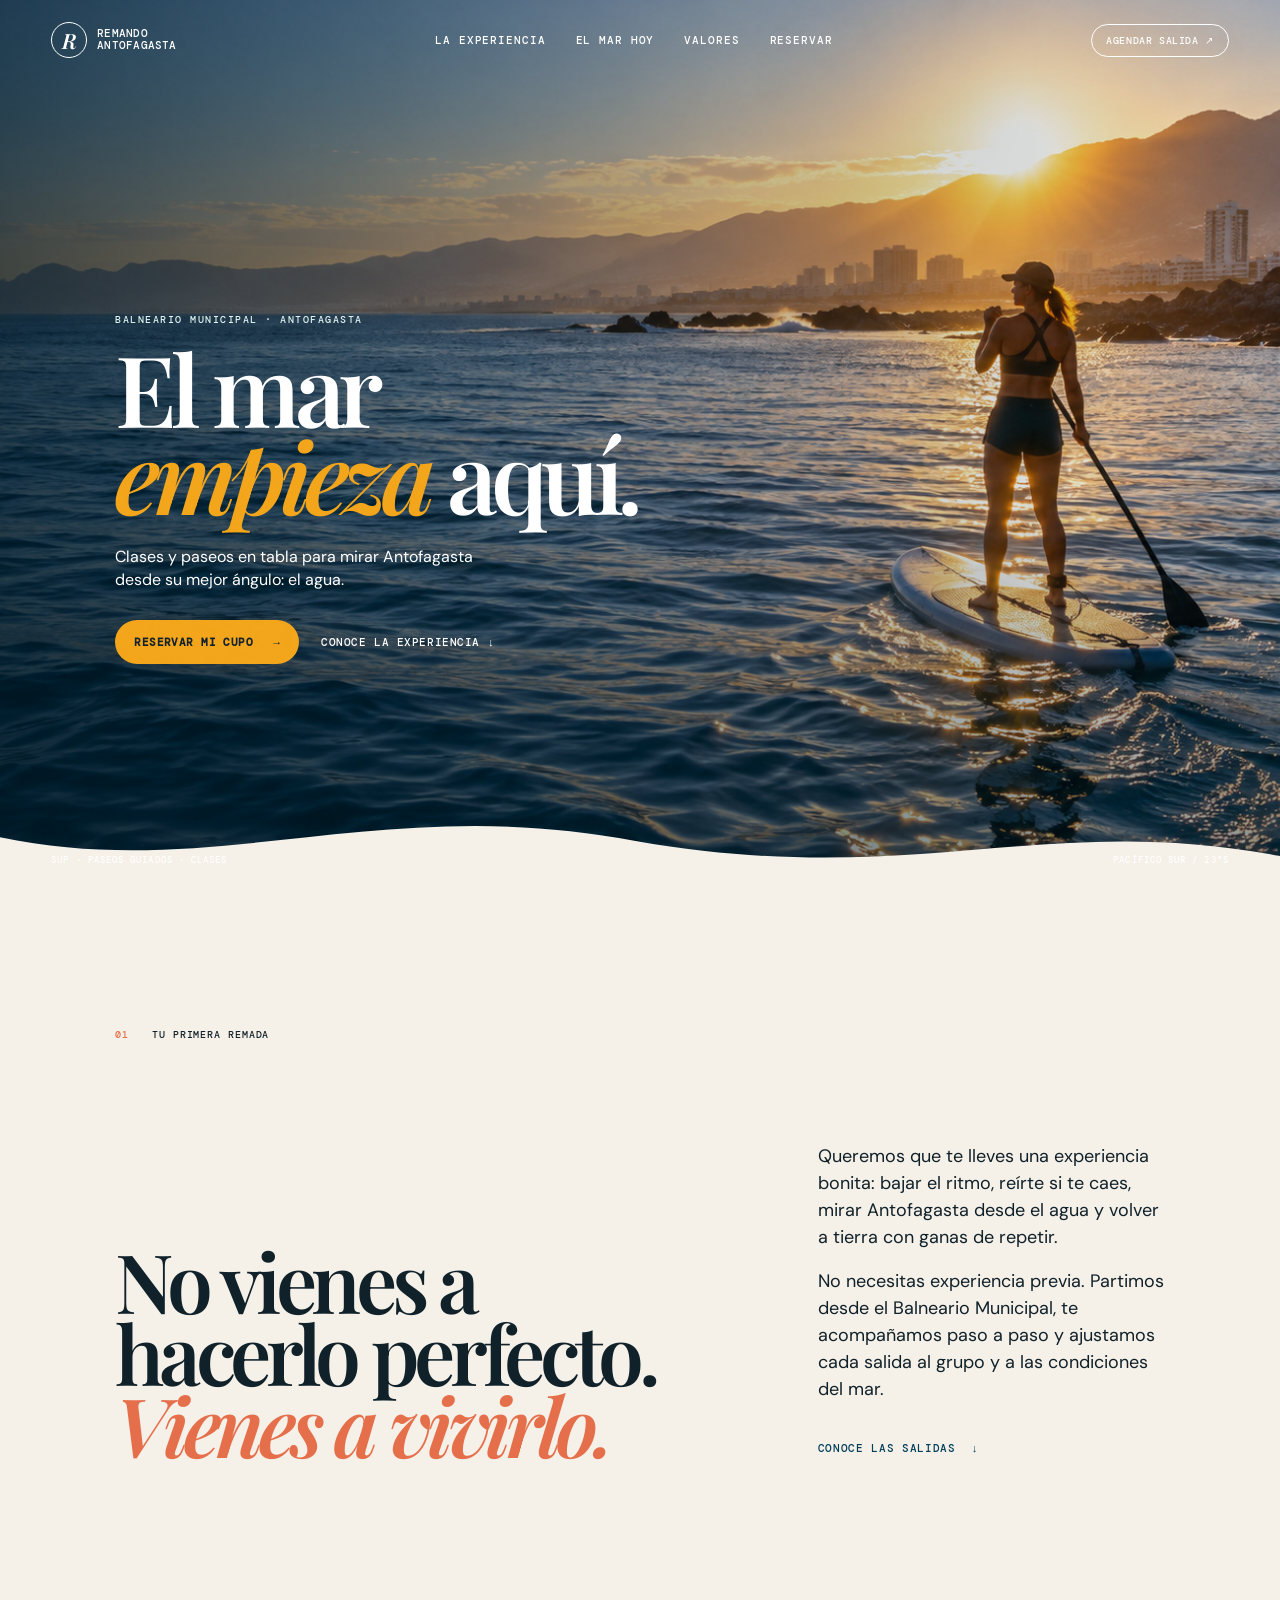
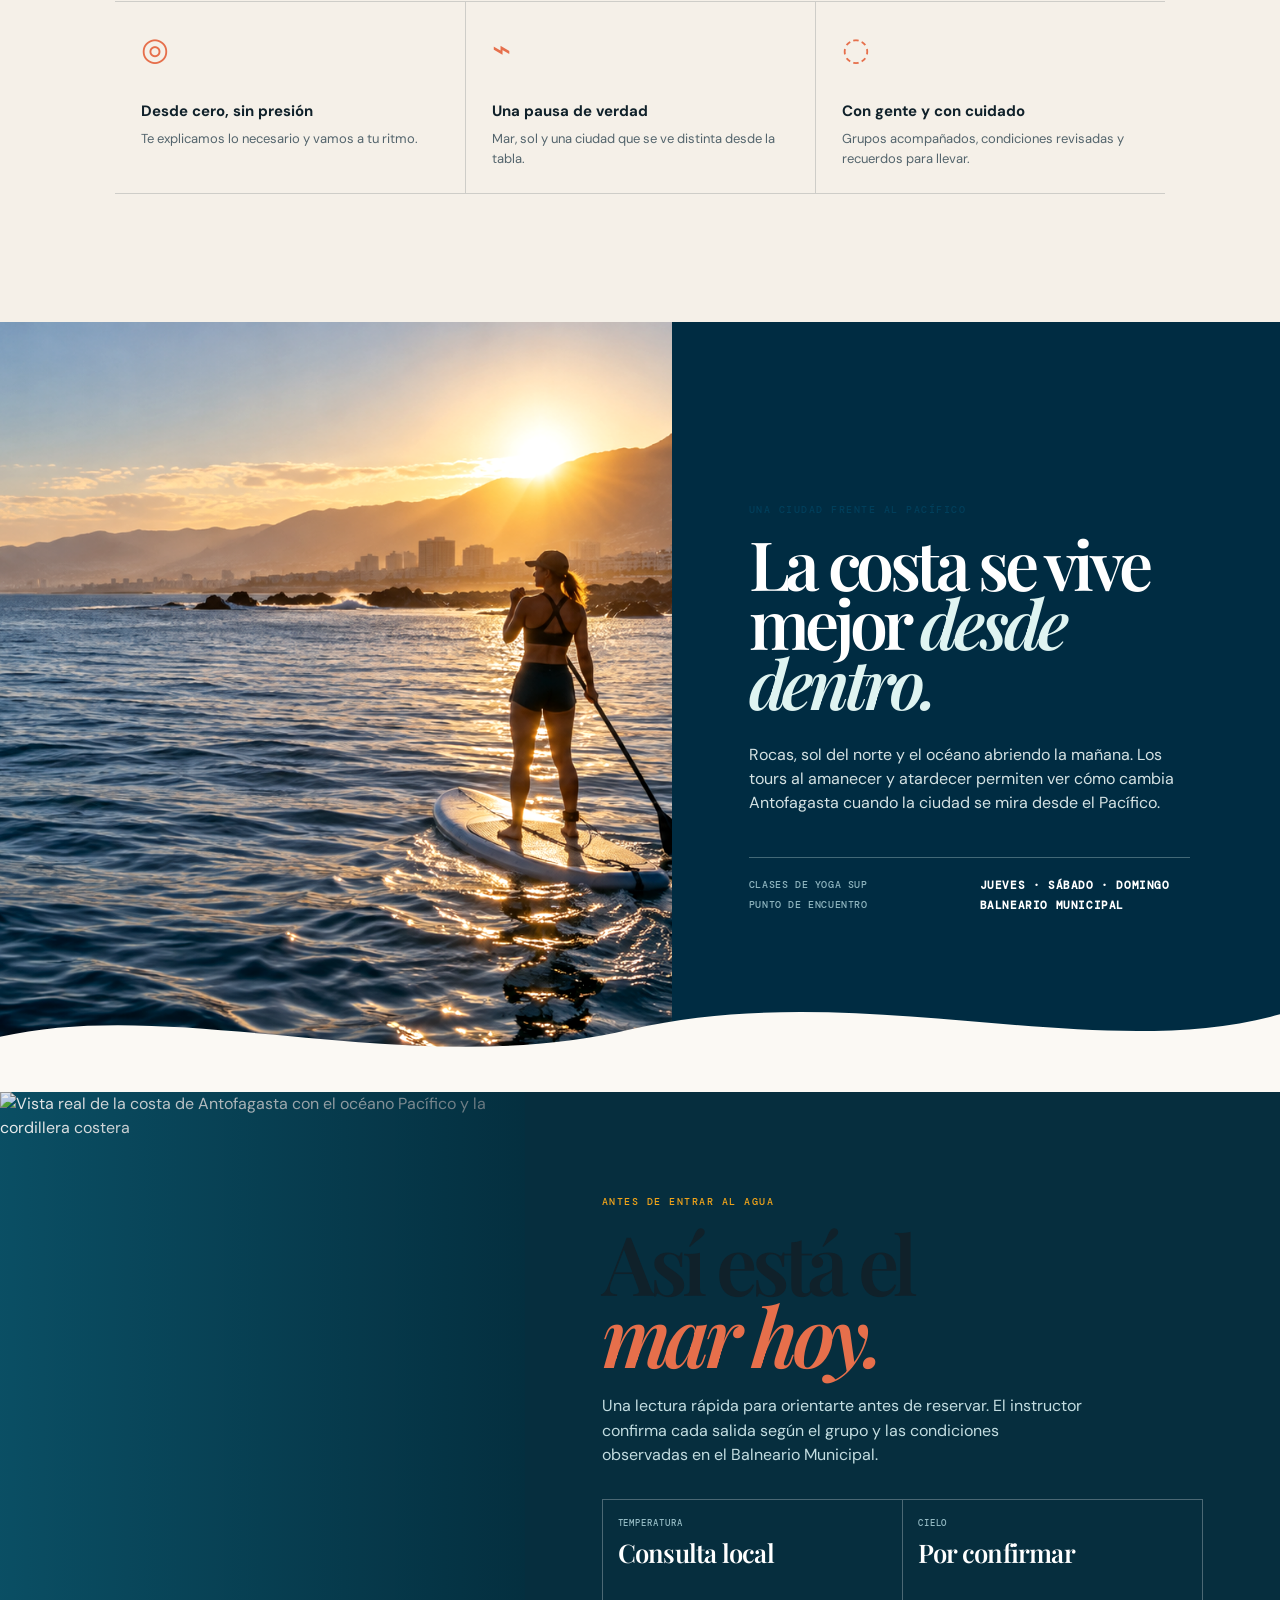
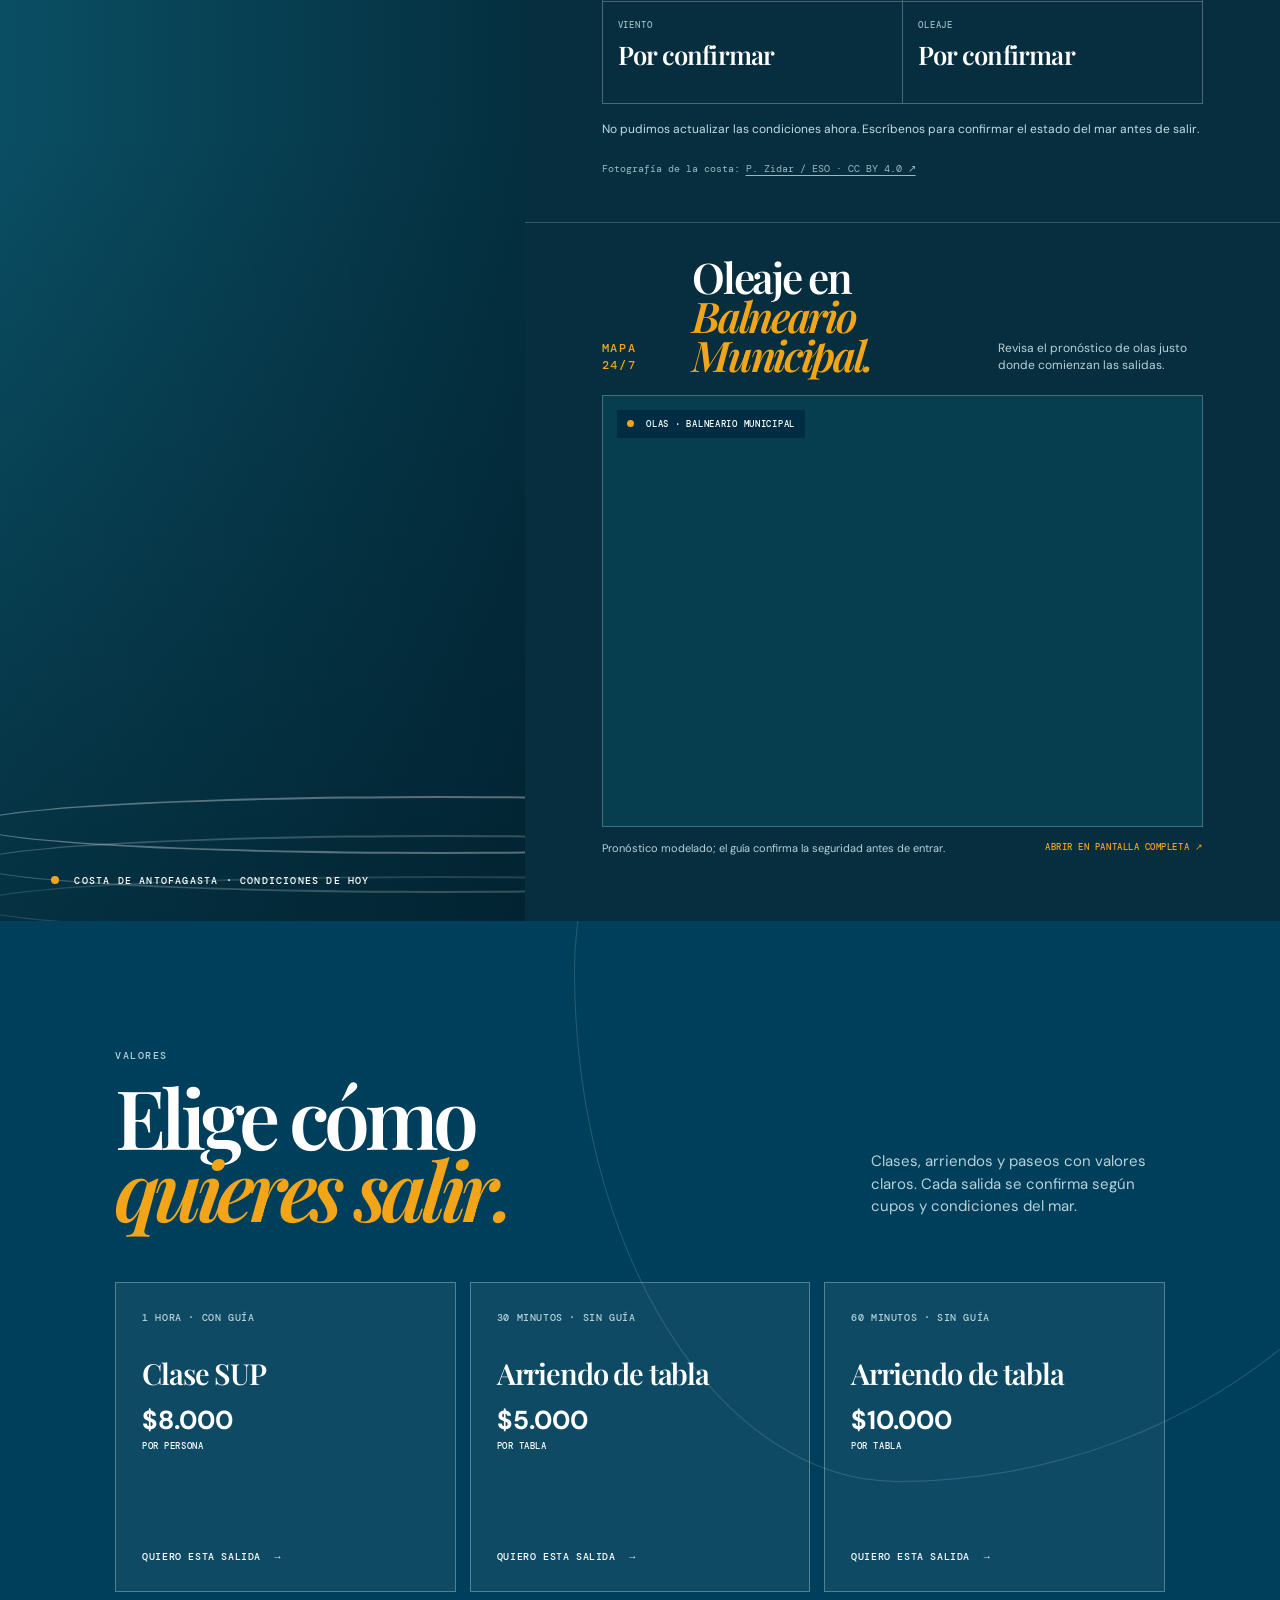
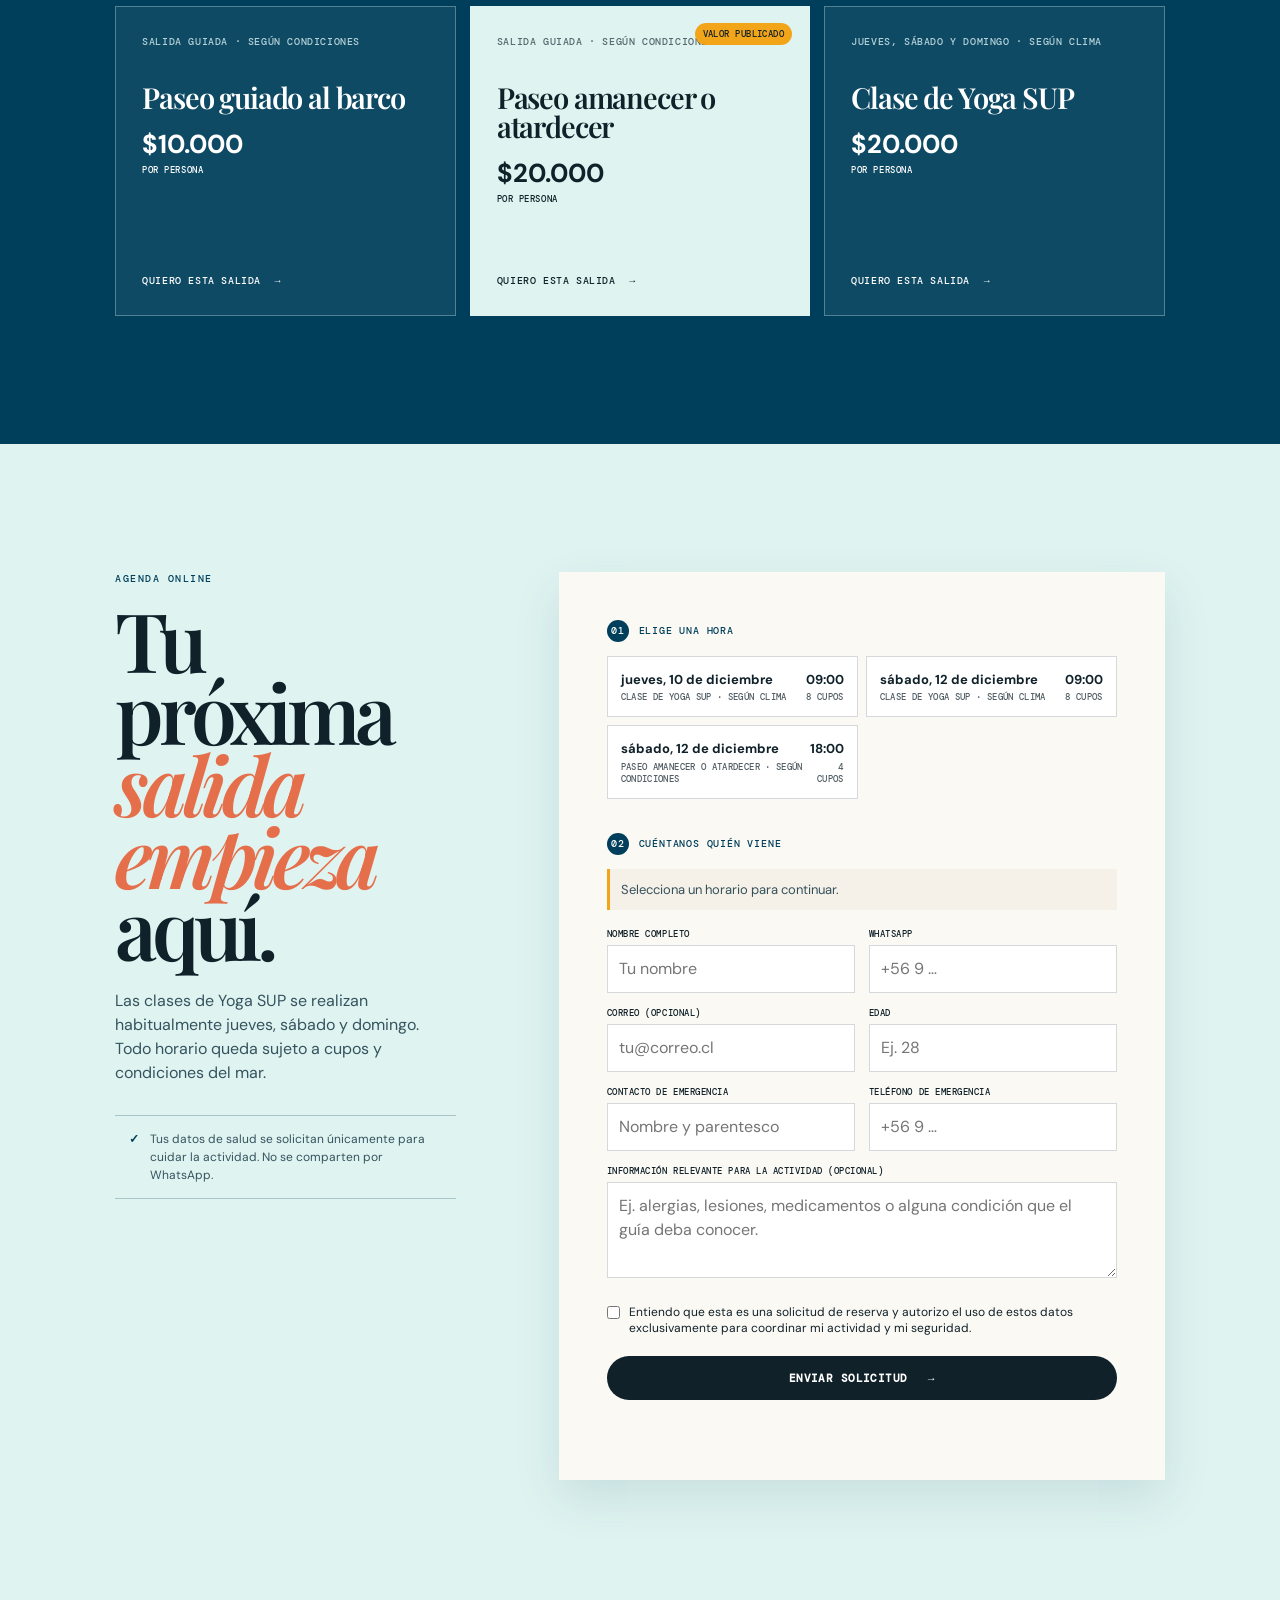
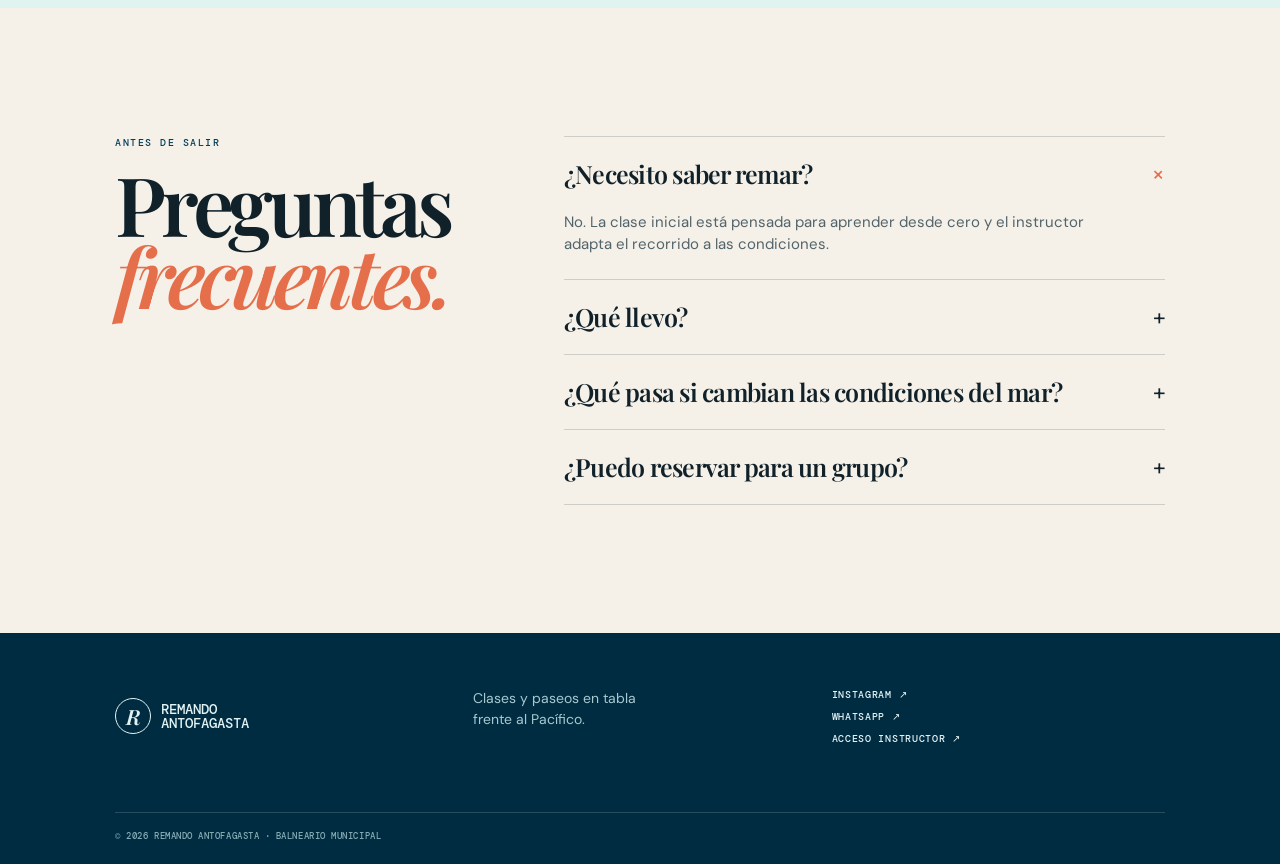
==== commit 051de61f: "Eliminar bloque de reels de la landing" ====
--- a/index.html
+++ b/index.html
@@ -9,11 +9,9 @@
     <link rel="preconnect" href="https://fonts.gstatic.com" crossorigin />
     <link href="https://fonts.googleapis.com/css2?family=DM+Mono:wght@400;500&family=DM+Sans:opsz,wght@9..40,400;9..40,500;9..40,600;9..40,700&family=Playfair+Display:ital,wght@0,600;0,700;1,600;1,700&display=swap" rel="stylesheet" />
     <link rel="stylesheet" href="styles.css?v=20260914-mar-y-valores" />
-    <link rel="stylesheet" href="instagram.css?v=20260914-reels-v2" />
     <script defer src="https://cdn.jsdelivr.net/npm/@supabase/supabase-js@2"></script>
     <script defer src="assets/config.js?v=20260914-supabase"></script>
     <script defer src="main.js?v=20260914-mar-y-valores"></script>
-    <script async src="https://www.instagram.com/embed.js"></script>
   </head>
   <body>
     <div class="ocean-grain" aria-hidden="true"></div>
@@ -57,7 +55,7 @@
           <div class="intro-text reveal">
             <p>Queremos que te lleves una experiencia bonita: bajar el ritmo, reírte si te caes, mirar Antofagasta desde el agua y volver a tierra con ganas de repetir.</p>
             <p>No necesitas experiencia previa. Partimos desde el Balneario Municipal, te acompañamos paso a paso y ajustamos cada salida al grupo y a las condiciones del mar.</p>
-            <a class="arrow-link" href="#reels">Mira cómo se vive <span>↓</span></a>
+            <a class="arrow-link" href="#tarifas">Conoce las salidas <span>↓</span></a>
           </div>
         </div>
         <div class="promise-row" aria-label="Incluye">
@@ -65,31 +63,6 @@
           <article><span class="promise-icon">⌁</span><strong>Una pausa de verdad</strong><p>Mar, sol y una ciudad que se ve distinta desde la tabla.</p></article>
           <article><span class="promise-icon">◌</span><strong>Con gente y con cuidado</strong><p>Grupos acompañados, condiciones revisadas y recuerdos para llevar.</p></article>
         </div>
-      </section>
-
-      <section class="reel-showcase section-pad" id="reels" aria-labelledby="reels-title">
-        <div class="reel-heading">
-          <div><p class="eyebrow">Remando en movimiento</p><h2 id="reels-title" class="display">Esto es lo que<br /><em>pasa en el agua.</em></h2></div>
-          <p>Reels reales de Remando Antofagasta: tablas, costa, grupos y momentos que no caben en una foto.</p>
-        </div>
-        <div class="reel-deck" aria-label="Videos recientes de Instagram">
-          <article class="reel-window">
-            <div class="reel-window-bar"><span><i></i><i></i><i></i></span><b>REEL 01 · EN EL MAR</b></div>
-            <div class="reel-viewport"><blockquote class="instagram-media" data-instgrm-permalink="https://www.instagram.com/reel/DdJhqrDMXLQ/" data-instgrm-version="14"><a href="https://www.instagram.com/reel/DdJhqrDMXLQ/" target="_blank" rel="noreferrer">Ver Reel 01 de Remando Antofagasta</a></blockquote></div>
-            <a href="https://www.instagram.com/reel/DdJhqrDMXLQ/" target="_blank" rel="noreferrer">Ver Reel en Instagram ↗</a>
-          </article>
-          <article class="reel-window">
-            <div class="reel-window-bar"><span><i></i><i></i><i></i></span><b>REEL 02 · COSTA</b></div>
-            <div class="reel-viewport"><blockquote class="instagram-media" data-instgrm-permalink="https://www.instagram.com/reel/DdH3TWKRG58/" data-instgrm-version="14"><a href="https://www.instagram.com/reel/DdH3TWKRG58/" target="_blank" rel="noreferrer">Ver Reel 02 de Remando Antofagasta</a></blockquote></div>
-            <a href="https://www.instagram.com/reel/DdH3TWKRG58/" target="_blank" rel="noreferrer">Ver Reel en Instagram ↗</a>
-          </article>
-          <article class="reel-window">
-            <div class="reel-window-bar"><span><i></i><i></i><i></i></span><b>REEL 03 · EXPERIENCIA</b></div>
-            <div class="reel-viewport"><blockquote class="instagram-media" data-instgrm-permalink="https://www.instagram.com/reel/Dc7yo00Nkb6/" data-instgrm-version="14"><a href="https://www.instagram.com/reel/Dc7yo00Nkb6/" target="_blank" rel="noreferrer">Ver Reel 03 de Remando Antofagasta</a></blockquote></div>
-            <a href="https://www.instagram.com/reel/Dc7yo00Nkb6/" target="_blank" rel="noreferrer">Ver Reel en Instagram ↗</a>
-          </article>
-        </div>
-        <a class="reel-profile-link" href="https://www.instagram.com/remandoxantofagasta/reels/" target="_blank" rel="noreferrer">Ver todos los Reels de @remandoxantofagasta <span>↗</span></a>
       </section>
 
       <section class="coast-story">
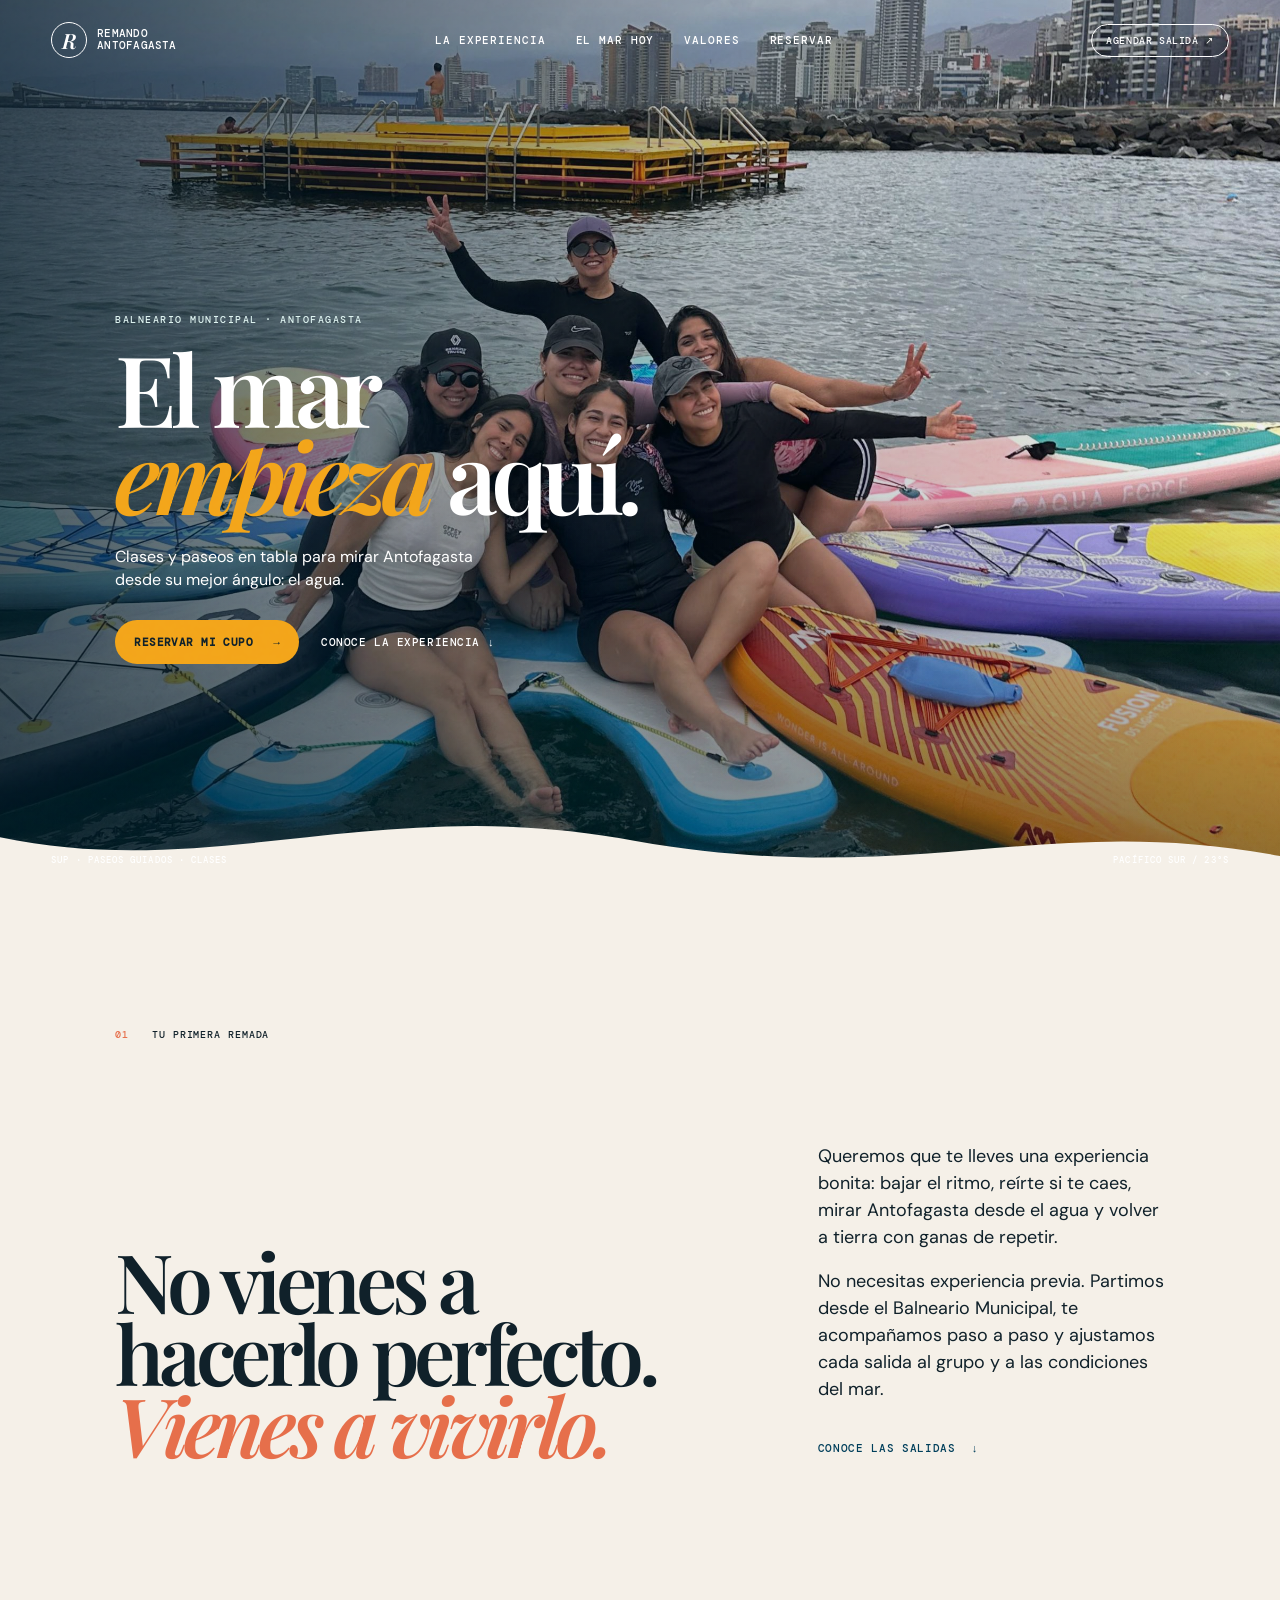
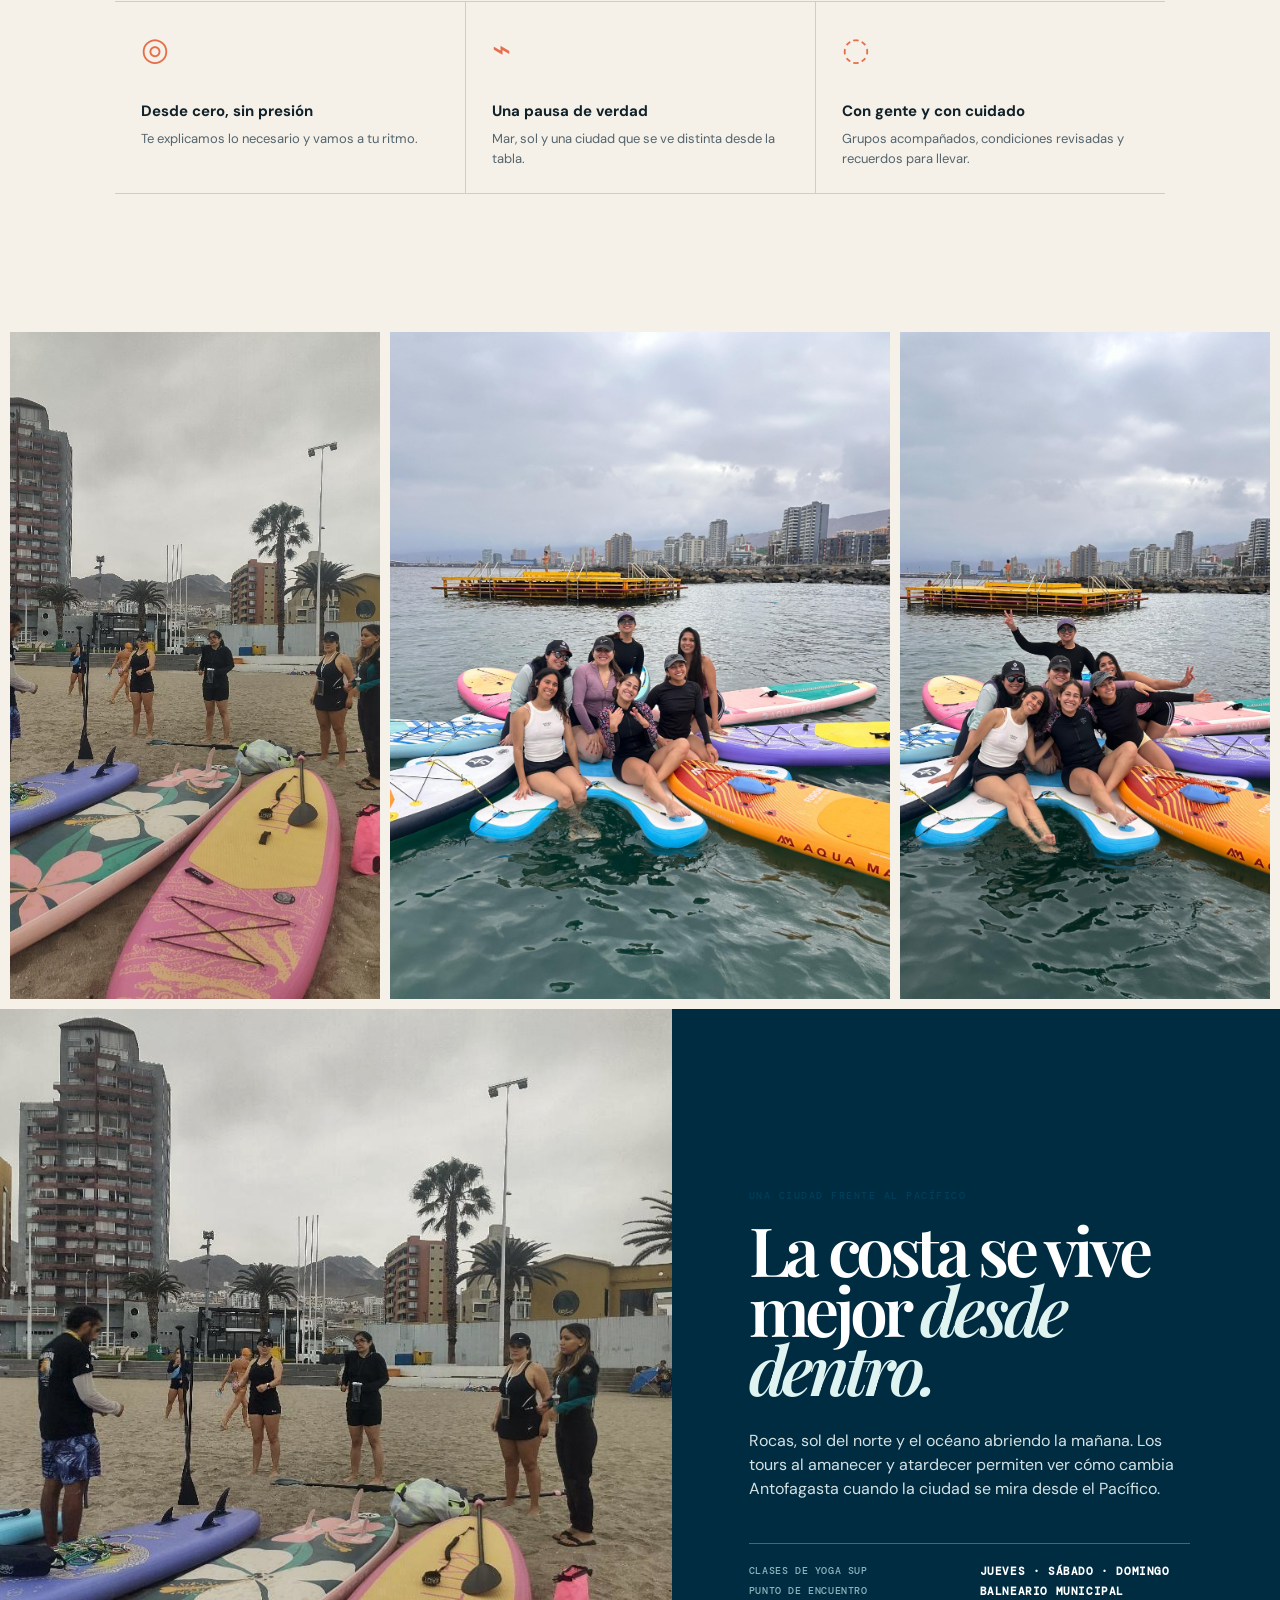
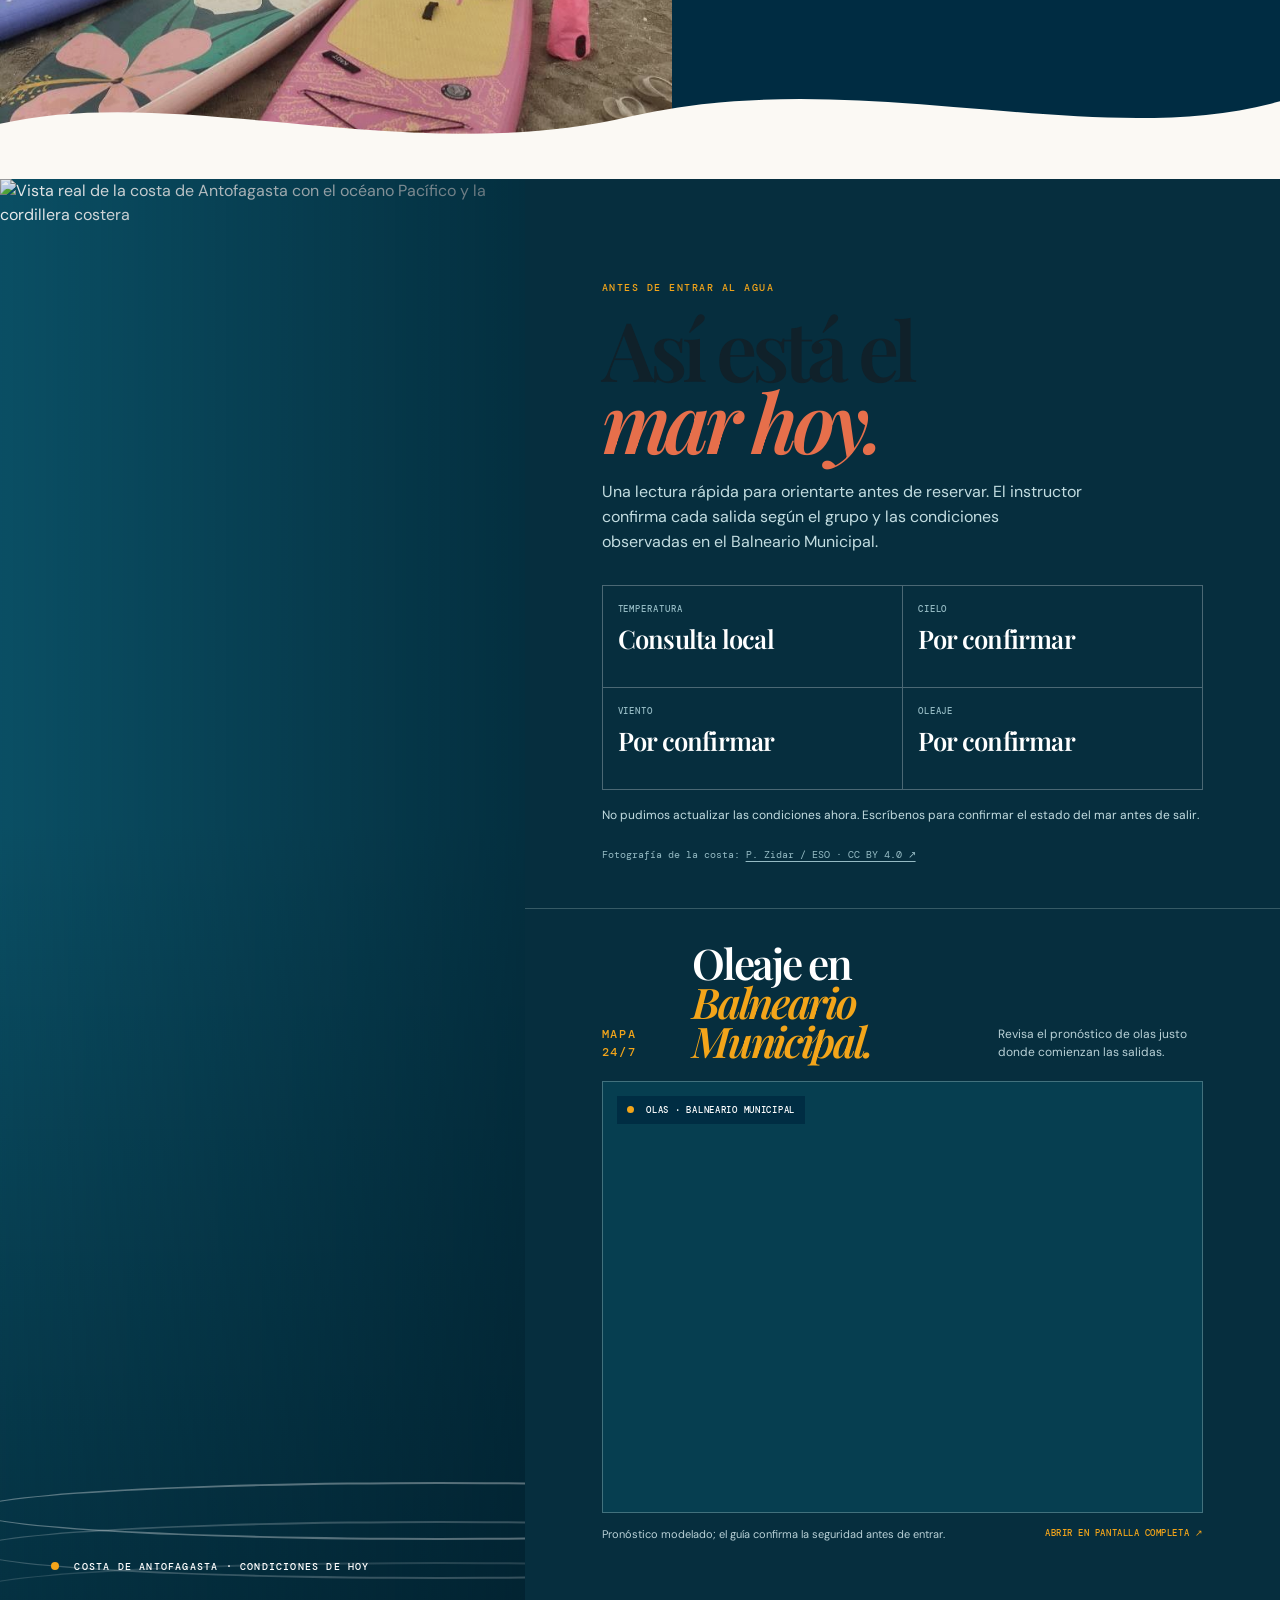
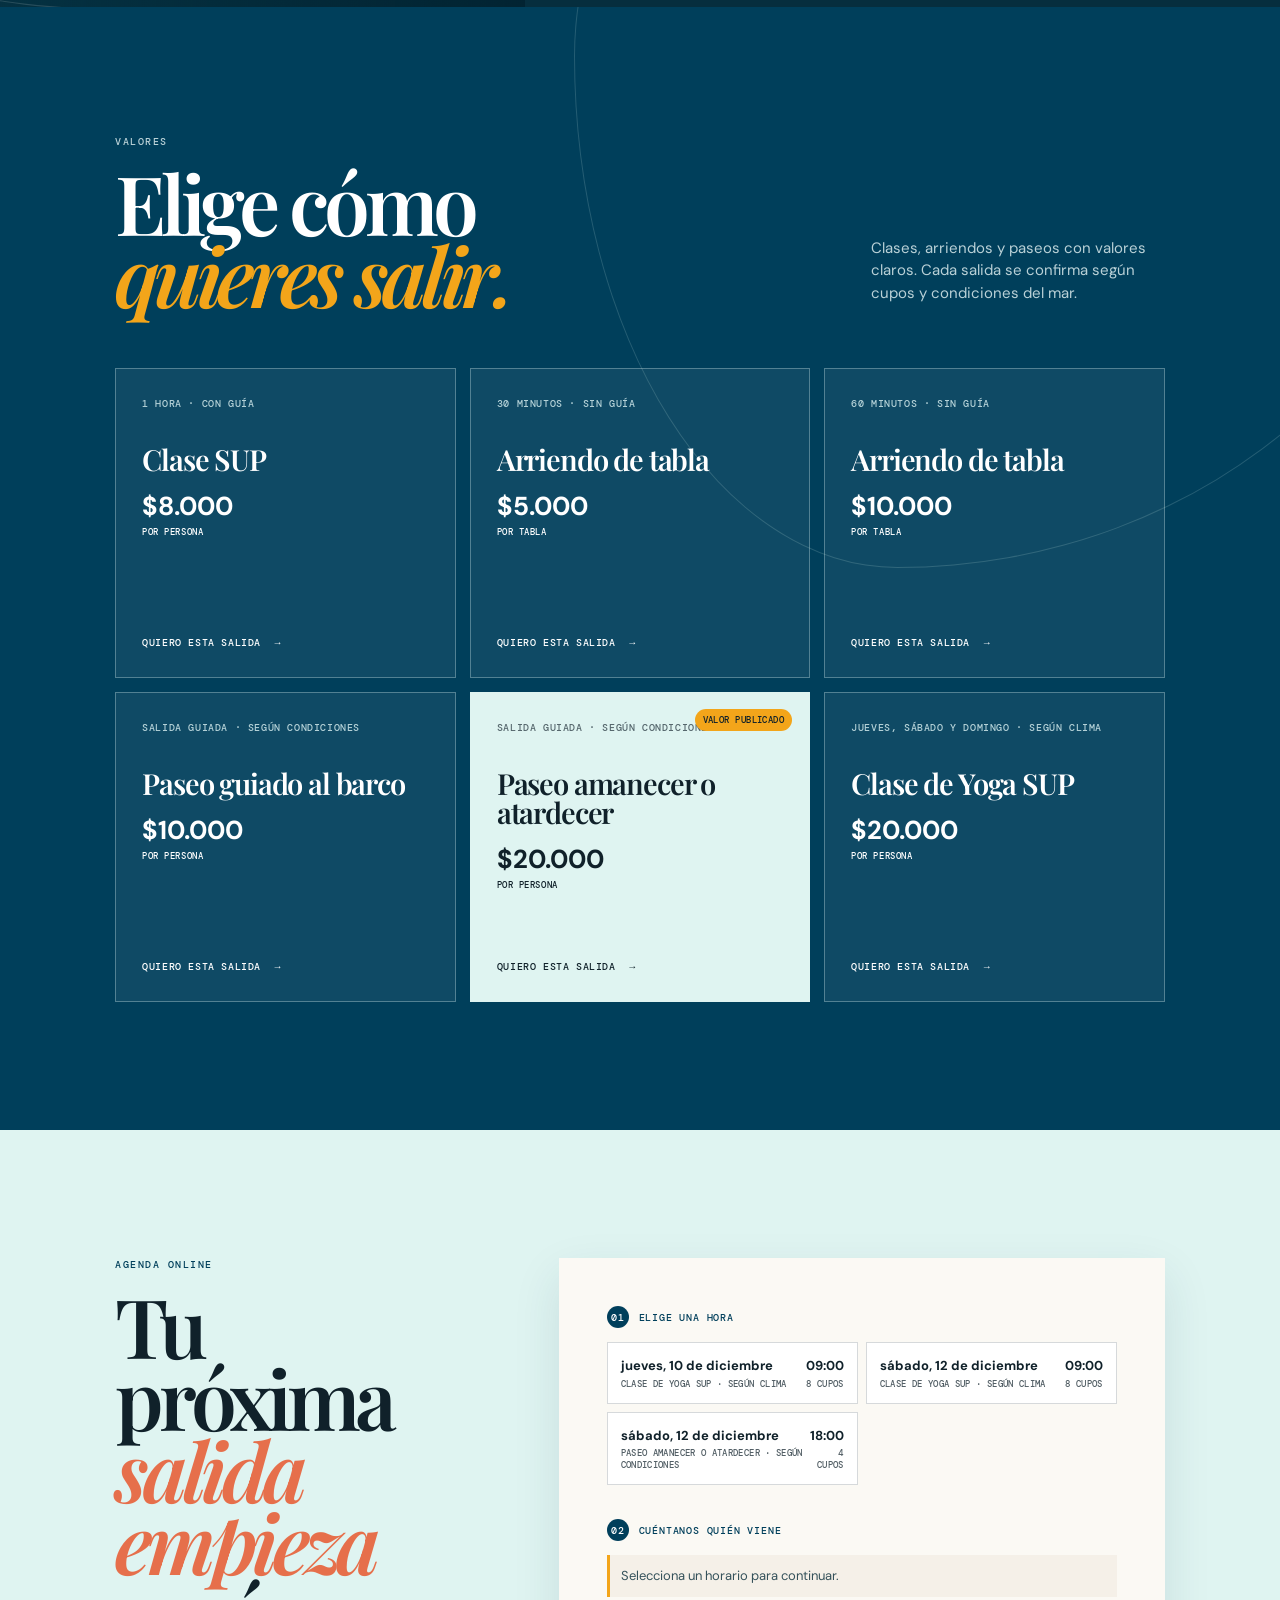
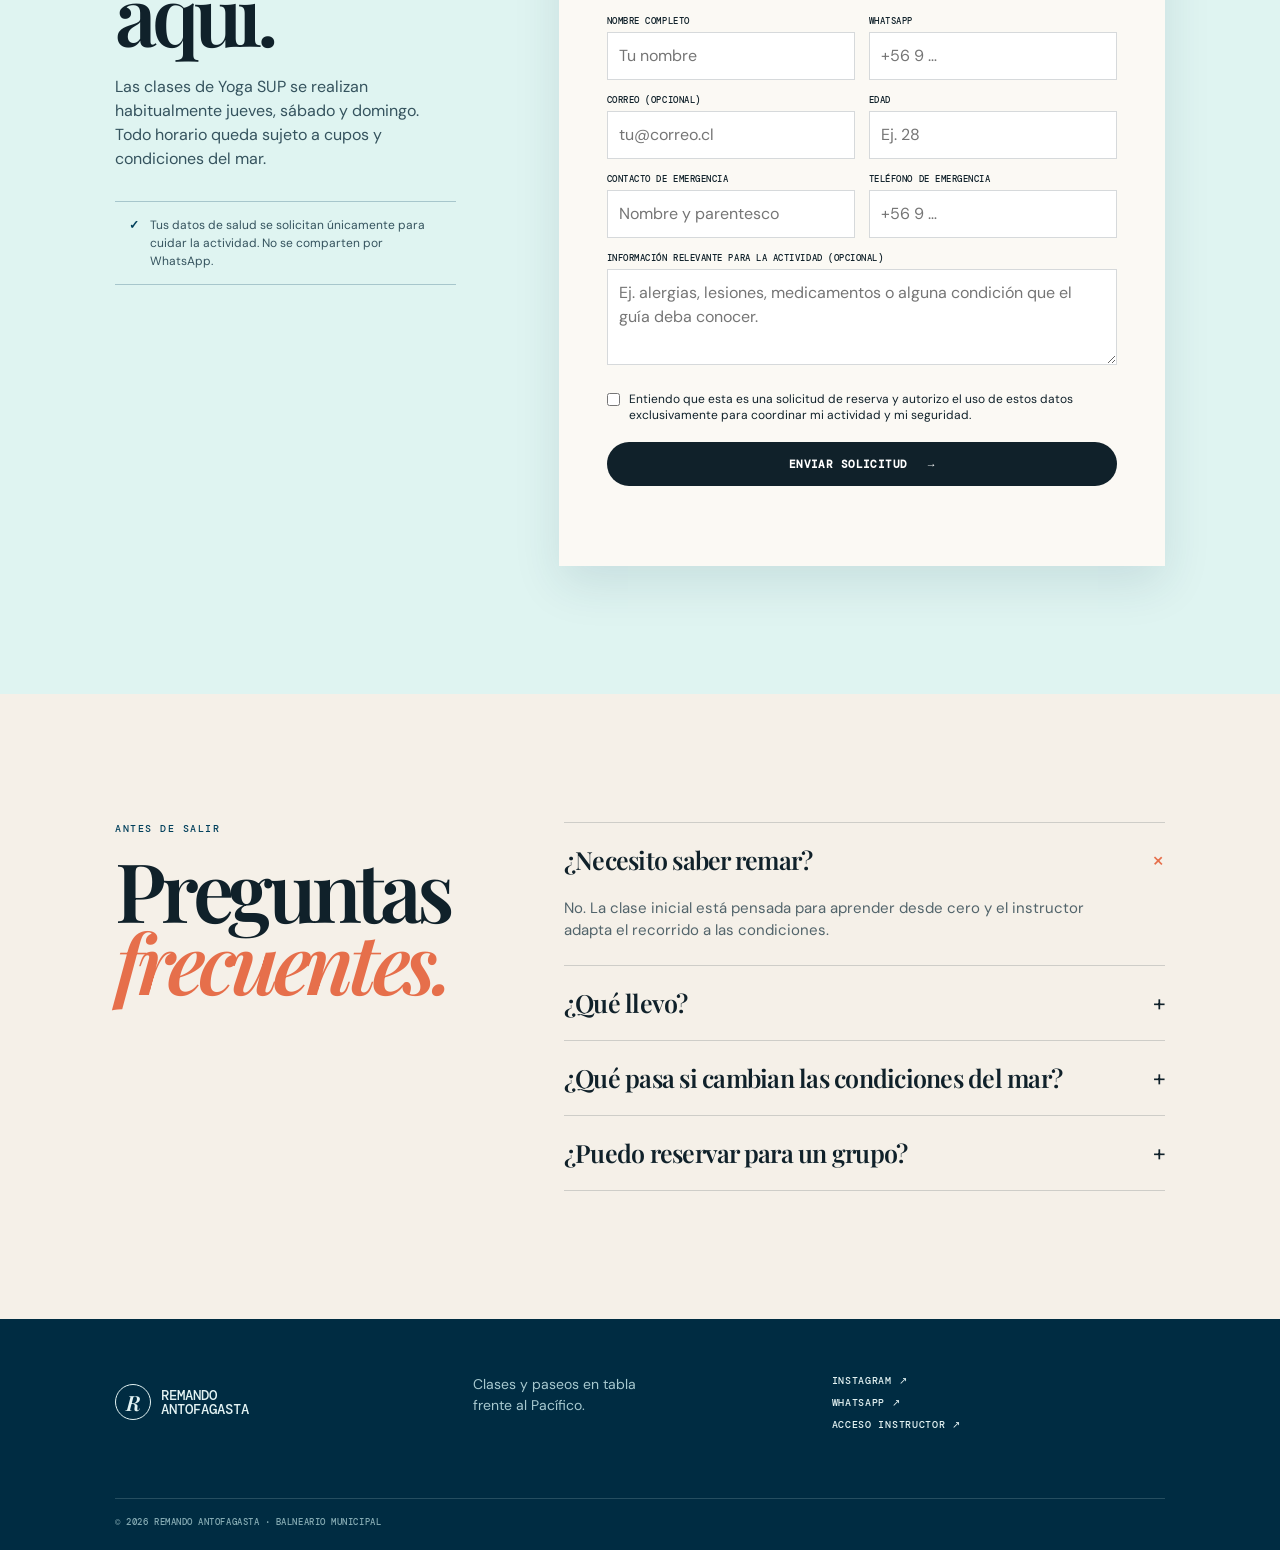
==== commit 150fa105: "Usar fotos reales de Remando en la landing" ====
--- a/index.html
+++ b/index.html
@@ -63,6 +63,12 @@
           <article><span class="promise-icon">⌁</span><strong>Una pausa de verdad</strong><p>Mar, sol y una ciudad que se ve distinta desde la tabla.</p></article>
           <article><span class="promise-icon">◌</span><strong>Con gente y con cuidado</strong><p>Grupos acompañados, condiciones revisadas y recuerdos para llevar.</p></article>
         </div>
+      </section>
+
+      <section class="real-photo-strip" aria-label="Fotografías reales de clases de Remando Antofagasta">
+        <figure class="real-photo real-photo-lesson"><img src="assets/img/remando-instructor-playa.jpg" alt="Instructor explicando una clase de tabla a un grupo en el Balneario Municipal" loading="lazy" decoding="async" /></figure>
+        <figure class="real-photo real-photo-group"><img src="assets/img/remando-grupo-mar.jpg" alt="Grupo de participantes sobre tablas en el mar de Antofagasta" loading="lazy" decoding="async" /></figure>
+        <figure class="real-photo real-photo-coast"><img src="assets/img/remando-grupo-costanera.jpg" alt="Participantes sobre tablas frente a la costanera de Antofagasta" loading="lazy" decoding="async" /></figure>
       </section>
 
       <section class="coast-story">
--- a/styles.css
+++ b/styles.css
@@ -14,3 +14,4 @@
 /* Mar hoy y mapa como una sola estación de decisión, enfocada en el Balneario Municipal. */
 .sea-hub{grid-template-columns:minmax(300px,.82fr) minmax(460px,1.18fr);grid-template-rows:auto auto}.sea-hub .coast-watch-photo{grid-row:1/3;min-height:100%}.sea-hub .coast-watch-copy{padding-bottom:46px}.sea-map-inline{align-self:stretch;padding:0 clamp(28px,6vw,96px) clamp(44px,5vw,72px);border-top:1px solid rgba(223,244,241,.22)}.sea-map-inline-heading{display:flex;justify-content:space-between;gap:28px;align-items:end;padding:35px 0 20px}.sea-map-inline-heading .eyebrow{margin:0;color:var(--sun)}.sea-map-inline-heading h3{margin:0;color:#fff;font:600 clamp(30px,3.3vw,52px)/.92 var(--serif);letter-spacing:-.055em}.sea-map-inline-heading h3 em{color:var(--sun)}.sea-map-inline-heading>p{max-width:205px;margin:0;color:#b9d1d7;font-size:12px;line-height:1.45}.sea-map-frame{position:relative;overflow:hidden;min-height:360px;border:1px solid rgba(223,244,241,.28);background:#063e50}.sea-map-frame iframe{display:block;width:100%;height:430px;border:0}.sea-map-badge{position:absolute;z-index:1;top:14px;left:14px;padding:8px 10px;color:#fff;background:rgba(0,44,66,.86);backdrop-filter:blur(8px);font:500 9px var(--mono);letter-spacing:.08em;text-transform:uppercase}.sea-map-badge span{display:inline-block;width:7px;height:7px;margin-right:7px;border-radius:50%;background:var(--sun);animation:seaPulse 2.5s infinite}.sea-map-foot{display:flex;justify-content:space-between;gap:20px;align-items:start;margin-top:14px;color:#b9d1d7;font-size:11px;line-height:1.45}.sea-map-foot p{max-width:390px;margin:0}.sea-map-foot a{flex:0 0 auto;color:var(--sun);font:500 9px var(--mono);letter-spacing:.06em;text-transform:uppercase}.sea-map-foot a:hover{text-decoration:underline;text-underline-offset:4px}@media (max-width:800px){.sea-hub{display:block}.sea-hub .coast-watch-photo{min-height:370px}.sea-hub .coast-watch-copy{padding-bottom:46px}.sea-map-inline{padding:0 22px 48px}.sea-map-inline-heading{display:block;padding:34px 0 19px}.sea-map-inline-heading .eyebrow{margin-bottom:12px}.sea-map-inline-heading>p{margin-top:13px}.sea-map-frame{min-height:310px}.sea-map-frame iframe{height:380px}.sea-map-foot{display:block}.sea-map-foot a{display:inline-block;margin-top:12px}}
 @media (max-width:430px){.brand{font-size:9px}.brand-mark{width:31px;height:31px}.header-cta{font-size:8px}.gallery-grid{grid-template-rows:185px 185px 165px;gap:9px}.instagram-card{padding:18px}.instagram-card>span:nth-child(2){font-size:18px}.site-footer{grid-template-columns:1fr}.site-footer>p,.footer-links{grid-column:1}.footer-links{margin-top:8px}.site-footer small{margin-top:18px}}
+.hero-media{background-image:url("assets/img/remando-grupo-costanera.jpg");background-position:center 63%}.coast-image{background-image:url("assets/img/remando-instructor-playa.jpg");background-position:center 62%}.real-photo-strip{display:grid;grid-template-columns:1fr 1.35fr 1fr;gap:10px;padding:10px;background:var(--sand)}.real-photo{min-height:430px;margin:0;overflow:hidden;background:var(--deep)}.real-photo img{display:block;width:100%;height:100%;object-fit:cover;transition:transform .8s var(--ease)}.real-photo:hover img{transform:scale(1.045)}.real-photo-lesson img{object-position:center 54%}.real-photo-group img{object-position:center 58%}.real-photo-coast img{object-position:center 58%}@media(max-width:800px){.hero-media{background-position:center 64%}.real-photo-strip{grid-template-columns:1fr 1fr;gap:7px;padding:7px}.real-photo{min-height:280px}.real-photo-group{grid-column:1/-1;min-height:420px}.coast-image{background-position:center 60%}}@media(max-width:430px){.real-photo{min-height:235px}.real-photo-group{min-height:350px}}
